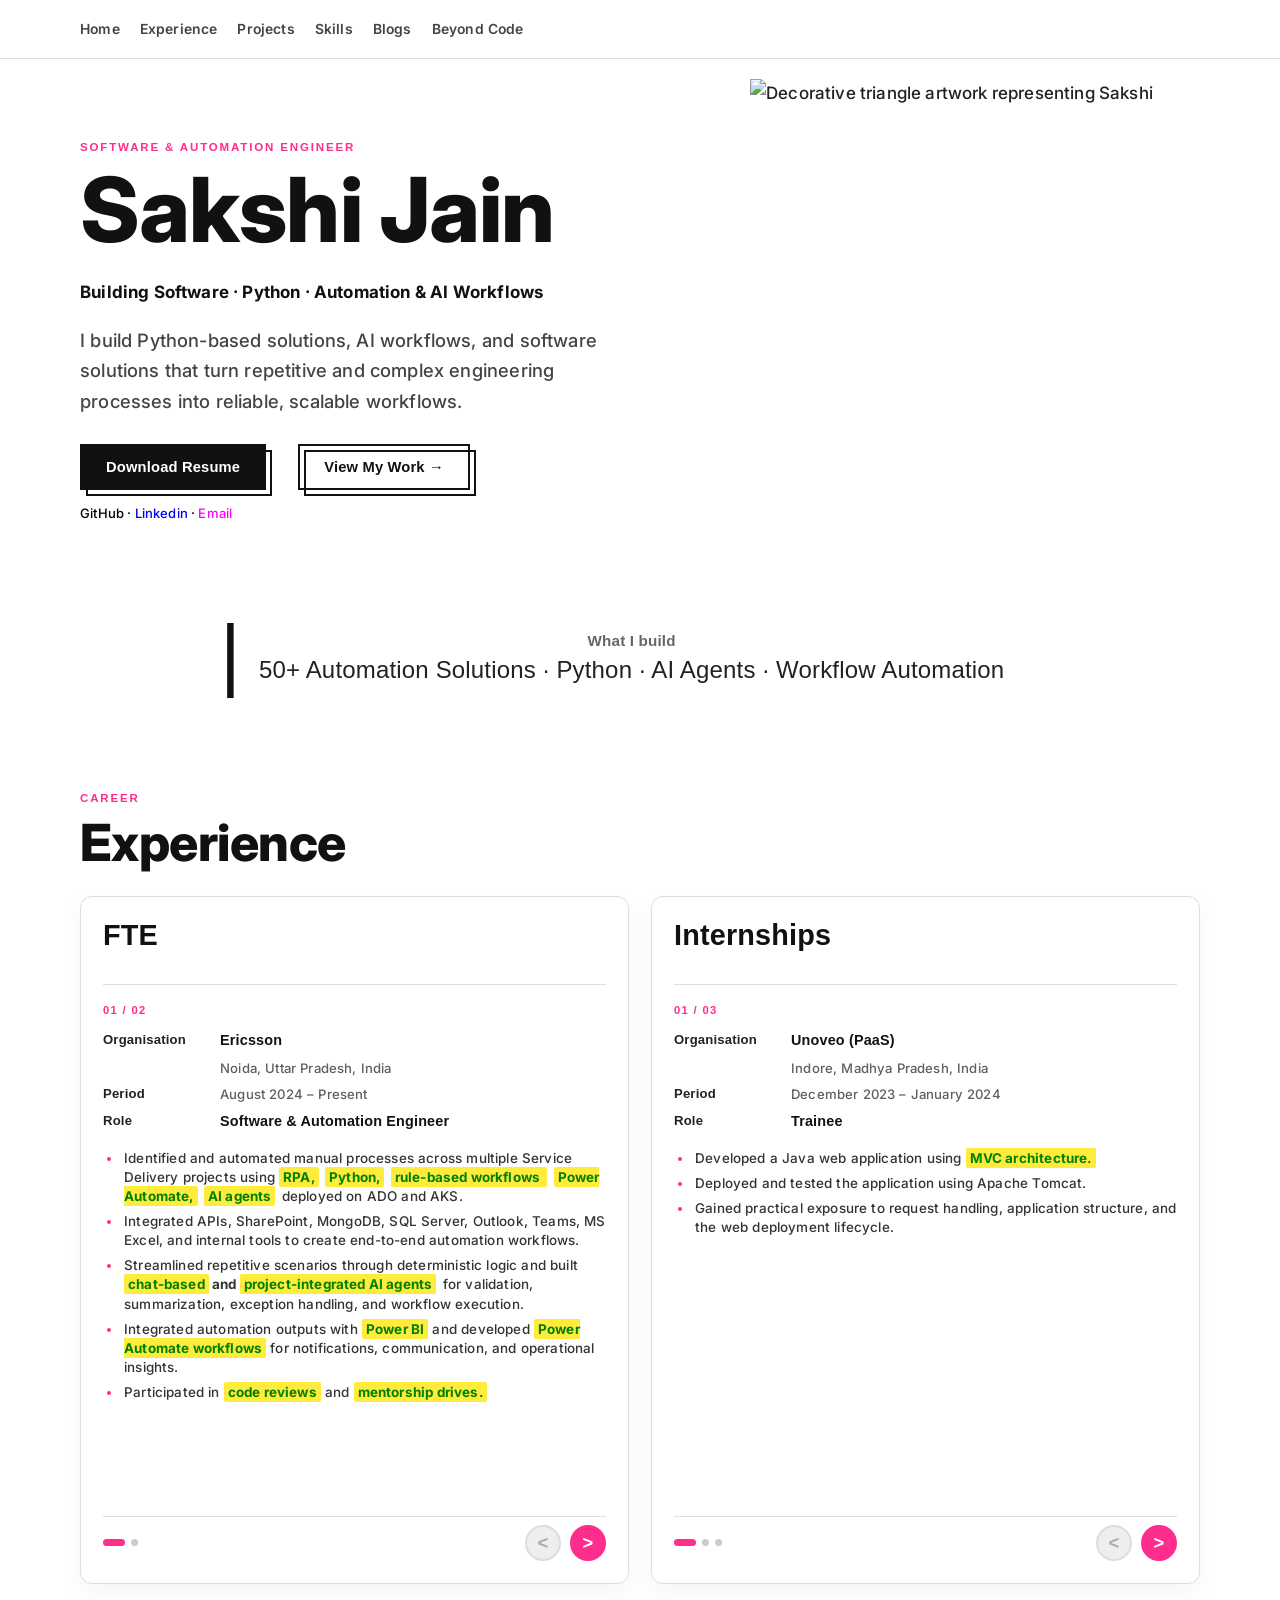
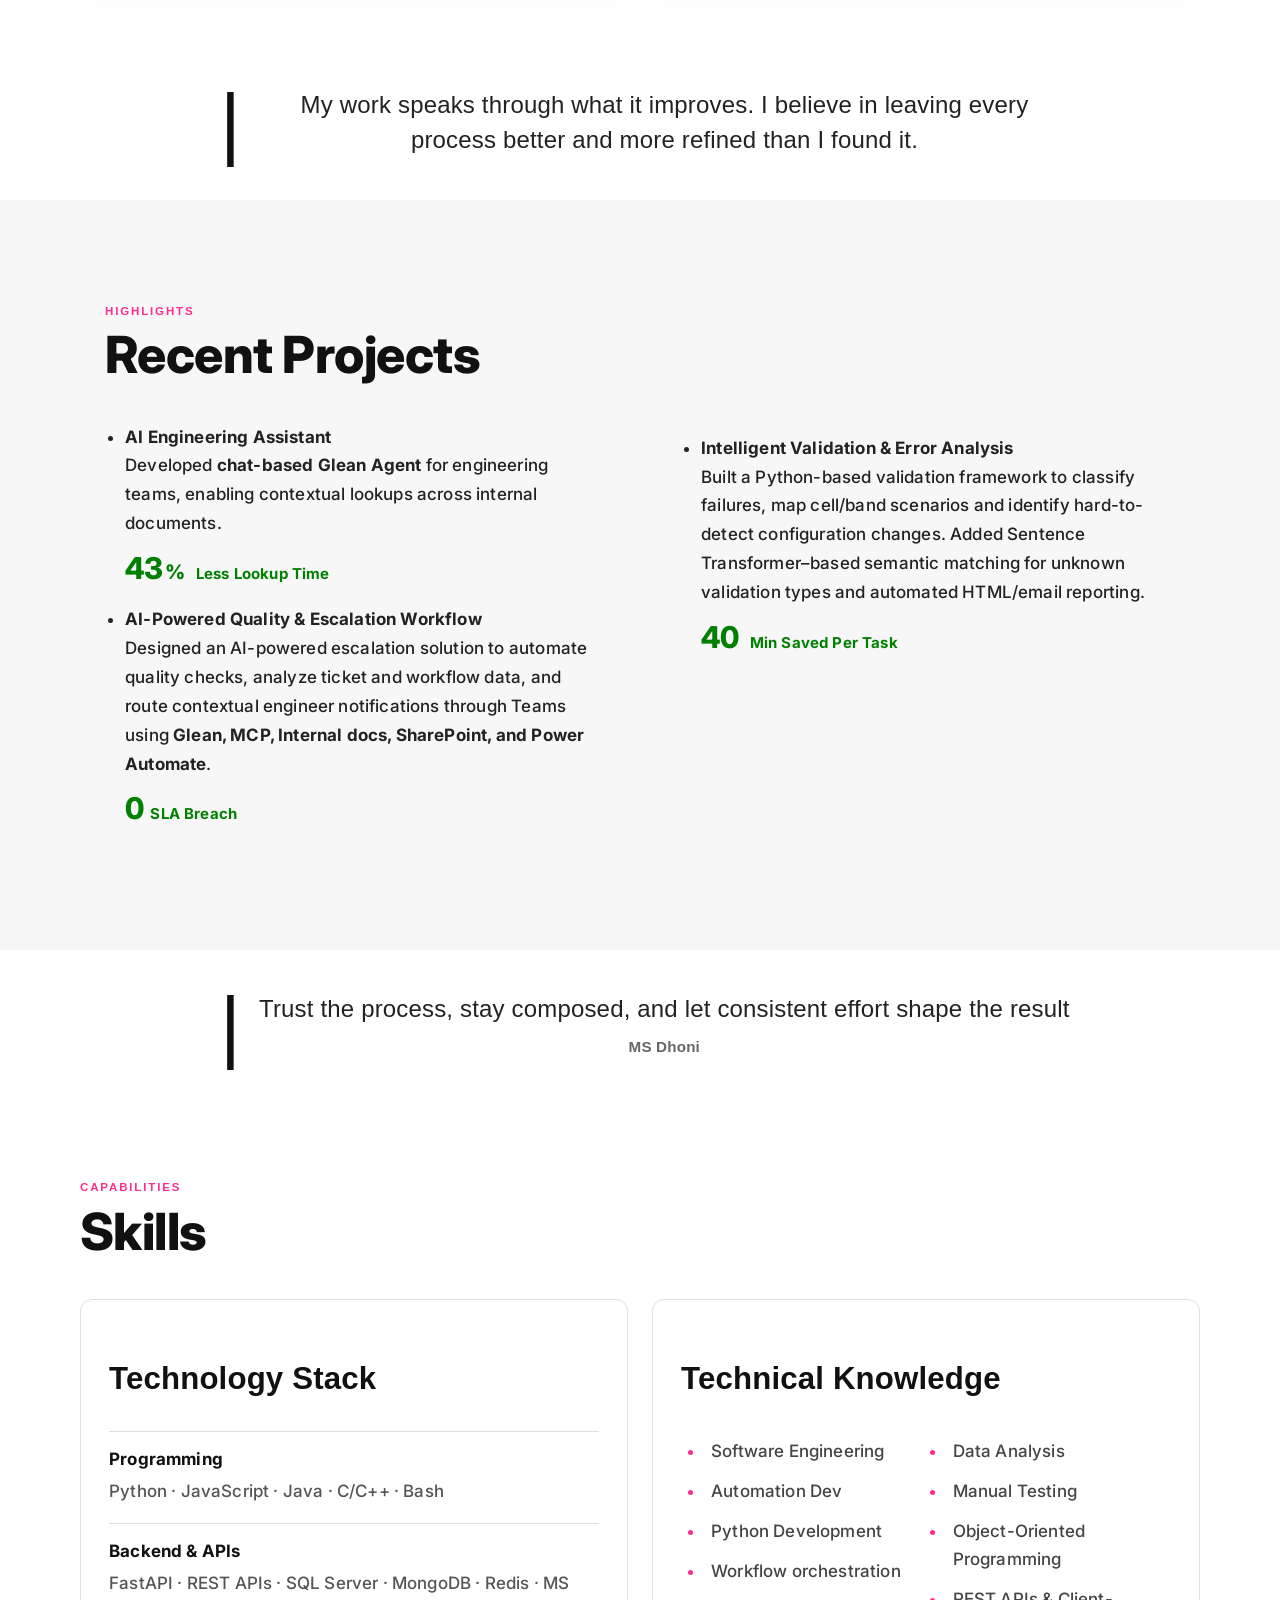
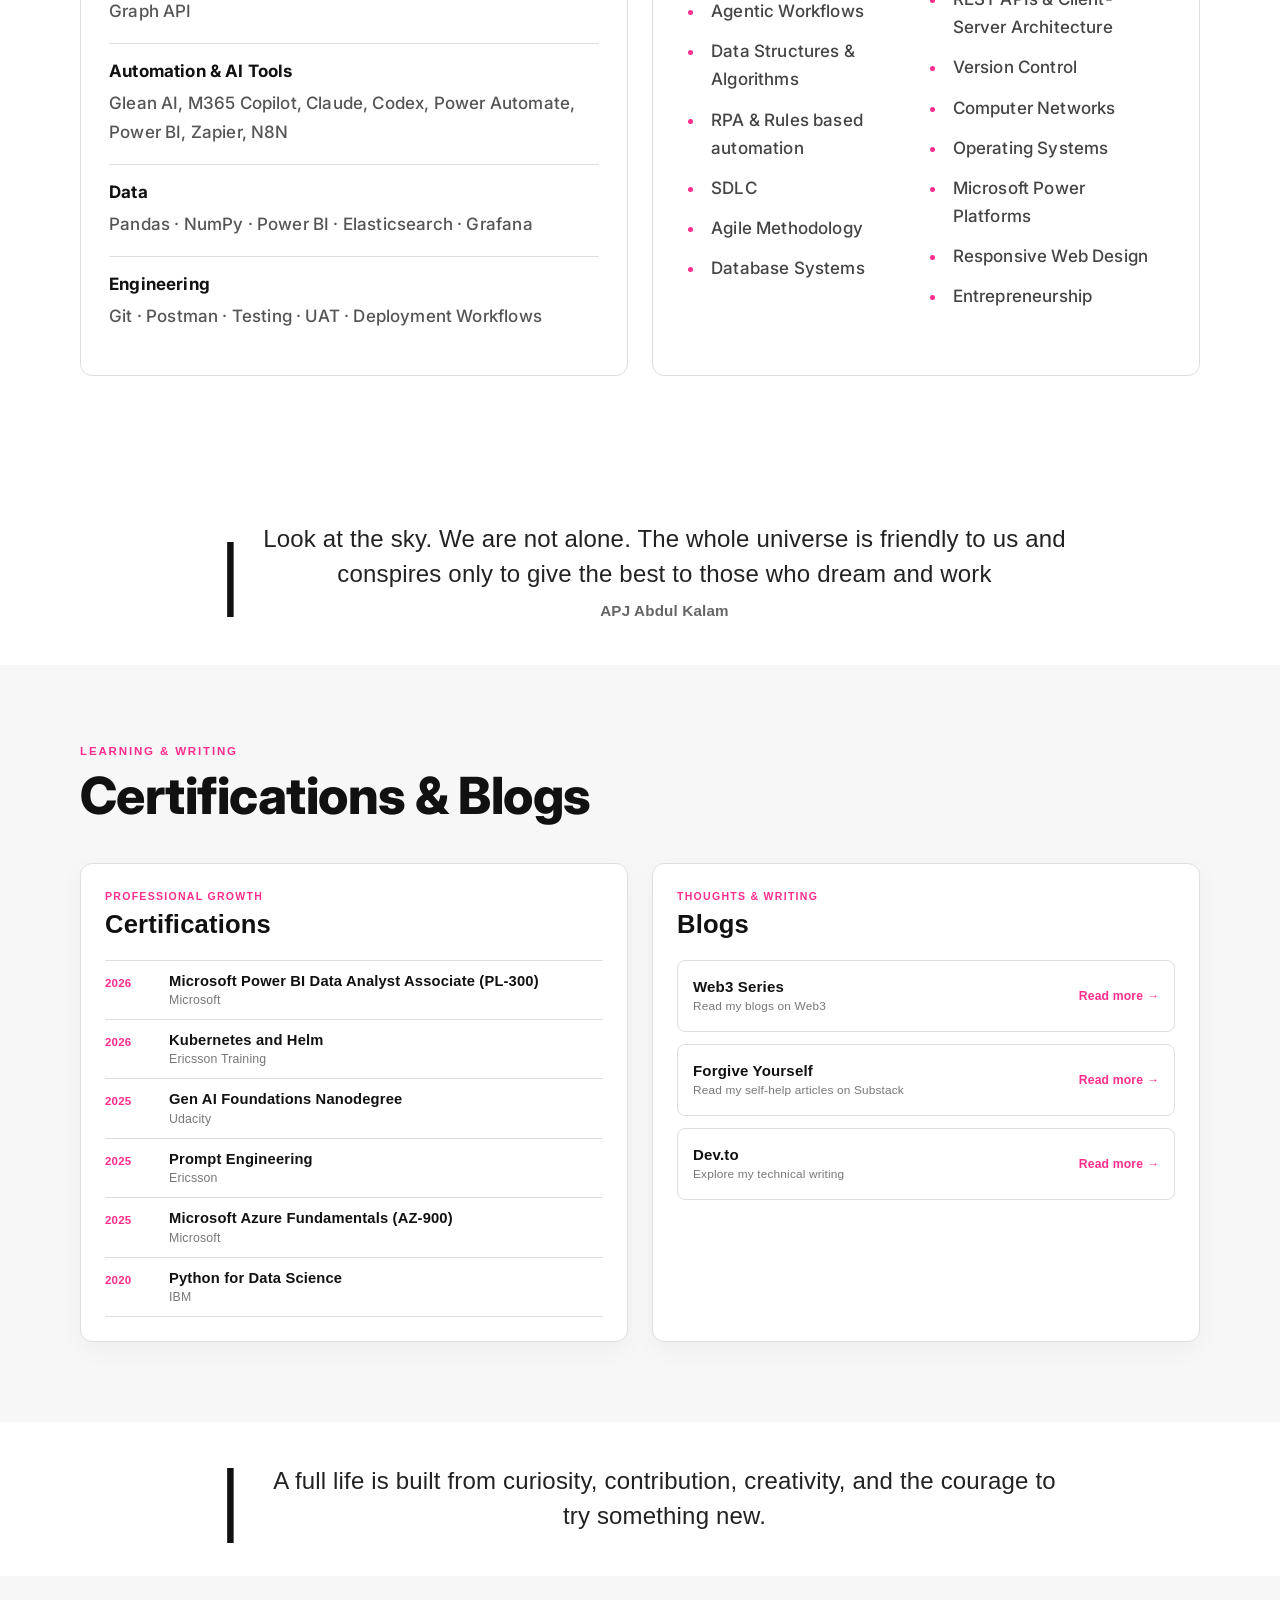
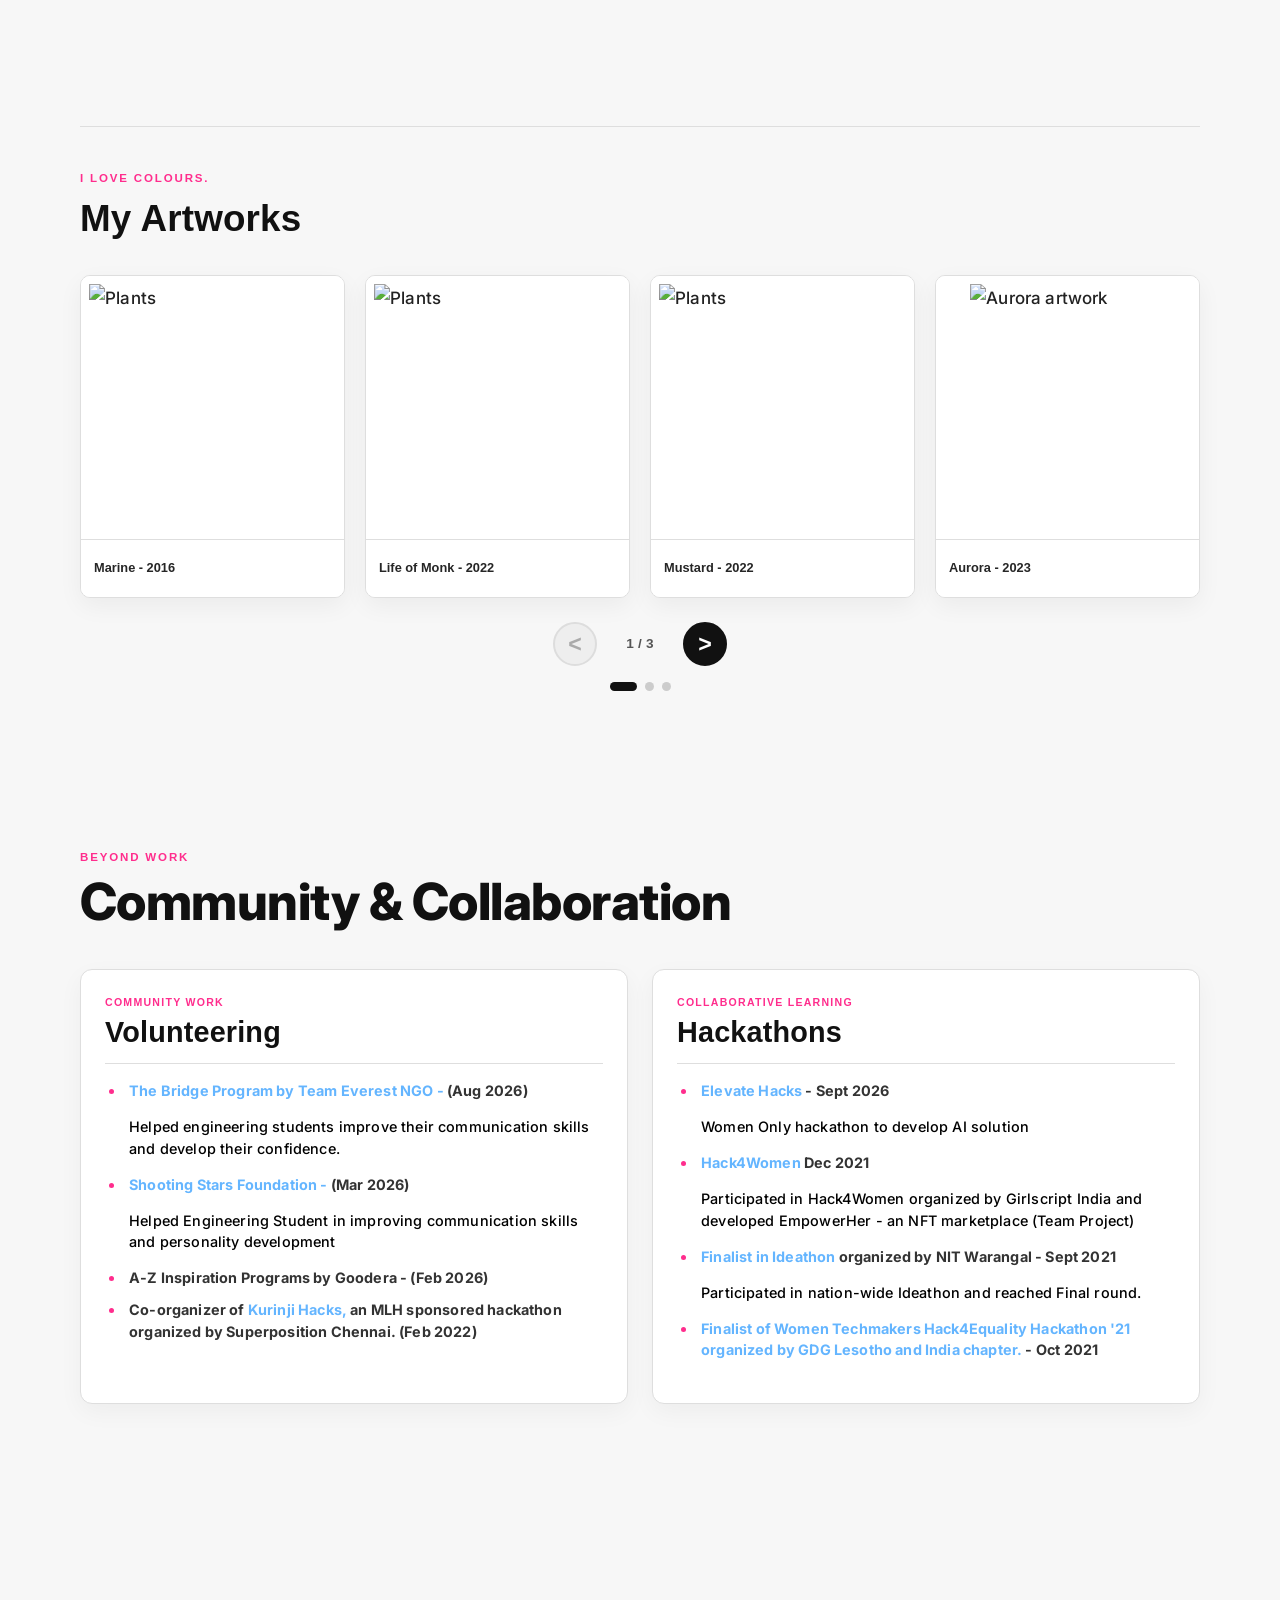
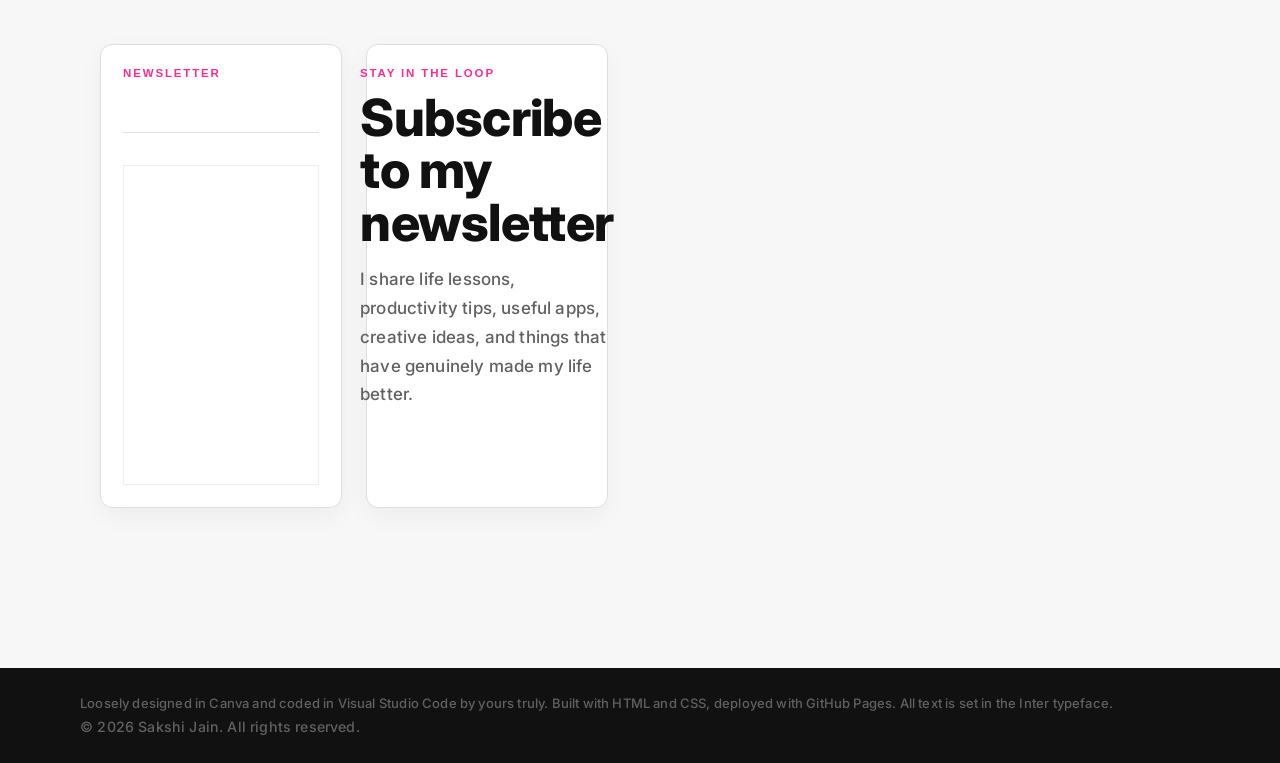
==== index.html @ c563a42c "Updated Section Heading" ====
<!doctype html>
<html lang="en">
  <head>
    <meta charset="UTF-8" />
    <meta name="viewport" content="width=device-width, initial-scale=1.0" />
    <meta
      name="description"
      content="Portfolio of Sakshi Jain, Software Developer."
    />
    <link rel="icon" type="image/png" href="favicon.png">
    <title>Sakshi Jain | Developer</title>
    <link
href="https://fonts.googleapis.com/css2?family=Press+Start+2P&display=swap"
rel="stylesheet" />
     <link rel="https://fonts.googleapis.com"> 
    <link rel="stylesheet" href="styles.css" />

    
   
  </head>
 
  <body>
    <header class="header">
      <nav class="container nav" aria-label="Main navigation">
        <!-- <a class="logo" href="#home">SJ</a> -->
        <div class="nav-links">
          <a href="#home">Home</a><a href="#experience">Experience</a
          >
         <a href="#highlights">Projects</a
          >
          <a href="#skill">Skills</a>
          <a href="#certifications-blogs">Blogs</a>
          
           <a href="#about">Beyond Code</a>
        </div>
      </nav>
    </header>

    <main>
      <section id="home" class="section-hero">
        <div class="container two-column">
          <div>
            <p style="margin-top:40px" class="eyebrow">Software & Automation Engineer</p>
            <h2 class="mobile-on">
             <span>hello!<br />
              I am Sakshi </span> 
            </h2>
            <div>
               <p class="mobile-on">
            <b>Software & Automation Engineer.</b>
            </p>
            </div>
           
            <h1 class="mobile-off">Sakshi Jain</h1>

            <h4 class="headline">Building Software · Python · Automation & AI Workflows</h4>
            <p class="lead">
              I build Python-based solutions, AI workflows, and software solutions that turn repetitive and complex engineering processes into reliable, scalable workflows.
            </p>
            <div class="actions">
              <a
                class="button"
                href="https://drive.google.com/file/d/1vvUhcULYaHsVXOpVQArA9et4Au9R8H-9/view?usp=sharing"
                >Download Resume</a
              >
              <a class="button secondary" href="#experience">View My Work →</a>
            </div>
            <p style="font-size: small; color:black !important;">
              <a style="font-size: small; color:black !important;" href="https://github.com/Mi-kio">GitHub</a> · 
               <a style="font-size: small; color:blue !important;"href="https://www.linkedin.com/in/sakshi9ain/">Linkedin</a> · 
                <a style="font-size: small; color:fuchsia !important;"href="mailto:jain.sakshi0901@gmail.com">Email</a> 
              
              </p>
           
          </div>
          <div class="sakshi-triangles">
            <img
              src="https://drive.google.com/file/d/1ieRYA5umSM2UWWr-sQ1U4z_cCLXH5X6D/view?usp=drive_link"
              alt="Decorative triangle artwork representing Sakshi"
            />
          </div>
          
        </div>
      </section>


      <div class="mobile-skill-buttons" aria-label="Key skills">
        <span class="cartoon-skill skill-python"> Python </span>

        <span class="cartoon-skill skill-rpa"> RPA </span>

        <span class="cartoon-skill skill-power"> Power Automate </span>

        <span class="cartoon-skill skill-ai"> AI Agents </span>

        <span class="cartoon-skill skill-powerbi"> Power BI </span>
      </div>

      <div class="quote quote-with-pipe">
        <span class="quote-pipe" aria-hidden="true">|</span>
        <div>
          <cite>What I build</cite>
          <blockquote>
           50+ Automation Solutions · Python · AI Agents · Workflow Automation
          </blockquote>
          

        </div>
      </div>

      <section id="experience" class="section experience-section">
        <div class="container">
          <p class="eyebrow">Career</p>
          <h2>Experience</h2>

          <div class="experience-split">
            <!-- =================================================
           FTE EXPERIENCE
           ================================================= -->
            <div class="experience-pane">
              <div class="experience-pane-heading">
                <div>
                  <h3>FTE</h3>
                </div>
              </div>

              <div class="mini-carousel">
                <!-- FTE carousel controls -->
                <input
                  class="mini-carousel-control"
                  type="radio"
                  name="fte-carousel"
                  id="fte-1"
                  checked
                />

                <input
                  class="mini-carousel-control"
                  type="radio"
                  name="fte-carousel"
                  id="fte-2"
                />

                <div class="mini-carousel-slides">
                  <!-- FTE Experience 1 -->
                  <article class="mini-slide fte-slide-1">
                    <div class="experience-number">01 / 02</div>

                    <div class="">
                      <div class="experience-details">
                        <div class="experience-field">
                          <span class="experience-label">Organisation</span>

                          <div class="experience-value">
                            <h4>Ericsson</h4>
                          </div>
                        </div>

                        <div class="experience-field">
                          <span class="experience-label"></span>

                          <div class="experience-value">
                            <p>Noida, Uttar Pradesh, India</p>
                          </div>
                        </div>

                        <div class="experience-field">
                          <span class="experience-label">Period</span>

                          <div class="experience-value">
                            <p>August 2024 – Present</p>
                          </div>
                        </div>

                        <div class="experience-field">
                          <span class="experience-label">Role</span>

                          <div class="experience-value">
                            <h4>Software & Automation Engineer</h4>
                          </div>
                        </div>
                      </div>

                      <ul class="experience-points">
                        <li>
                          Identified and automated manual processes across
                          multiple Service Delivery projects using
                         
                          <b>
                          <span class="project-list">RPA,</span>&nbsp;
                          <span class="project-list">Python,</span>&nbsp;
                          <span class="project-list">rule-based workflows </span>&nbsp;
                          <span class="project-list">Power Automate,</span>&nbsp;
                          <span class="project-list">AI agents</span>&nbsp;
                         </b>
                          deployed on ADO and AKS.
                        </li>

                        <li>
                          Integrated APIs, SharePoint, MongoDB, SQL Server,
                          Outlook, Teams, MS Excel, and internal tools to create
                          end-to-end automation workflows.
                        </li>

                        <li>
                          Streamlined repetitive scenarios through deterministic
                          logic and built
                             <b>
                          <span class="project-list">chat-based</span> and 
                          <span class="project-list">project-integrated AI agents</span>&nbsp;
                            
                            </b>
                          for validation, summarization, exception handling, and
                          workflow execution.
                        </li>

                        <li>
                          Integrated automation outputs with
                          <b class="project-list">Power BI</b>
                          and developed
                          <b class="project-list">Power Automate workflows</b>
                          for notifications, communication, and operational
                          insights.
                        </li>

                         <li>
                          Participated in 
                          <b class="project-list">code reviews</b>
                          and 
                          <b class="project-list">mentorship drives.</b>
                        
                        </li>
                       
                      </ul>
                    </div>

                    <div class="mini-carousel-footer">
                      <div class="mini-indicators">
                        <label
                          class="active-indicator"
                          for="fte-1"
                          aria-label="Show FTE experience 1"
                        ></label>

                        <label
                          for="fte-2"
                          aria-label="Show FTE experience 2"
                        ></label>
                      </div>

                      <div class="mini-navigation">
                        <span class="arrow-button disabled" aria-hidden="true">
                          &lt;
                        </span>

                        <label
                          class="arrow-button"
                          for="fte-2"
                          aria-label="Show Graduate Engineer Trainee experience"
                        >
                          &gt;
                        </label>
                      </div>
                    </div>
                  </article>

                  <!-- FTE Experience 2 -->
                  <article class="mini-slide fte-slide-2">
                    <div class="experience-number">02 / 02</div>

                    <div class="">
                      <div class="experience-details">
                        <div class="experience-field">
                          <span class="experience-label">Organisation</span>

                          <div class="experience-value">
                            <h4>Ericsson</h4>
                          </div>
                        </div>

                        <div class="experience-field">
                          <span class="experience-label"></span>

                          <div class="experience-value">
                            <p>Noida, Uttar Pradesh, India</p>
                          </div>
                        </div>

                        <div class="experience-field">
                          <span class="experience-label">Period</span>

                          <div class="experience-value">
                            <p>February 2024 – August 2024</p>
                          </div>
                        </div>

                        <div class="experience-field">
                          <span class="experience-label">Role</span>

                          <div class="experience-value">
                            <h4>Graduate Engineer Trainee</h4>
                          </div>
                        </div>
                      </div>

                      <ul class="experience-points">
                        <li>
                          Designed an automated email workflow to identify and
                          reject project-specific tickets after defined SLA
                          thresholds were crossed.
                        </li>

                        <li>
                          Developed a
                          <b class="project-list">CustomTkinter</b> application
                          for collecting ticket feedback, user challenges, and
                          issue-specific information.
                        </li>

                        <li>
                          Used
                          <b class="project-list">Elasticsearch and Grafana</b>
                          to monitor automation logs, analyze failures, identify
                          root causes, and troubleshoot production issues.
                        </li>

                        <li>
                          Performed functional testing, UAT, defect validation,
                          and post-deployment checks to ensure reliable
                          automation performance.
                        </li>

                        <li>
                          Worked with
                          <b>cross-functional stakeholders and clients</b>
                          to understand process gaps, gather requirements, and
                          identify automation opportunities.
                        </li>
                      </ul>
                    </div>

                    <div class="mini-carousel-footer">
                      <div class="mini-indicators">
                        <label
                          for="fte-1"
                          aria-label="Show FTE experience 1"
                        ></label>

                        <label
                          class="active-indicator"
                          for="fte-2"
                          aria-label="Show FTE experience 2"
                        ></label>
                      </div>

                      <div class="mini-navigation">
                        <label
                          class="arrow-button"
                          for="fte-1"
                          aria-label="Show Automation Developer experience"
                        >
                          &lt;
                        </label>

                        <span class="arrow-button disabled" aria-hidden="true">
                          &gt;
                        </span>
                      </div>
                    </div>
                  </article>
                </div>
              </div>
            </div>

            <!-- =================================================
           INTERNSHIP EXPERIENCE
           ================================================= -->
            <div class="experience-pane">
              <div class="experience-pane-heading">
                <div>
                  <h3>Internships</h3>
                </div>
              </div>

              <div class="mini-carousel">
                <!-- Internship carousel controls -->
                <input
                  class="mini-carousel-control"
                  type="radio"
                  name="internship-carousel"
                  id="internship-1"
                  checked
                />

                <input
                  class="mini-carousel-control"
                  type="radio"
                  name="internship-carousel"
                  id="internship-2"
                />

                <input
                  class="mini-carousel-control"
                  type="radio"
                  name="internship-carousel"
                  id="internship-3"
                />

                <div class="mini-carousel-slides">
                  <!-- Internship 1 -->
                  <article class="mini-slide internship-slide-1">
                    <div class="experience-number">01 / 03</div>

                    <div class="">
                      <div class="experience-details">
                        <div class="experience-field">
                          <span class="experience-label">Organisation</span>

                          <div class="experience-value">
                            <h4>Unoveo (PaaS)</h4>
                           
                          </div>
                        </div>

                        <div class="experience-field">
                          <span class="experience-label"></span>

                          <div class="experience-value">
                            <p>Indore, Madhya Pradesh, India</p>
                          </div>
                        </div>

                        <div class="experience-field">
                          <span class="experience-label">Period</span>

                          <div class="experience-value">
                            <p>December 2023 – January 2024</p>
                          </div>
                        </div>

                        <div class="experience-field">
                          <span class="experience-label">Role</span>

                          <div class="experience-value">
                            <h4>Trainee</h4>
                          </div>
                        </div>
                      </div>

                      <ul class="experience-points">
                        <li>
                          Developed a Java web application using <span class="project-list"><b>MVC architecture.</b></span> 
                          
                        </li>

                        <li>
                          Deployed and tested the application using Apache
                          Tomcat.
                        </li>

                        <li>
                          Gained practical exposure to request handling,
                          application structure, and the web deployment
                          lifecycle.
                        </li>
                      </ul>
                    
                    </div>

                    <div class="mini-carousel-footer">
                      <div class="mini-indicators">
                        <label
                          class="active-indicator"
                          for="internship-1"
                          aria-label="Show internship 1"
                        ></label>

                        <label
                          for="internship-2"
                          aria-label="Show internship 2"
                        ></label>

                        <label
                          for="internship-3"
                          aria-label="Show internship 3"
                        ></label>
                      </div>

                      <div class="mini-navigation">
                        <span class="arrow-button disabled" aria-hidden="true">
                          &lt;
                        </span>

                        <label
                          class="arrow-button"
                          for="internship-2"
                          aria-label="Show Walkover Web Solutions experience"
                        >
                          &gt;
                        </label>
                      </div>
                    </div>
                  </article>

                  <!-- Internship 2 -->
                  <article class="mini-slide internship-slide-2">
                    <div class="experience-number">02 / 03</div>

                    <div class="">
                      <div class="experience-details">
                        <div class="experience-field">
                          <span class="experience-label">Organisation</span>

                          <div class="experience-value">
                            <h4>Walkover Web Solutions (SaaS)</h4>
                            
                          </div>
                        </div>

                        <div class="experience-field">
                          <span class="experience-label"></span>

                          <div class="experience-value">
                            <p>Indore, Madhya Pradesh, India</p>
                          </div>
                        </div>

                        <div class="experience-field">
                          <span class="experience-label">Period</span>

                          <div class="experience-value">
                            <p>January 2023 – May 2023</p>
                          </div>
                        </div>

                        <div class="experience-field">
                          <span class="experience-label">Role</span>

                          <div class="experience-value">
                            <h4>Technical Intern</h4>
                          </div>
                        </div>
                      </div>

                      <ul class="experience-points">
                        <li>
                          Designed wireframes, product requirement documents,
                          and system architecture for the
                          <b>MSG91 Knowledge Base platform</b>.
                        </li>

                        <li>
                          Implemented the user interface using
                          <b>
                          <span class="project-list">AngularJS,</span>&nbsp;
                          <span class="project-list">Angular Material,</span>&nbsp;
                          <span class="project-list">LiquidJS, </span>&nbsp;
                          <span class="project-list">CSS</span>
                         </b>.
                        </li>

                        <li>
                          Developed backend analytics features using
                          <b>
                            <span class="project-list">NodeJS,</span>&nbsp;
                          <span class="project-list">MongoDB,</span>&nbsp;
                             </b> including engagement
                          metrics.
                        </li>

                        <li>
                          Built an article editor with automatic saving and
                          offline handling capabilities.
                        </li>
                      </ul>
                    </div>

                    <div class="mini-carousel-footer">
                      <div class="mini-indicators">
                        <label
                          for="internship-1"
                          aria-label="Show internship 1"
                        ></label>

                        <label
                          class="active-indicator"
                          for="internship-2"
                          aria-label="Show internship 2"
                        ></label>

                        <label
                          for="internship-3"
                          aria-label="Show internship 3"
                        ></label>
                      </div>

                      <div class="mini-navigation">
                        <label
                          class="arrow-button"
                          for="internship-1"
                          aria-label="Show Unoveo experience"
                        >
                          &lt;
                        </label>

                        <label
                          class="arrow-button"
                          for="internship-3"
                          aria-label="Show Wrytin experience"
                        >
                          &gt;
                        </label>
                      </div>
                    </div>
                  </article>

                  <!-- Internship 3 -->
                  <article class="mini-slide internship-slide-3">
                    <div class="experience-number">03 / 03</div>

                    <div class="">
                      <div class="experience-details">
                        <div class="experience-field">
                          <span class="experience-label">Organisation</span>

                          <div class="experience-value">
                            <h4>Wrytin</h4>
                      
                          </div>
                        </div>

                        <div class="experience-field">
                          <span class="experience-label"></span>

                          <div class="experience-value">
                            <p>Remote</p>
                          </div>
                        </div>

                        <div class="experience-field">
                          <span class="experience-label">Period</span>

                          <div class="experience-value">
                            <p>May 2019 – June 2019</p>
                          </div>
                        </div>

                        <div class="experience-field">
                          <span class="experience-label">Role</span>

                          <div class="experience-value">
                            <h4>Content Writing Intern</h4>
                          </div>
                        </div>
                      </div>

                      <ul class="experience-points">
                        <li>
                          Published 50+ articles across personal development,
                          lifestyle, travel, history, health awareness, and
                          social topics.
                        </li>

                        <li>
                         Strengthened research, communication, and storytelling skills while learning to explain ideas clearly to different audiences.
                        </li>

                        <li>
                          Learned and applied <span class="project-list"><b>Search Engine Optimization
                          </b></span>
                        </li>


                        <li>
                          <b>
                          <a
                  href="https://wrytin.com/sakshiijain"
                  target="_blank"
                  rel="noopener noreferrer"
                  aria-label="Read Sakshi Jain's creative writing on Wrytin"
                >Check out my profile!</a></b>
                          
                        </li>
                          
                      </ul>
                    </div>

                    <div class="mini-carousel-footer">
                      <div class="mini-indicators">
                        <label
                          for="internship-1"
                          aria-label="Show internship 1"
                        ></label>

                        <label
                          for="internship-2"
                          aria-label="Show internship 2"
                        ></label>

                        <label
                          class="active-indicator"
                          for="internship-3"
                          aria-label="Show internship 3"
                        ></label>
                      </div>

                      <div class="mini-navigation">
                        <label
                          class="arrow-button"
                          for="internship-2"
                          aria-label="Show Walkover Web Solutions experience"
                        >
                          &lt;
                        </label>

                        <span class="arrow-button disabled" aria-hidden="true">
                          &gt;
                        </span>
                      </div>
                    </div>
                  </article>
                </div>
              </div>
            </div>
          </div>
        </div>
      </section>

      <div class="quote quote-with-pipe">
        <span class="quote-pipe" aria-hidden="true">|</span>
        <div>
          <blockquote>
            My work speaks through what it improves. I believe in leaving every
            process better and more refined than I found it.
          </blockquote>
        </div>
      </div>

        <section id="highlights" class="section soft">
          <div class="container">
            <div class="highlights-panes">
              <!-- Achievements -->
              <div class="highlights-pane">
                <p class="eyebrow">Highlights</p>
                <h2>Recent Projects</h2>

                <ul class="highlights-list">
                  <li>
                    <strong>AI Engineering Assistant</strong><br />
                    Developed <b>chat-based Glean Agent</b> for engineering teams,
                    enabling contextual lookups across internal documents. <br />
                   <span class="impact-number-wrap">
  <span
    class="impact-counter"
    data-target="43"
    data-start="0"
  >0</span>
  <span class="impact-suffix">%</span>
  <span class="impact-label"> &nbsp; Less Lookup Time</span>
</span>
                  </li>

                  <!-- <li>
              <strong>Design Sanity Checks</strong><br>
            Developed Intelligent Sanity Check for data validation with Ericsson Library docs and guidelines which flags potential design issues before release.<br>
              <b class="project-list"><span>Impact</span> - Reduced design specific escalations by 70% </b>
            </li> -->

                  <li>
                    <strong>AI-Powered Quality & Escalation Workflow</strong><br />
                    Designed an AI-powered escalation solution to automate quality
                    checks, analyze ticket and workflow data, and route contextual
                    engineer notifications through Teams using <b>Glean, MCP,
                    Internal docs, SharePoint, and Power Automate</b>.<br />
                  
                      <span class="impact-number-wrap">
  <span
    class="impact-counter"
    data-target="0"
    data-start="50"
  >0</span>
  <span class="impact-label"> &nbsp;SLA Breach</span>
</span>
                  </li>
                </ul>
              </div>

              <!-- Certifications -->
              <div class="highlights-pane">
                <!-- <p class="eyebrow">&nbsp</p>
                <h2>&nbsp</h2> -->
                <ul class="highlights-list">
                  <div class="mobile-off">
                    <br><Br><br><br>
                  </div>
                  <li class="decorate-project">
                    <strong>Intelligent Validation & Error Analysis</strong
                    ><br />
                    <!-- Developed a <b>Python-based</b> analysis framework that scans
                    validation failures, classifies error types, maps cells to
                    bands and frequency, and leverages hierarchical binary trees
                    and scenario logic to surface hard-to-find rename, new
                    addition and removal scenarios for actionable customer
                    communication. <br /><br />
                    Implemented <b>Sentence Transformer</b>–based semantic matching to
                    identify unknown validation check types and used
                    Pandas-to-HTML table generation to create structured,
                    email-ready summaries. -->
                    Built a Python-based validation framework to classify failures, map cell/band scenarios and identify hard-to-detect configuration changes. Added Sentence Transformer–based semantic matching for unknown validation types and automated HTML/email reporting.
                    <br />
                    <span class="impact-number-wrap">
  <span
    class="impact-counter"
    data-target="40"
    data-start="12"
  >40</span>
  <span class="impact-label"> &nbsp; Min Saved Per Task</span>
</span>
                  
                  </li>
                </ul>
              </div>
            </div>
          </div>
        </section>
        <div class="quote quote-with-pipe">
          <span class="quote-pipe" aria-hidden="true">|</span>
          <div>
            <blockquote>
              Trust the process, stay composed, and let consistent effort shape
              the result
            </blockquote>
            <cite>MS Dhoni</cite>
          </div>
        </div>

      <section id="skill" class="section">
        <div class="container">
          <p class="eyebrow">Capabilities</p>
          <h2>Skills</h2>
          <div class="skill-row">
            <article class="panel">
              <h3>Technology Stack</h3>
              <div class="stack">
                <h4>Programming</h4>
                <p>
                 Python · JavaScript · Java · C/C++ · Bash
                </p>
                <h4>Backend &amp; APIs</h4>
                <p>FastAPI · REST APIs · SQL Server · MongoDB · Redis · MS Graph API</p>
            
                <h4>Automation &amp; AI Tools</h4>
                <p>
                  Glean AI, M365 Copilot, Claude, Codex, Power Automate, Power
                  BI, Zapier, N8N
                </p>
                <h4>Data</h4>
                <p>Pandas · NumPy · Power BI · Elasticsearch · Grafana</p>
                  <h4>Engineering</h4>
                <p>Git · Postman · Testing · UAT · Deployment Workflows</p>
              </div>
            </article>
            <article class="panel">
              <h3>Technical Knowledge</h3>
              <ol class="knowledge">
                <li>Software Engineering</li>
                <li>Automation Dev</li>
                <li>Python Development</li>
                <li>Workflow orchestration</li>
                <li>Agentic Workflows</li>
                
                <li>Data Structures &amp; <br />Algorithms</li>
                <li>RPA &amp; Rules based <br>automation</li>
                <li>SDLC</li>
                <li>Agile Methodology</li>
                <li>Database Systems</li>
                <li>Data Analysis</li>
                <li>Manual Testing</li>
                <li>Object-Oriented Programming</li>
                <li>REST APIs & Client-Server Architecture</li>
                <li>Version Control</li>
                <li>Computer Networks</li>
                <li>Operating Systems</li>
                <li>Microsoft Power Platforms</li>
                <li>Responsive Web Design</li>
                <li>Entrepreneurship</li>
              </ol>
            </article>
          </div>
          <div class="skill-row second">
            <!-- <article class="panel">
              <h3>Additional Skills</h3>
              <ul class="pills">
                <li>Problem-Solving &amp; Analytical Skills</li>
                <li>Flexibility</li>
                <li>Team Spirit</li>
                <li>Resource Management</li>
                <li>Leadership</li>
              </ul>
            </article>
            <article class="panel">
              <h3>Languages Known</h3>
              <div class="languages">
                <p><b>English</b><span>Professional proficiency</span></p>
                <p><b>Hindi</b><span>Native</span></p>
              </div>
            </article>
          </div>
        </div> -->
      </section>

       <div class="quote quote-with-pipe">
        <span class="quote-pipe" aria-hidden="true">|</span>
        <div>
          <blockquote>
            Look at the sky. We are not alone. The whole universe is friendly to
            us and conspires only to give the best to those who dream and work
          </blockquote>
          <cite>APJ Abdul Kalam</cite>
        </div>
      </div>


      <section
        id="certifications-blogs"
        class="section certificates-blogs-section"
      >
        <div class="container">
          <p class="eyebrow">Learning &amp; Writing</p>
          <h2>Certifications &amp; Blogs</h2>

          <div class="certificates-blogs-grid">
            <!-- Certifications pane -->
            <div class="combined-pane certifications-pane">
              <div class="pane-heading">
                <div>
                  <p class="pane-label">Professional Growth</p>
                  <h3>Certifications</h3>
                </div>
              </div>

              <div class="certification-list">
                <article class="certification-item">

                  <div class="certification-year">2026</div>

                  <div class="certification-content">
                    <h4>Microsoft Power BI Data Analyst Associate (PL-300)</h4>
                    <p>Microsoft</p>
                  </div>
                   </article>

                   <article class="certification-item">

                   <div class="certification-year">2026</div>

                  <div class="certification-content">
                    <h4>Kubernetes and Helm</h4>
                    <p>Ericsson Training</p>
                  </div>


               
                </article>

                <article class="certification-item">
                  <div class="certification-year">2025</div>

                  <div class="certification-content">
                    <h4>Gen AI Foundations Nanodegree</h4>
                    <p>Udacity</p>
                  </div>
                </article>

                <article class="certification-item">
                  <div class="certification-year">2025</div>

                  <div class="certification-content">
                    <h4>Prompt Engineering</h4>
                    <p>Ericsson</p>
                  </div>
                </article>

                <article class="certification-item">
                  <div class="certification-year">2025</div>

                  <div class="certification-content">
                    <h4>Microsoft Azure Fundamentals (AZ-900)</h4>
                    <p>Microsoft</p>
                  </div>
                </article>

                <article class="certification-item">
                  <div class="certification-year">2020</div>

                  <div class="certification-content">
                    <h4>Python for Data Science</h4>
                    <p>IBM</p>
                  </div>
                </article>
              </div>
            </div>

            <!-- Blogs pane -->
            <div class="combined-pane blogs-pane">
              <div class="pane-heading">
                <div>
                  <p class="pane-label">Thoughts &amp; Writing</p>
                  <h3>Blogs</h3>
                </div>
              </div>

              <div class="combined-blog-list">
              

                <!-- Wrytin -->
                <a
                  class="combined-blog-card"
                  href="https://dev.to/jainsakshi/series/16596"
                  target="_blank"
                  rel="noopener noreferrer"
                  aria-label="Read my blogs about Web3"
                >
                  <div class="blog-card-text">
                    <h4>Web3 Series</h4>
                    <p>Read my blogs on Web3</p>
                  </div>

                  <span class="blog-read-link">Read more →</span>
                </a>


                <!-- Substack -->
                <a
                  class="combined-blog-card"
                  href="https://substack.com/@sakshitxt/p-209411605"
                  target="_blank"
                  rel="noopener noreferrer"
                  aria-label="Read my newsletters and notes on Substack"
                >
                  <div class="blog-card-text">
                    <h4>Forgive Yourself</h4>
                    <p>Read my self-help articles on Substack</p>
                  </div>

                  <span class="blog-read-link">Read more →</span>
                </a>

                  <!-- Dev.to -->
                <a
                  class="combined-blog-card"
                  href="https://dev.to/jainsakshi"
                  target="_blank"
                  rel="noopener noreferrer"
                  aria-label="Read my articles on Dev.to"
                >
                  <div class="blog-card-text">
                    <h4>Dev.to</h4>
                    <p>Explore my technical writing</p>
                  </div>

                  <span class="blog-read-link">Read more →</span>
                </a>
              </div>
            </div>
          </div>
        </div>
      </section>

     



      <div class="quote quote-with-pipe">
        <span class="quote-pipe" aria-hidden="true">|</span>
        <div>
          <!-- <cite>My thoughts</cite> -->
          <blockquote>
            A full life is built from curiosity, contribution, creativity, and
            the courage to try something new.
          </blockquote>
        </div>
      </div>

      <section id="about" class="section soft">
        <div class="container">
          
          <div class="subsection artwork-section">
            <p class="eyebrow">I love colours.</p>
            <h3>My Artworks</h3>

            <div class="artwork-carousel">
              <!-- Carousel controls -->
              <input
                class="artwork-control"
                type="radio"
                name="artwork-carousel"
                id="artwork-page-1"
                checked
              />

              <input
                class="artwork-control"
                type="radio"
                name="artwork-carousel"
                id="artwork-page-2"
              />

              <input
                class="artwork-control"
                type="radio"
                name="artwork-carousel"
                id="artwork-page-3"
              />

              <!-- Carousel slides -->
              <div class="artwork-slides">
                <!-- Paintings 1 to 4 -->
                <div class="artwork-slide artwork-slide-1">
                  <figure class="artwork-card">
                    <div class="artwork-image">
                      <img src="assets/Marine1.png" alt="Plants" />
                    </div>

                    <figcaption><b></b>Marine - 2016</figcaption>
                  </figure>

                  <figure class="artwork-card">
                    <div class="artwork-image">
                      <img src="assets/Life of Monk1.png" alt="Plants" />
                    </div>

                    <figcaption>Life of Monk - 2022</figcaption>
                  </figure>

                  <figure class="artwork-card">
                    <div class="artwork-image">
                      <img src="assets/Yellow Garden.png" alt="Plants" />
                    </div>

                    <figcaption>Mustard - 2022</figcaption>
                  </figure>

                  <figure class="artwork-card">
                    <div class="artwork-image">
                      <img
                        src="assets/Aurora1.png"
                        alt="Aurora artwork"
                        style="
                          display: block;
                          width: 80%;
                          height: 100%;
                          margin: 0;
                          padding: 3%;
                          box-sizing: border-box;
                          object-fit: contain;
                          object-position: center;
                          background-color: white;
                          border: none;
                          box-shadow: none;
                        "
                      />
                    </div>

                    <figcaption>Aurora - 2023</figcaption>
                  </figure>
                </div>

                <!-- Paintings 5 to 8 -->
                <div class="artwork-slide artwork-slide-2">
                  <figure class="artwork-card">
                    <div class="artwork-image">
                      <img src="assets/GulmargPahalgam.png" alt="Plants" />
                    </div>

                    <figcaption>Stones I picked from Kashmir - 2025</figcaption>
                  </figure>

                  <figure class="artwork-card">
                    <div class="artwork-image">
                      <img src="assets/Dal Lake Canvas.png" alt="Plants" />
                    </div>

                    <figcaption>Dal Lake - 2025</figcaption>
                  </figure>

                  <figure class="artwork-card">
                    <div class="artwork-image">
                      <img src="assets/Sunset.png" alt="Plants" />
                    </div>

                    <figcaption>Embers on the water - 2021</figcaption>
                  </figure>

                  <figure class="artwork-card">
                    <div class="artwork-image">
                      <img src="assets/Carnation.png" alt="Plants" />
                    </div>

                    <figcaption>Stages of Blooming - 2020</figcaption>
                  </figure>
                </div>

                <!-- Paintings 9 to 12 -->
                <div class="artwork-slide artwork-slide-3">
                  <!-- Painting 9 -->
                  <figure class="artwork-card">
                    <div class="artwork-image">
                      <img
                        src="assets/FragmentsOfBecoming.png"
                        alt="Kaleidoscope artwork"
                      />
                    </div>

                    <figcaption>Kaleidoscope - 2020</figcaption>
                  </figure>

                  <!-- Empty Painting 10 -->
                  <figure class="artwork-card artwork-card-empty">
                    <div class="artwork-placeholder">
                      <span>In Progress</span>
                    </div>

                    <figcaption class="placeholder-caption">
                     In Progress
                    </figcaption>
                  </figure>

                  <!-- Empty Painting 11 -->
                  <figure class="artwork-card artwork-card-empty">
                    <div class="artwork-placeholder">
                      <span>In Progress</span>
                    </div>

                    <figcaption class="placeholder-caption">
                      In Progress
                    </figcaption>
                  </figure>

                  <!-- Empty Painting 12 -->
                  <figure class="artwork-card artwork-card-empty">
                    <div class="artwork-placeholder">
                      <span>In Progress</span>
                    </div>

                    <figcaption class="placeholder-caption">
                     In Progress
                    </figcaption>
                  </figure>
                </div>
              </div>

              <!-- Back and Next buttons -->
              <div class="artwork-navigation">
                <!-- Navigation shown on page 1 -->
                <div class="artwork-buttons artwork-buttons-1">
                  <span class="artwork-arrow disabled" aria-hidden="true">
                    &lt;
                  </span>

                  <span class="artwork-page-number">1 / 3</span>

                  <label
                    class="artwork-arrow"
                    for="artwork-page-2"
                    aria-label="Show paintings 5 to 8"
                  >
                    &gt;
                  </label>
                </div>

                <!-- Navigation shown on page 2 -->
                <div class="artwork-buttons artwork-buttons-2">
                  <label
                    class="artwork-arrow"
                    for="artwork-page-1"
                    aria-label="Show paintings 1 to 4"
                  >
                    &lt;
                  </label>

                  <span class="artwork-page-number">2 / 3</span>

                  <label
                    class="artwork-arrow"
                    for="artwork-page-3"
                    aria-label="Show painting 9"
                  >
                    &gt;
                  </label>
                </div>

                <!-- Navigation shown on page 3 -->
                <div class="artwork-buttons artwork-buttons-3">
                  <label
                    class="artwork-arrow"
                    for="artwork-page-2"
                    aria-label="Show paintings 5 to 8"
                  >
                    &lt;
                  </label>

                  <span class="artwork-page-number">3 / 3</span>

                  <span class="artwork-arrow disabled" aria-hidden="true">
                    &gt;
                  </span>
                </div>
              </div>

              <!-- Position indicators -->
              <div
                class="artwork-indicators"
                aria-label="Artwork carousel pages"
              >
                <label
                  for="artwork-page-1"
                  aria-label="Go to artwork page 1"
                ></label>

                <label
                  for="artwork-page-2"
                  aria-label="Go to artwork page 2"
                ></label>

                <label
                  for="artwork-page-3"
                  aria-label="Go to artwork page 3"
                ></label>
              </div>
            </div>
          </div>
        </div>
      </section>


      <section id="extracurriculars" class="section soft">
        <div class="container">
          <p class="eyebrow">Beyond Work</p>
          <h2>Community & Collaboration</h2>

          <div class="extracurricular-grid">
            <!-- Volunteering -->
            <article class="extracurricular-pane">
              <div class="extracurricular-heading">
                <div>
                  <p class="pane-label">Community Work</p>
                  <h3>Volunteering</h3>
                </div>
              </div>

              <div class="">
                <ul class="extracurricular-list">
                  <li>
                   <b><a href="https://www.teameverest.ngo/virtual-volunteering">The Bridge Program by Team Everest NGO - </a> (Aug 2026)</b>
                   <p class="volunteer-section">Helped engineering students improve their communication skills and develop their confidence.</p>
                  </li>

                  <li>
                    <b><a href="https://shooting-stars-foundation.org/">Shooting Stars Foundation - </a>  (Mar 2026)</b>
                    <p class="volunteer-section">Helped Engineering Student in improving communication skills and personality development</p>
                  </li>

                  <li>
                  <b>A-Z Inspiration Programs by Goodera - (Feb 2026)</b>
                  </li>

                  <li>
                    <b>Co-organizer of <a href="https://superposition-chennai.github.io/Kurinji-Hacks-Website/#/">Kurinji Hacks, </a> an MLH sponsored hackathon organized by Superposition Chennai. (Feb 2022)</b>
                  </li>
<!-- 
                  <li>
                   <b><a href="https://road-safety.framer.website/"> Indian Road Safety Campaign - </a> (Jan 2021)</b>
                   <p class="volunteer-section">Created memes and posters for their social media handles.</p>
                  </li>

                  <li>
                    <b><a href="https://www.teameverest.ngo/virtual-volunteering">Kindness Challenge by Team Everest NGO. </a> </b>
                    <p class="volunteer-section">Participated in fundraising, educating elders about google maps, UPI payments etc.</p>
                  </li> -->

                 

                  <!-- Add more volunteering points here -->
                </ul>
              </div>
            </article>

            <!-- Hackathons -->
            <article class="extracurricular-pane">
              <div class="extracurricular-heading">
                <div>
                  <p class="pane-label">Collaborative Learning</p>
                  <h3>Hackathons</h3>
                </div>
              </div>

              <div class="">
                <ul class="extracurricular-list">
                  <li>
                    <b><a href="https://luma.com/m2u16sze">Elevate Hacks</a> - Sept 2026</b>
                    <p class="volunteer-section">Women Only hackathon to develop AI solution</p>
                  </li>

                  <!-- <li>
                    <b><a href="https://www.udacity.com/certificate/e/22158262-b7bd-11ef-9c45-779bb354d214">Gen AI Nano Degree</a> Feb 2025 </b>
                    <p class="volunteer-section">Earned and Completed Bertelsmann Technology Scholarship for Gen AI Foundations</p>
                  </li> -->

                 <li>
                    <b><a href="https://devpost.com/software/empowerher-8a9bso">Hack4Women</a> Dec 2021 </b>
                    <p class="volunteer-section">Participated in Hack4Women organized by Girlscript India and developed EmpowerHer - an NFT marketplace (Team Project)</p>
                  </li>

                 
                   <li>
                    <b><a href="https://docs.google.com/presentation/d/1VWOzn_CcxlZQYSqwT18-Z0MwCWmr-VJ4/edit?usp=sharing&ouid=100058672416770198854&rtpof=true&sd=true">Finalist in <a href="https://unstop.com/competitions/ideathon-national-institute-of-technology-nit-warangal-195498">Ideathon</a> organized by NIT Warangal</a> - Sept 2021 </b>
                    <p class="volunteer-section">Participated in nation-wide Ideathon and reached Final round.</p>
                  </li>

                    <li>
                    <b><a href="https://drive.google.com/file/d/14N7lTUuKU5jwlyxjPBzLrC46l-a1wlco/view?usp=sharing">Finalist of Women Techmakers Hack4Equality Hackathon '21 organized by GDG Lesotho and India chapter.</a> - Oct 2021</b>
                    <p class="volunteer-section"></p>
                  </li>
<!-- 
                   <li>
                    <b><a href="https://drive.google.com/file/d/1m-MdPCG7aQWbFC_0006DiPNLDLlMbFGa/view?usp=sharing">Winner of Nation-wide Blog Writing Competition - Dec 2021</a>  </b>
                    <p class="volunteer-section">Participated in Black Coffer's Insigts 21</p>
                  </li> -->



                  <!-- Add more hackathon points here -->
                </ul>
              </div>
            </article>
          </div>
        </div>
      </section>
<section id="newsletter" class="section soft">
  <div class="container">
    <div class="newsletter-grid">

     <section id="newsletter" class="section soft">
  <div class="container">
    <div class="newsletter-grid">

      <!-- Substack -->
      <div class="experience-pane newsletter-pane">
        <div class="experience-pane-heading">
          <div>
            <p class="eyebrow">Newsletter</p>
            
          </div>
        </div>

        <div class="newsletter-embed">
          <iframe
            src="https://sakshitxt.substack.com/embed"
            title="Subscribe to sakshi.txt"
            frameborder="0"
            scrolling="no">
          </iframe>
        </div>
      </div>

      <!-- Newsletter CTA -->
      <div class="experience-pane newsletter-pane newsletter-cta">
        <div>
          <p class="eyebrow">Stay in the loop</p>
          <h2>Subscribe to my newsletter</h2>
          <p>
            I share life lessons, productivity tips, useful apps, creative ideas,
            and things that have genuinely made my life better.
          </p>
        </div>
      </div>

    </div>
  </div>
</section>
 
    </main>
    <footer>
  
        <p style="font-size: small!important;"class="container">Loosely designed in Canva and coded in Visual Studio Code by yours truly. Built with HTML and CSS, deployed with GitHub Pages. All text is set in the Inter typeface.</p>
     
      <p style="font-size: smaller!important;"class="container">© 2026 Sakshi Jain. All rights reserved.</p>
      
      
    </footer>
  </body>
<script>
document.addEventListener("DOMContentLoaded", function () {

  const section = document.querySelector("#highlights");
  const counters = document.querySelectorAll("#highlights .impact-counter");

  if (!section || !counters.length) return;

  let isAnimating = false;

  function animateCounters() {

    // Prevent multiple animations from firing
    // while the section is already visible.
    if (isAnimating) return;

    isAnimating = true;

    counters.forEach(function (counter) {

      const start = Number(counter.dataset.start || 0);
      const target = Number(counter.dataset.target || 0);
      const duration = 1800;

      const startTime = performance.now();

      function update(currentTime) {

        const progress = Math.min(
          (currentTime - startTime) / duration,
          1
        );

        const eased = 1 - Math.pow(1 - progress, 3);

        const value = Math.round(
          start + (target - start) * eased
        );

        counter.textContent = value;

        if (progress < 1) {
          requestAnimationFrame(update);
        } else {
          counter.textContent = target;
        }
      }

      requestAnimationFrame(update);
    });

    setTimeout(function () {
      isAnimating = false;
    }, 1900);
  }

  const observer = new IntersectionObserver(
    function (entries) {

      entries.forEach(function (entry) {

        if (entry.isIntersecting) {

          // Reset all counters BEFORE every new animation
          counters.forEach(function (counter) {
            counter.textContent =
              counter.dataset.start || "0";
          });

          animateCounters();
        }

      });

    },
    {
      threshold: 0.25
    }
  );

  observer.observe(section);

});
</script>
</html>
---- styles.css ----
@import url("https://fonts.googleapis.com/css2?family=Inter:wght@400;500;600;700;800;900&display=swap");
:root {
  --white: #fff;
  --black: #111;
  --text: #222;
  --muted: #616161;
  --soft: #f7f7f7;
  --line: #dedede;
  --pink: #ff2d8d;
}
* {
  box-sizing: border-box;
}
html {
  scroll-behavior: smooth;
  scroll-padding-top: 60px;
}
/* body {
  margin: 0;
  background: #fff;
  color: var(--text);
  font:
    17px/1.65 Calibri,
    "Segoe UI",
    Arial,
    sans-serif;
} */
body {
  margin: 0;
  background: #fff;
  color: var(--text);
  font-family: "Inter", Calibri, "Segoe UI", Arial, sans-serif;
  font-size: 17px;
  font-weight: 400;
  line-height: 1.65;
}
a {
  color: #64b5ff;
  text-decoration: none;
}
.container {
  width: min(1120px, calc(100% - 40px));
  margin: auto;
  padding-top: 0%;
}
.header {
  position: sticky;
  top: 0;
  z-index: 10;
  background: #ffffffef;
  border-bottom: 1px solid var(--line);
  backdrop-filter: blur(14px);
}
.nav {
  display: flex;
  min-height: 58px;
  align-items: center;
  gap: 30px;
}
.logo {
  font:
    900 1.45rem Arial Black,
    Arial,
    sans-serif;
}
.nav-links {
  display: flex;
  gap: 20px;
  overflow: auto;
  white-space: nowrap;
}
.nav-links a {
  color: #444;
  font-size: 0.87rem;
  font-weight: 600;
}
.nav-links a:hover {
  color: var(--pink);
}
.section {
  padding: 80px 0;
  background: #fff;
}
.section.soft {
  background: var(--soft);
}
h1,
h2 {
  margin-top: 0;
  color: #111;
  font-family: "Inter", Calibri, "Segoe UI", Arial, sans-serif;
  font-weight: 800;
  letter-spacing: -0.01em;
  line-height: 1.02;
}

/* h1,
h2 {
  margin-top: 0;
  color: #111;
  font-family: "Arial Black", Arial, sans-serif;
  font-weight: 900;
  letter-spacing: -0.045em;
  line-height: 1.02;
} */
h1 {
  margin-bottom: 18px;
  font-size: clamp(3rem, 7vw, 5.7rem);
}
h2 {
  margin-bottom: 42px;
  font-size: clamp(2rem, 4vw, 3.3rem);
}
h3 {
  color: #111;
  font-family: Inter, "Times New Roman", serif;
  font-size: clamp(1.15rem, 2vw, 1.55rem);
  line-height: 1.3;
}
h4 {
  margin-bottom: 4px;
  color: #111;
  font-family: Inter, "Times New Roman", serif;
}
p {
  color: var(--muted);
}

html {
  scroll-behavior: smooth;
  scroll-padding-top: 60px;
}

.header {
  position: sticky;
  top: 0;
  z-index: 10;
}

.nav {
  display: flex;
  min-height: 58px;
  align-items: center;
  gap: 25px;
}

.home-layout {
  display: grid;
  grid-template-columns: 30% 70%;
  min-height: calc(100vh - 58px);
  align-items: stretch;
  overflow-x: hidden;
  overflow-y: visible;
}

.home-content {
  display: flex;
  min-width: 0;
  padding: 30px 35px;
  justify-content: center;
  flex-direction: column;
}

.home-content .eyebrow {
  margin: 0 0 8px;
}

.home-content h1 {
  margin: 8px 0 16px;
  font-size: clamp(3rem, 6vw, 6.5rem);
  line-height: 0.92;
}

.home-content h3 {
  margin: 0 0 10px;
}

.home-content p {
  margin: 0;
  line-height: 1.5;
}

.home-content .actions {
  display: flex;
  margin-top: 18px;
  flex-wrap: wrap;
  gap: 10px;
}

.home-image {
  position: relative;
  min-width: 0;
  min-height: calc(100vh - 58px);
  overflow: hidden;
}

.home-image img {
  position: absolute;
  inset: 0;
  display: block;
  width: 100%;
  height: 100%;
  max-width: none;
  object-fit: cover;
  object-position: center;
  border: 0;
}

.eyebrow {
  margin: 0 0 10px;
  color: var(--pink);
  font:
    800 0.72rem/1.2 Arial,
    sans-serif;
  letter-spacing: 0.16em;
  text-transform: uppercase;
}
.game-hello {
color: #111;
font-family: "Press Start 2P", monospace;
font-size: clamp(1.5rem, 2vw, 1.4rem);
font-weight: 1000;
letter-spacing: 0.04em;
line-height: 1.4;
text-shadow: 3px 3px 0 #ff2d8d;
}
.lead {
  max-width: 650px;
  color: #444;
  font-size: 1.15rem;
}
.two-column {
  display: grid;
  grid-template-columns: 1fr 1fr;
  gap: 60px;
  align-items: center;
}
.home-content {
  display: flex;
  min-width: 0;
  padding: 30px 35px;
  justify-content: center;
  flex-direction: column;
}
.home-content h1 {
  margin: 12px 0 18px;
}

.home-content h3 {
  margin: 0 0 10px;
}

.home-content p {
  margin: 0 0 18px;
  line-height: 1.5;
}
.highlights-panes {
  display: grid;
  grid-template-columns: 1fr 1fr;
  gap: 2rem;
}

.highlights-pane {
  background: rgba(255, 255, 255, 0.04);
  border: 1px solid rgba(255, 255, 255, 0.08);
  border-radius: 16px;
  padding: 1.5rem;
}

.highlights-list {
  padding-left: 1.25rem;
}

.highlights-list li {
  margin-bottom: 1rem;
  line-height: 1.7;
}

@media (max-width: 768px) {
  .highlights-panes {
    grid-template-columns: 1fr;
  }
}
.home-content .actions {
  margin-top: 12px;
}
a {
  text-decoration: none;
  transition: color 0.3s ease;
}

a:hover {
  color: #64b5ff; /* choose any accent color matching your theme */
  font-weight: 700;
  text-underline-offset: 3px;
}
.hero {
  padding: 30px 0 50px;
}
.hero-photo {
  aspect-ratio: 4/5;
  border-radius: 24px;
}
.placeholder {
  display: grid;
  place-items: center;
  background: #eee;
  border: 1px solid #d5d5d5;
  color: #777;
  font-weight: 700;
}
.actions {
  display: flex;
  gap: 32px;
  flex-wrap: wrap;
  margin-top: 28px;
}
.button {
  padding: 11px 21px;
  border: 2px solid #111;
  border-radius: 2px;
  background: #111;
  color: #fff;
  font-weight: 800;
}
.button.secondary {
  background: #fff;
  color: #111;
}
.button:hover {
  border-color: var(--pink);
  /* background: var(--pink); */
  /* color: black; */
}

@media (max-width: 650px) {
  .nav {
    min-height: 54px;
  }

  .home-layout {
    display: flex;
    min-height: auto;
    flex-direction: column;
  }

  .home-image {
    order: 1;
    width: 100%;
    height: 50vh;
    min-height: 300px;
  }

  .home-content {
    order: 2;
    padding: 32px 20px 42px;
  }

  .home-content h1 {
    font-size: clamp(3rem, 16vw, 4.8rem);
  }

  .home-content .actions {
    margin-top: 20px;
  }
}
.quote {
  padding: 34px 20px;
  /* background: #f3f3f3; */
  /* border-block: 1px solid var(--line); */
  color: #111;
  text-align: center;
  font: calibri;
}
.timeline {
  border-top: 1px solid var(--line);
}
.timeline article {
  display: grid;
  grid-template-columns: 180px 1fr;
  gap: 32px;
  padding: 28px 0;
  border-bottom: 1px solid var(--line);
}
.timeline b,
.card > b {
  color: var(--pink);
}
.grid {
  display: grid;
  gap: 22px;
}
.grid.two {
  grid-template-columns: repeat(2, 1fr);
}
.grid.three {
  grid-template-columns: repeat(3, 1fr);
}
.card,
.panel,
.contact-form-wrap {
  padding: 28px;
  background: #fff;
  border: 1px solid var(--line);
  border-radius: 12px;
  box-shadow: 0 9px 28px white;
}
.card p,
.panel p {
  color: #555;
}
.blog-grid {
  display: grid;
  grid-template-columns: repeat(3, 1fr);
  gap: 22px;
}
.blog-card {
  display: grid;
  grid-template-rows: 3fr 1fr;
  overflow: hidden;
  aspect-ratio: 1;
  background: #fff;
  border: 1px solid var(--line);
  border-radius: 12px;
}
.blog-image {
  display: grid;
  place-items: center;
  background: #111;
  color: #fff;
  font:
    900 1.3rem Arial Black,
    Arial,
    sans-serif;
}
.blog-image.substack {
  background: #d91570;
}
.blog-image.automation {
  background: #e45c00;
}
.blog-card h3 {
  display: flex;
  align-items: center;
  margin: 0;
  padding: 16px;
  font-size: 1.08rem;
}
.about {
  align-items: start;
}
.about-photo {
  width: min(280px, 100%);
  aspect-ratio: 4/5;
  border-radius: 18px;
}
.subsection {
  margin-top: 70px;
  padding-top: 45px;
  border-top: 1px solid var(--line);
}
.subsection > h3,
.panel > h3,
.contact-form-wrap > h3 {
  font-family: "Arial Black", Arial, sans-serif;
  font-size: clamp(1.45rem, 2.5vw, 1.95rem);
}
.photo-grid,
.art-grid {
  display: grid;
  grid-template-columns: repeat(4, 1fr);
  gap: 18px;
}
figure {
  margin: 0;
  overflow: hidden;
  background: #fff;
  border: 1px solid var(--line);
  border-radius: 10px;
}
.personal-photo,
.art {
  aspect-ratio: 4/5;
}
figcaption {
  padding: 12px 14px;
  color: #333;
  font-family: Georgia, serif;
  font-weight: 700;
}
.skill-row {
  display: grid;
  grid-template-columns: 1fr 1fr;
  gap: 24px;
}
.skill-row.second {
  margin-top: 24px;
}
.stack h4 {
  margin-top: 18px;
  padding-top: 13px;
  border-top: 1px solid var(--line);
}
.stack p {
  margin-top: 0;
}
.stack small {
  display: inline-block;
  padding: 1px 7px;
  background: #eee;
  border: 1px solid #d2d2d2;
  border-radius: 20px;
  color: #333;
  font:
    800 0.68rem Arial,
    sans-serif;
  text-transform: uppercase;
}
.knowledge {
  columns: 2;
  padding-left: 24px;
  color: #444;
   list-style-type: disc;
}
.knowledge li {
  padding: 6px;
}
.knowledge li::marker {
  color: var(--pink);
  font-weight: 800;
}
.pills {
  padding: 0;
  list-style: none;
}
.pills li {
  margin: 8px 0;
  padding: 11px;
  background: #f7f7f7;
  border: 1px solid var(--line);
  border-left: 3px solid var(--pink);
  border-radius: 7px;
}
.languages p {
  display: flex;
  justify-content: space-between;
  padding: 17px 0;
  border-bottom: 1px solid var(--line);
}
.languages b {
  color: #111;
}
.contact-layout {
  display: grid;
  grid-template-columns: 0.75fr 1.25fr;
  gap: 70px;
  align-items: start;
}
.contact-links {
  display: grid;
}
.contact-links a {
  padding: 13px 0;
  border-bottom: 1px solid var(--line);
}
.contact-links a:hover {
  color: var(#64b5ff);
}
.contact-form {
  display: grid;
}
.contact-form label {
  position: absolute;
  width: 1px;
  height: 1px;
  overflow: hidden;
  clip: rect(0 0 0 0);
}
.contact-form input,
.contact-form textarea {
  width: 100%;
  margin-bottom: 20px;
  padding: 21px 24px;
  border: 1px solid #d7d7d7;
  background: #fff;
  color: #111;
  font:
    1.08rem Calibri,
    "Segoe UI",
    Arial,
    sans-serif;
  outline: none;
}
.contact-form input:focus,
.contact-form textarea:focus {
  border-color: #111;
  box-shadow: 0 0 0 3px #ff2d8d20;
}
.contact-form textarea {
  min-height: 150px;
  resize: vertical;
}
.contact-form button {
  justify-self: end;
  padding: 12px 26px;
  border: 0;
  border-radius: 999px;
  background: #111;
  color: #fff;
  font-weight: 800;
  cursor: pointer;
}
.contact-form button:hover {
  background: var(--pink);
}
.honeypot {
  position: absolute !important;
  left: -9999px !important;
}
.form-note {
  text-align: right;
  font-size: 0.82rem;
}
footer {
  padding: 25px;
  background: #111;
  color: #ccc;
}
/* Keep the About image and text aligned at the top */
.two-column.about {
  display: grid;
  grid-template-columns: 1fr 1fr;
  gap: 70px;
  align-items: start;
}

/* About image must not inherit Home image rules */
.about-image {
  width: 100%;
  margin: 0;
  padding: 0;
  align-self: start;
  overflow: hidden;
}

.about-image img {
  display: block;
  width: 100%;
  height: 500px;
  margin: 0;
  padding: 0;
  object-fit: cover;
  object-position: center;
  border: 0;
  border-radius: 0;
  box-shadow: none;
}

/* Remove the default top margin from the first heading */
.about-content {
  margin: 0;
  padding: 0;
  align-self: start;
}

.about-content h3 {
  margin: 0 0 24px;
}

.about-content p {
  margin: 0 0 24px;
}
@media (max-width: 900px) {
  .two-column,
  .skill-row,
  .contact-layout {
    grid-template-columns: 1fr;
  }
  .grid.three,
  .blog-grid,
  .photo-grid,
  .art-grid {
    grid-template-columns: repeat(2, 1fr);
  }
}
#about .two-column.about {
  align-items: start !important;
}

#about .about-image,
#about .about-content {
  align-self: start !important;
  margin-top: 0 !important;
}

#about .about-content > :first-child {
  margin-top: 0 !important;
}

@media (max-width: 768px) {
  .two-column.about {
    grid-template-columns: 1fr;
    gap: 28px;
  }

  .about-image img {
    width: 100%;
    height: auto;
    max-height: 500px;
    object-fit: cover;
  }

  .about-content h3 {
    margin-top: 0;
  }
}
@media (max-width: 620px) {
  .container {
    width: calc(100% - 28px);
  }
  .section {
    padding: 62px 0;
  }
  .nav-links {
    max-width: 82vw;
  }
  .timeline article,
  .grid.two,
  .grid.three,
  .blog-grid,
  .photo-grid,
  .art-grid {
    grid-template-columns: 1fr;
  }
  .knowledge {
    columns: 1;
    font-size: smaller;
    line-height: 0.9rem;
  }
  .languages p {
    flex-direction: column;
  }
  .contact-form button {
    width: 100%;
  }
  .contact-form-wrap {
    padding: 21px;
  }
}

.sakshi-triangles {
  margin-left: 80px;
  margin-top:20px !important
}

.sakshi-triangles img {
  display: block;
  width: auto;
  height: 500px;
  max-width: 100%;
  object-fit: contain;
}

@media (max-width: 768px) {
  .sakshi-triangles {
    margin-left: 0;
    text-align: center;
  }

  .sakshi-triangles img {
    width: 100%;
    height: auto;
    max-height: 500px;
    margin-inline: auto;
  }
}
/* =====================================================
   SPLIT EXPERIENCE SECTION
   ===================================================== */

.experience-section {
  padding-top: 62px;
  padding-bottom: 62px;
}

/* Reduce space below the main Experience heading */
.experience-section h2 {
  margin-bottom: 28px;
}

/* FTE and Internship panes */
.experience-split {
  display: grid;
  grid-template-columns: repeat(2, minmax(0, 1fr));
  gap: 22px;
  align-items: stretch;
}

.experience-pane {
  display: flex;
  min-width: 0;
  padding: 22px;
  flex-direction: column;
  border: 1px solid var(--line);
  border-radius: 12px;
  background: var(--white);
  box-shadow: 0 8px 24px rgba(0, 0, 0, 0.045);
}

/* FTE and Internships headings */
.experience-pane-heading {
  display: flex;
  min-height: 66px;
  margin-bottom: 16px;
  padding-bottom: 14px;
  align-items: flex-start;
  justify-content: space-between;
  gap: 16px;
  border-bottom: 1px solid var(--line);
}

.pane-eyebrow {
  margin: 0 0 3px;
  color: var(--pink);
  font-family: Arial, sans-serif;
  font-size: 0.66rem;
  font-weight: 800;
  letter-spacing: 0.11em;
  text-transform: uppercase;
}

.experience-pane-heading h3 {
  margin: 0;
  color: var(--black);
  font-family: "Arial Black", Arial, sans-serif;
  font-size: clamp(1.35rem, 2.3vw, 1.8rem);
  line-height: 1.15;
}

.experience-count {
  flex: 0 0 auto;
  padding: 5px 9px;
  border: 1px solid var(--line);
  border-radius: 999px;
  color: #666;
  font-size: 0.7rem;
  font-weight: 700;
}

/* =====================================================
   INDEPENDENT CAROUSELS
   ===================================================== */

.mini-carousel {
  position: relative;
  display: flex;
  min-height: 0;
  flex: 1;
  flex-direction: column;
}

/*
  display:none prevents the browser from jumping upward
  when an arrow label selects a radio button.
*/
.mini-carousel-control {
  display: none;
}

.mini-carousel-slides {
  display: flex;
  min-height: 0;
  flex: 1;
}

.mini-slide {
  display: none;
  width: 100%;
  min-height: 0;
  flex-direction: column;
}

/* Show selected FTE slide */
#fte-1:checked
  ~ .mini-carousel-slides
  .fte-slide-1,
#fte-2:checked
  ~ .mini-carousel-slides
  .fte-slide-2 {
  display: flex;
}

/* Show selected internship slide */
#internship-1:checked
  ~ .mini-carousel-slides
  .internship-slide-1,
#internship-2:checked
  ~ .mini-carousel-slides
  .internship-slide-2,
#internship-3:checked
  ~ .mini-carousel-slides
  .internship-slide-3 {
  display: flex;
}

.experience-number {
  margin-bottom: 12px;
  color: var(--pink);
  font-family: Arial, sans-serif;
  font-size: 0.7rem;
  font-weight: 800;
  letter-spacing: 0.12em;
}

/* =====================================================
   SCROLLABLE CONTENT AREA
   ===================================================== */



/* =====================================================
   EXPERIENCE DETAILS
   ===================================================== */

.experience-details {
  display: grid;
  gap: 8px;
}

.experience-field {
  display: grid;
  grid-template-columns: 105px minmax(0, 1fr);
  gap: 12px;
  align-items: start;
}

.experience-label {
  color: #222;
  font-family: Calibri, "Segoe UI", Arial, sans-serif;
  font-size: 0.82rem;
  font-weight: 700;
  line-height: 1.35;
}

.experience-value {
  min-width: 0;
}

.experience-value h4 {
  margin: 0;
  color: var(--black);
  font-family: Calibri, "Segoe UI", Arial, sans-serif;
  font-size: 0.9rem;
  font-weight: 700;
  line-height: 1.35;
}

.experience-value p {
  margin: 0;
  color: #5f5f5f;
  font-size: 0.82rem;
  line-height: 1.4;
}

/* Compact content points */
.experience-points {
  margin: 18px 0 0;
  padding-left: 19px;
  color: #333;
  font-size: 0.84rem;
}

.experience-points li {
  margin-bottom: 6px;
  padding-left: 2px;
  line-height: 1.42;
}

.experience-points li:last-child {
  margin-bottom: 0;
}

.experience-points li::marker {
  color: var(--pink);
}

/* =====================================================
   FOOTER, INDICATORS, AND ARROWS
   ===================================================== */

.mini-carousel-footer {
  display: flex;
  margin-top: 6px;
  padding-top: 8px;
  align-items: center;
  justify-content: space-between;
  border-top: 1px solid var(--line);
}

.mini-indicators {
  display: flex;
  align-items: center;
  gap: 6px;
}

.mini-indicators label {
  width: 7px;
  height: 7px;
  border-radius: 50%;
  background: #cccccc;
  cursor: pointer;
}

.mini-indicators label.active-indicator {
  width: 22px;
  border-radius: 999px;
  background: var(--pink);
}

.mini-navigation {
  display: flex;
  align-items: center;
  gap: 9px;
}

/* Circular arrow buttons */
.arrow-button {
  display: inline-flex;
  width: 36px;
  height: 36px;
  padding: 0;
  align-items: center;
  justify-content: center;
  border: 2px solid var(--pink);
  border-radius: 50%;
  background: var(--pink);
  color: var(--white);
  font-family: Arial, sans-serif;
  font-size: 1.15rem;
  font-weight: 700;
  line-height: 1;
  cursor: pointer;
  user-select: none;
  transition:
    background-color 180ms ease,
    color 180ms ease,
    transform 180ms ease;
}

.arrow-button:hover {
  background: var(--white);
  color: var(--pink);
  transform: translateY(-2px);
}

.arrow-button:focus-visible {
  outline: 3px solid rgba(255, 45, 141, 0.22);
  outline-offset: 3px;
}

.arrow-button.disabled {
  border-color: #dddddd;
  background: #eeeeee;
  color: #aaaaaa;
  cursor: not-allowed;
  pointer-events: none;
}

/* =====================================================
   TABLET
   ===================================================== */

@media (max-width: 900px) {
  .experience-split {
    grid-template-columns: 1fr;
  }

  .experience-scroll-area {
    height: 360px;
  }
}

/* =====================================================
   MOBILE
   ===================================================== */

@media (max-width: 560px) {
  .experience-section {
    padding-top: 48px;
    padding-bottom: 48px;
  }

  .experience-section h2 {
    margin-bottom: 22px;
  }

  .experience-pane {
    padding: 18px;
  }

  .experience-pane-heading {
    min-height: 60px;
  }

  .experience-scroll-area {
    height: 420px;
    padding-right: 8px;
  }

  .experience-field {
    grid-template-columns: 1fr;
    gap: 1px;
  }

  .experience-label {
    color: #777;
    font-size: 0.68rem;
    letter-spacing: 0.07em;
    text-transform: uppercase;
  }

  .experience-value h4,
  .experience-value p {
    font-size: 0.82rem;
  }

  .experience-points {
    margin-top: 15px;
    font-size: 0.8rem;
  }

  .arrow-button {
    width: 34px;
    height: 34px;
    font-size: 1.05rem;
  }
}




/* =====================================================
   EDUCATION CARDS
   ===================================================== */

.education-grid {
  display: grid;
  grid-template-columns: repeat(2, minmax(0, 1fr));
  gap: 24px;
  align-items: stretch;
}

.education-card {
  display: flex;
  min-width: 0;
  padding: clamp(24px, 3vw, 34px);
  flex-direction: column;
  border: 1px solid var(--line);
  border-radius: 12px;
  background: var(--white);
  box-shadow: 0 10px 28px rgba(0, 0, 0, 0.05);
}

.education-number {
  margin-bottom: 20px;
  color: var(--pink);
  font-family: Arial, sans-serif;
  font-size: 0.75rem;
  font-weight: 800;
  letter-spacing: 0.14em;
}

.education-details {
  display: grid;
  gap: 15px;
}

.education-field {
  display: grid;
  grid-template-columns: 115px minmax(0, 1fr);
  gap: 18px;
  align-items: start;
}

.education-label {
  color: var(--black);
  font-family: Calibri, "Segoe UI", Arial, sans-serif;
  font-size: 1rem;
  font-weight: 700;
  line-height: 1.35;
}

.education-value {
  min-width: 0;
}

.education-value h3,
.education-value h4 {
  margin: 0;
  color: var(--black);
  overflow-wrap: anywhere;
}

.education-value h3 {
  font-family: Georgia, "Times New Roman", serif;
  font-size: clamp(1.1rem, 1.8vw, 1.35rem);
  line-height: 1.3;
}

.education-value h4 {
  font-family: Calibri, "Segoe UI", Arial, sans-serif;
  font-size: 1.05rem;
  line-height: 1.4;
}

.education-value p {
  margin: 2px 0 0;
  color: #555;
  line-height: 1.4;
}

.education-value .dummy-note {
  margin-top: 5px;
  color: #888;
  font-size: 0.78rem;
  font-style: italic;
}

.education-points {
  margin: 24px 0 0;
  padding: 20px 0 0 20px;
  border-top: 1px solid var(--line);
  color: black;
}

.education-points li {
  padding-left: 3px;
  line-height: 1.45;
}

.education-points li::marker {
  color: var(--black);
}

/* Tablet */
@media (max-width: 900px) {
  .education-grid {
    grid-template-columns: 1fr;
  }

  .education-card {
    min-height: auto;
  }

  .education-field {
    grid-template-columns: 140px minmax(0, 1fr);
  }
}

/* Mobile */
@media (max-width: 560px) {
  .education-grid {
    gap: 18px;
  }

  .education-card {
    padding: 23px 20px;
  }

  .education-details {
    gap: 17px;
  }

  .education-field {
    grid-template-columns: 1fr;
    gap: 3px;
  }

  .education-label {
    color: #777;
    font-size: 0.74rem;
    letter-spacing: 0.08em;
    text-transform: uppercase;
  }

  .education-points {
    margin-top: 22px;
  }
}

.about {
  align-items: start;
  margin-top: 100px;
}

.about-image {
  width: 100%;
  margin-top: -70px;
  overflow: hidden;
}

.about-image img {
  display: block;
  width: 100%;
  height: 430px;
  object-fit: cover;
  object-position: center;
  border: 0;
  border-radius: 0;
  box-shadow: none;
}

.about-content {
  align-self: start;
}

/* =====================================================
   ARTWORK CAROUSEL
   ===================================================== */

.artwork-section {
  margin-top: 70px;
  padding-top: 45px;
  border-top: 1px solid var(--line);
}

.artwork-section > h3 {
  margin: 8px 0 32px;
  color: var(--black);
  font-family: "Arial Black", Arial, sans-serif;
  font-size: clamp(1.6rem, 3vw, 2.3rem);
}

.artwork-carousel {
  position: relative;
  width: 100%;
}

/* Radio buttons remain functional but are not visible */
.artwork-control {
  display: none;
}

/* Hide all slides initially */
.artwork-slide {
  display: none;
  grid-template-columns: repeat(4, minmax(0, 1fr));
  gap: 20px;
}

/* Display the selected slide */
#artwork-page-1:checked ~ .artwork-slides .artwork-slide-1,
#artwork-page-2:checked ~ .artwork-slides .artwork-slide-2,
#artwork-page-3:checked ~ .artwork-slides .artwork-slide-3 {
  display: grid;
}

/* Individual painting card */
.artwork-card {
  display: flex;
  min-width: 0;
  margin: 0;
  overflow: hidden;
  flex-direction: column;
  border: 1px solid var(--line);
  border-radius: 10px;
  background: var(--white);
  box-shadow: 0 8px 24px rgba(0, 0, 0, 0.05);
  
}




figcaption {
  padding: 12px 14px;
  color: #262626;
  font-family: Arial, Helvetica, sans-serif !important;
  font-size: 0.8rem !important;
  font-weight: 600;
  line-height: 1.35;
  text-align: left !important;
  letter-spacing: 0;
}

/*
  This container determines the painting dimensions.
  Every painting receives an equal square area.
*/
.artwork-image {
  position: relative;
  width: 100%;
  overflow: hidden;
  aspect-ratio: 1 / 1;
  background: white;
  border-radius: 2px;
  border-color: black;
}


/*
  object-fit: contain displays the complete painting.
  It does not crop the painting.
  width and height keep every image inside the square.
*/
.artwork-image img {
  display: block;
  width: 100%;
  height: 100%;
  max-width: 100%;
  padding: 8px;
  object-fit: contain;
  object-position: center;
  border: 0;
  border-radius: 0;
  box-shadow: none;
}

/* Consistent caption height and styling */
.artwork-card figcaption {
  display: flex;
  min-height: 58px;
  padding: 12px 14px;
  /* align-items: center;
  justify-content: center; */
  border-top: 1px solid var(--line);
  background: #ffffff;
  color: #333333;
  font-family: Georgia, "Times New Roman", serif;
  font-size: 0.95rem;
  font-weight: 700;
  line-height: 1.3;
  text-align: center;
}

/* =====================================================
   ARTWORK NAVIGATION
   ===================================================== */

.artwork-navigation {
  margin-top: 24px;
}

.artwork-buttons {
  display: none;
  align-items: center;
  justify-content: center;
  gap: 18px;
}

/* Show the buttons belonging to the selected page */
#artwork-page-1:checked ~ .artwork-navigation .artwork-buttons-1,
#artwork-page-2:checked ~ .artwork-navigation .artwork-buttons-2,
#artwork-page-3:checked ~ .artwork-navigation .artwork-buttons-3 {
  display: flex;
}

/* Circular Back and Next controls */
.artwork-arrow {
  display: inline-flex;
  width: 44px;
  height: 44px;
  align-items: center;
  justify-content: center;
  border: 2px solid var(--black);
  border-radius: 50%;
  background: var(--black);
  color: #ffffff;
  font-family: Arial, sans-serif;
  font-size: 1.45rem;
  font-weight: 700;
  line-height: 1;
  cursor: pointer;
  user-select: none;
  transition:
    background-color 180ms ease,
    color 180ms ease,
    transform 180ms ease;
}

.artwork-arrow:hover {
  background: #ffffff;
  color: var(--black);
  transform: translateY(-2px);
}

.artwork-arrow:focus-visible {
  outline: 3px solid rgba(255, 45, 141, 0.22);
  outline-offset: 3px;
}

/* Disabled Back or Next button */
.artwork-arrow.disabled {
  border-color: #dddddd;
  background: #eeeeee;
  color: #aaaaaa;
  cursor: not-allowed;
  pointer-events: none;
}

.artwork-page-number {
  min-width: 50px;
  color: #555555;
  font-family: Calibri, "Segoe UI", Arial, sans-serif;
  font-size: 0.85rem;
  font-weight: 700;
  text-align: center;
}

/* =====================================================
   CAROUSEL DOTS
   ===================================================== */

.artwork-indicators {
  display: flex;
  margin-top: 16px;
  align-items: center;
  justify-content: center;
  gap: 8px;
}

.artwork-indicators label {
  width: 9px;
  height: 9px;
  border-radius: 50%;
  background: #cccccc;
  cursor: pointer;
  transition:
    width 180ms ease,
    border-radius 180ms ease,
    background-color 180ms ease;
}

/* Selected page indicator */
#artwork-page-1:checked ~ .artwork-indicators label[for="artwork-page-1"],
#artwork-page-2:checked ~ .artwork-indicators label[for="artwork-page-2"],
#artwork-page-3:checked ~ .artwork-indicators label[for="artwork-page-3"] {
  width: 27px;
  border-radius: 999px;
  background: var(--black);
}

/* =====================================================
   TABLET
   ===================================================== */

@media (max-width: 900px) {
  .artwork-slide {
    grid-template-columns: repeat(2, minmax(0, 1fr));
  }
}

/* =====================================================
   MOBILE
   ===================================================== */

@media (max-width: 560px) {
  .artwork-section {
    margin-top: 55px;
    padding-top: 35px;
  }

  /*
    Two smaller paintings per row are retained on mobile.
    Change this to 1fr if one painting per row is preferred.
  */
  .artwork-slide {
    grid-template-columns: repeat(2, minmax(0, 1fr));
    gap: 12px;
  }

  .artwork-image img {
    padding: 5px;
  }

  .artwork-card figcaption {
    min-height: 52px;
    padding: 9px 7px;
    font-size: 0.82rem;
  }

  .artwork-arrow {
    width: 40px;
    height: 40px;
    font-size: 1.25rem;
  }
}

.project-list {
  background-color: #ffeb3b !important;
  padding: 2px 4px;
  border-radius: 2px;
  color: green;
}

.blue-highlights {
  background-color: #85d2f1  !important;
  padding: 2px 4px;
  border-radius: 4px;
  color: white;
}

.decorate-project {
  border-radius: 10px !important;
  border-color: black;
}

/* =====================================================
   CERTIFICATIONS AND BLOGS COMBINED SECTION
   ===================================================== */

.certificates-blogs-section {
  background: #f7f7f7;
}

.certificates-blogs-grid {
  display: grid;
  grid-template-columns: repeat(2, minmax(0, 1fr));
  gap: 24px;
  align-items: stretch;
}

.combined-pane {
  min-width: 0;
  padding: clamp(24px, 3vw, 34px);
  border: 1px solid var(--line);
  border-radius: 12px;
  background: var(--white);
  box-shadow: 0 10px 28px rgba(0, 0, 0, 0.05);
}

/* Pane headings */

.pane-heading {
  display: flex;
  margin-bottom: 28px;
  align-items: flex-start;
  gap: 16px;
}

.pane-number {
  display: grid;
  width: 40px;
  height: 40px;
  flex: 0 0 auto;
  place-items: center;
  border-radius: 50%;
  background: #111111;
  color: #ffffff;
  font-family: Arial, sans-serif;
  font-size: 0.75rem;
  font-weight: 800;
}

.pane-label {
  margin: 0 0 4px;
  color: var(--pink);
  font-family: Arial, sans-serif;
  font-size: 0.7rem;
  font-weight: 800;
  letter-spacing: 0.13em;
  text-transform: uppercase;
}

.pane-heading h3 {
  margin: 0;
  color: var(--black);
  font-family: "Arial Black", Arial, sans-serif;
  font-size: clamp(1.55rem, 2.5vw, 2.1rem);
}

/* =====================================================
   CERTIFICATION LIST
   ===================================================== */

.certification-list {
  border-top: 1px solid var(--line);
}

.certification-item {
  display: grid;
  grid-template-columns: 65px minmax(0, 1fr);
  gap: 18px;
  padding: 20px 0;
  align-items: start;
  border-bottom: 1px solid var(--line);
}

.certification-year {
  color: var(--pink);
  font-family: Arial, sans-serif;
  font-size: 0.82rem;
  font-weight: 800;
}

.certification-content h4 {
  margin: 0 0 4px;
  color: var(--black);
  font-family: Georgia, "Times New Roman", serif;
  font-size: 1.08rem;
  line-height: 1.3;
}

.certification-content p {
  margin: 0;
  color: #666666;
  font-size: 0.9rem;
}

/* =====================================================
   COMPACT CERTIFICATIONS
   ===================================================== */

.certification-list {
  border-top: 1px solid var(--line);
}

.certification-item {
  display: grid;
  grid-template-columns: 55px minmax(0, 1fr);
  gap: 12px;
  padding: 11px 0;
  align-items: start;
  border-bottom: 1px solid var(--line);
}

.certification-year {
  color: var(--pink);
  font-family: Arial, sans-serif;
  font-size: 0.72rem;
  font-weight: 800;
}

.certification-content h4 {
  margin: 0 0 2px;
  color: var(--black);
  font-family: Calibri, "Segoe UI", Arial, sans-serif;
  font-size: 0.92rem;
  font-weight: 700;
  line-height: 1.25;
}

.certification-content p {
  margin: 0;
  color: #777;
  font-size: 0.78rem;
  line-height: 1.3;
}

/* Reduce padding around the complete certification pane */
.certifications-pane {
  padding: 24px;
}

/* =====================================================
   SMALL RECTANGULAR BLOG BOXES
   ===================================================== */

.combined-blog-list {
  display: grid;
  gap: 12px;
}

.combined-blog-card {
  display: flex;
  min-height: 76px;
  padding: 14px 16px;
  align-items: center;
  justify-content: space-between;
  gap: 14px;
  border: 1px solid var(--line);
  border-radius: 8px;
  background: #fff;
  transition:
    border-color 180ms ease,
    box-shadow 180ms ease,
    transform 180ms ease;
}

.combined-blog-card:hover {
  border-color: var(--black);
  box-shadow: 0 6px 16px rgba(0, 0, 0, 0.06);
  transform: translateY(-2px);
}

.combined-blog-card h4 {
  margin: 0 0 3px;
  color: var(--black);
  font-family: Calibri, "Segoe UI", Arial, sans-serif;
  font-size: 0.95rem;
  font-weight: 700;
  line-height: 1.2;
}

.combined-blog-card p {
  margin: 0;
  color: #777;
  font-family: Calibri, "Segoe UI", Arial, sans-serif;
  font-size: 0.76rem;
  line-height: 1.25;
}

.combined-blog-card > span {
  flex: 0 0 auto;
  color: var(--pink);
  font-family: Calibri, "Segoe UI", Arial, sans-serif;
  font-size: 0.76rem;
  font-weight: 700;
  white-space: nowrap;
}

/* Reduce padding around the complete Blogs pane */
.blogs-pane {
  padding: 24px;
}

/* =====================================================
   CERTIFICATIONS AND BLOGS
   ===================================================== */

.certificates-blogs-section {
  background: var(--soft);
}

.certificates-blogs-grid {
  display: grid;
  grid-template-columns: repeat(2, minmax(0, 1fr));
  gap: 24px;
  align-items: stretch;
}

/* Main panes */

.combined-pane {
  min-width: 0;
  padding: 24px;
  border: 1px solid var(--line);
  border-radius: 12px;
  background: var(--white);
  box-shadow: 0 8px 24px rgba(0, 0, 0, 0.04);
}

/* Pane heading */

.pane-heading {
  display: flex;
  margin-bottom: 20px;
  align-items: flex-start;
  gap: 14px;
}

.pane-number {
  display: grid;
  width: 36px;
  height: 36px;
  flex: 0 0 auto;
  place-items: center;
  border-radius: 50%;
  background: var(--black);
  color: var(--white);
  font-family: Arial, sans-serif;
  font-size: 0.7rem;
  font-weight: 800;
}

.pane-label {
  margin: 0 0 3px;
  color: var(--pink);
  font-family: Arial, sans-serif;
  font-size: 0.66rem;
  font-weight: 800;
  letter-spacing: 0.12em;
  text-transform: uppercase;
}

.pane-heading h3 {
  margin: 0;
  color: var(--black);
  font-family: "Arial Black", Arial, sans-serif;
  font-size: clamp(1.35rem, 2vw, 1.75rem);
  line-height: 1.2;
}

/* =====================================================
   CERTIFICATIONS
   ===================================================== */

.certification-list {
  border-top: 1px solid var(--line);
}

.certification-item {
  display: grid;
 grid-template-columns: 52px minmax(0, 1fr);
  gap: 12px;
  padding: 11px 0;
  align-items: start;
  border-bottom: 1px solid var(--line);
}

.certification-year {
  padding-top: 2px;
  color: var(--pink);
  font-family: Arial, sans-serif;
  font-size: 0.72rem;
  font-weight: 800;
}

.certification-content {
  min-width: 0;
}

.certification-content h4 {
  margin: 0 0 2px;
  color: var(--black);
  font-family: Calibri, "Segoe UI", Arial, sans-serif;
  font-size: 0.92rem;
  font-weight: 700;
  line-height: 1.25;
}

.certification-content p {
  margin: 0;
  color: #777;
  font-family: Calibri, "Segoe UI", Arial, sans-serif;
  font-size: 0.77rem;
  line-height: 1.3;
}

/* =====================================================
   BLOGS
   ===================================================== */

.combined-blog-list {
  display: grid;
  gap: 12px;
}

.combined-blog-card {
  display: flex;
  min-height: 72px;
  padding: 13px 15px;
  align-items: center;
  justify-content: space-between;
  gap: 14px;
  border: 1px solid var(--line);
  border-radius: 8px;
  background: var(--white);
  transition:
    border-color 180ms ease,
    box-shadow 180ms ease,
    transform 180ms ease;
}

.combined-blog-card:hover {
  border-color: var(--white);
  box-shadow: 0 7px 18px rgba(0, 0, 0, 0.06);
  transform: translateY(-2px);
}

.blog-card-text {
  min-width: 0;
}

.combined-blog-card h4 {
  margin: 0 0 3px;
  color: var(--black);
  font-family: Calibri, "Segoe UI", Arial, sans-serif;
  font-size: 0.94rem;
  font-weight: 700;
  line-height: 1.2;
}

.combined-blog-card p {
  margin: 0;
  color: #777;
  font-family: Calibri, "Segoe UI", Arial, sans-serif;
  font-size: 0.74rem;
  line-height: 1.25;
} 

.blog-read-link {
  flex: 0 0 auto;
  color: var(--black);
  font-family: Calibri, "Segoe UI", Arial, sans-serif;
  font-size: 0.74rem;
  font-weight: 700;
  white-space: nowrap;
}

.combined-blog-card:hover .blog-read-link {
  text-decoration: underline;
}

/* =====================================================
   RESPONSIVE
   ===================================================== */

@media (max-width: 900px) {
  .certificates-blogs-grid {
    grid-template-columns: 1fr;
  }
}

@media (max-width: 560px) {
  .combined-pane {
    padding: 20px 18px;
  }

  .pane-heading {
    margin-bottom: 18px;
  }

  .certification-item {
    grid-template-columns: 48px minmax(0, 1fr);
    padding: 10px 0;
  }

  .combined-blog-card {
    min-height: 68px;
    padding: 12px 13px;
  }

  .combined-blog-card h4 {
    font-size: 0.88rem;
  }

  .combined-blog-card p,
  .blog-read-link {
    font-size: 0.7rem;
  }
}

@media (max-width: 380px) {
  .combined-blog-card {
    align-items: flex-start;
    flex-direction: column;
    gap: 7px;
  }
}

/* =====================================================
   OFFSET RECTANGLE BUTTON STYLE
   ===================================================== */

.button,
.carousel-button,
.contact-form button,
.showcase-button,
.blog-read-button {
  position: relative;
  z-index: 1;

  display: inline-flex;
  min-height: 46px;
  padding: 10px 24px;

  align-items: center;
  justify-content: center;

  border: 2px solid #111111;
  border-radius: 0;

  background: #111111;
  color: #ffffff;

  font-family: Calibri, "Segoe UI", Arial, sans-serif;
  font-size: 0.92rem;
  font-weight: 700;
  line-height: 1;

  cursor: pointer;
  user-select: none;

  transition:
    background-color 180ms ease,
    color 180ms ease,
    transform 180ms ease;
}

/* Offset rectangle behind the button */
.button::after,
.carousel-button::after,
.contact-form button::after,
.showcase-button::after,
.blog-read-button::after {
  position: absolute;
  z-index: -1;

  top: 4px;
  left: 4px;

  width: 100%;
  height: 100%;

  border: 2px solid #111111;
  background: transparent;

  content: "";

  transition:
    top 180ms ease,
    left 180ms ease,
    border-color 180ms ease;
}

/* Hover effect */
.button:hover,
.carousel-button:hover,
.contact-form button:hover,
.showcase-button:hover,
.blog-read-button:hover {
  border-color: var(--pink);
  background: var(--pink);
  color: #ffffff;
  transform: translate(-2px, -2px);
}

/* Move the second rectangle slightly further on hover */
.button:hover::after,
.carousel-button:hover::after,
.contact-form button:hover::after,
.showcase-button:hover::after,
.blog-read-button:hover::after {
  top: 5px;
  left: 5px;
  border-color: #111111;
}

/* Pressed effect */
.button:active,
.carousel-button:active,
.contact-form button:active,
.showcase-button:active,
.blog-read-button:active {
  transform: translate(5px, 5px);
}

.button:active::after,
.carousel-button:active::after,
.contact-form button:active::after,
.showcase-button:active::after,
.blog-read-button:active::after {
  top: 2px;
  left: 2px;
}

/* Keyboard accessibility */
.button:focus-visible,
.carousel-button:focus-visible,
.contact-form button:focus-visible,
.showcase-button:focus-visible,
.blog-read-button:focus-visible {
  outline: 3px solid rgba(255, 45, 141, 0.25);
  outline-offset: 8px;
}

.experience-scroll-area {
  height: 320px;
  padding-right: 12px;
  overflow-x: hidden;
  overflow-y: scroll;

  /* Firefox */
  scrollbar-width: thin;
  scrollbar-color: var(--black) #eeeeee;
}

/* Chrome, Edge, and Safari */
.experience-scroll-area::-webkit-scrollbar {
  width: 8px;
}

.experience-scroll-area::-webkit-scrollbar-track {
  background: #eeeeee;
  border-radius: 999px;
}

.experience-scroll-area::-webkit-scrollbar-thumb {
  background-color: var(--pink);
  border: 2px solid #eeeeee;
  border-radius: 999px;
}

.experience-scroll-area::-webkit-scrollbar-thumb:hover {
  background-color: #d91570;
}

/* =====================================================
   EXTRACURRICULAR SCROLLABLE PANES
   ===================================================== */

.extracurricular-grid {
  display: grid;
  grid-template-columns: repeat(2, minmax(0, 1fr));
  gap: 24px;
  align-items: stretch;
}

.extracurricular-pane {
  display: flex;
  min-width: 0;
  padding: 24px;
  flex-direction: column;
  border: 1px solid var(--line);
  border-radius: 12px;
  background: var(--white);
  box-shadow: 0 8px 24px rgba(0, 0, 0, 0.045);
}

/* Keep the heading fixed above the scrolling content */
.extracurricular-heading {
  display: flex;
  min-height: 70px;
  margin-bottom: 14px;
  padding-bottom: 14px;
  align-items: flex-start;
  gap: 14px;
  border-bottom: 1px solid var(--line);
}

.extracurricular-number {
  display: grid;
  width: 38px;
  height: 38px;
  flex: 0 0 auto;
  place-items: center;
  border-radius: 50%;
  background: var(--black);
  color: var(--white);
  font-family: Arial, sans-serif;
  font-size: 0.7rem;
  font-weight: 800;
}

.extracurricular-heading h3 {
  margin: 0;
  color: var(--black);
  font-family: "Arial Black", Arial, sans-serif;
  font-size: clamp(1.35rem, 2.3vw, 1.8rem);
  line-height: 1.2;
}

/* Scrollable content area */
.extracurricular-scroll-area {
  height: 240px;
  padding-right: 12px;
  overflow-x: hidden;
  overflow-y: auto;

  /* Firefox */
  scrollbar-width: thin;
  scrollbar-color: var(--black) #eeeeee;
}

/* Chrome, Edge and Safari */
.extracurricular-scroll-area::-webkit-scrollbar {
  width: 7px;
}

.extracurricular-scroll-area::-webkit-scrollbar-track {
  border-radius: 999px;
  background: #eeeeee;
}

.extracurricular-scroll-area::-webkit-scrollbar-thumb {
  border: 1px solid #eeeeee;
  border-radius: 999px;
  background: var(--pink);
}

.extracurricular-scroll-area::-webkit-scrollbar-thumb:hover {
  background: black;
}

/* Content list */
.extracurricular-list {
  margin: 0;
  padding: 2px 8px 4px 20px;
  color: #333333;
}

.extracurricular-list li {
  margin-bottom: 10px;
  padding-left: 4px;
  font-size: 0.9rem;
  line-height: 1.5;
}

.extracurricular-list li:last-child {
  margin-bottom: 0;
}

.extracurricular-list li::marker {
  color: var(--pink);
}

@media (max-width: 900px) {
  .extracurricular-grid {
    grid-template-columns: 1fr;
  }

  .extracurricular-scroll-area {
    height: 280px;
  }
}

@media (max-width: 560px) {
  .extracurricular-grid {
    gap: 18px;
  }

  .extracurricular-pane {
    padding: 18px;
  }

  .extracurricular-heading {
    min-height: 62px;
    margin-bottom: 10px;
    padding-bottom: 10px;
  }

  .extracurricular-scroll-area {
    height: 260px;
    padding-right: 8px;
  }

  .extracurricular-list {
    padding-left: 18px;
  }

  .extracurricular-list li {
    margin-bottom: 8px;
    font-size: 0.84rem;
    line-height: 1.45;
  }
}


/* =====================================================
   EMPTY ARTWORK PLACEHOLDERS
   ===================================================== */

/* Real and empty artwork cards use identical dimensions */
.artwork-card,
.artwork-card-empty {
  display: flex;
  min-width: 0;
  height: 100%;
  margin: 0;
  overflow: hidden;
  flex-direction: column;
  border: 1px solid var(--line);
  border-radius: 10px;
  background: var(--white);
}

/* Keep every artwork area perfectly square */
.artwork-image,
.artwork-placeholder {
  position: relative;
  width: 100%;
  flex: 0 0 auto;
  overflow: hidden;
  aspect-ratio: 1 / 1;
}

/* Real painting images remain inside the square */
.artwork-image img {
  display: block;
  width: 100%;
  height: 100%;
  max-width: 100%;
  padding: 8px;
  object-fit: contain;
  object-position: center;
  border: 0;
  border-radius: 0;
  box-shadow: none;
}

/* Empty artwork design */
.artwork-placeholder {
  display: grid;
  padding: 20px;
  place-items: center;
  background:
    linear-gradient(
      135deg,
      transparent 0 49%,
      #e3e3e3 49% 51%,
      transparent 51% 100%
    ),
    linear-gradient(
      45deg,
      transparent 0 49%,
      #e3e3e3 49% 51%,
      transparent 51% 100%
    ),
    #f5f5f5;
  color: #999;
  text-align: center;
}

/* Small placeholder message */
.artwork-placeholder span {
  padding: 7px 10px;
  border: 1px solid #d8d8d8;
  background: rgba(255, 255, 255, 0.92);
  color: #888;
  font-family: Arial, Helvetica, sans-serif;
  font-size: 0.72rem;
  font-weight: 600;
  letter-spacing: 0.04em;
  text-transform: uppercase;
}

/* Keep all captions at the same height */
.artwork-card figcaption {
  display: flex;
  min-height: 58px;
  padding: 11px 13px;
  align-items: center;
  justify-content: flex-start;
  border-top: 1px solid var(--line);
  background: #fff;
  color: #262626;
  font-family: Arial, Helvetica, sans-serif;
  font-size: 0.8rem;
  font-weight: 600;
  line-height: 1.3;
  text-align: left;
}

/* Lighter caption for an empty card */
.artwork-card-empty figcaption {
  background: #fafafa;
  color: #aaa;
}

.placeholder-caption {
  font-style: italic;
  font-weight: 400;
}

/* Slightly mute the complete empty card */
.artwork-card-empty {
  border-style: dashed;
  box-shadow: none;
}

/* Keep every artwork carousel page in four equal columns */
.artwork-slide {
  display: none;
  width: 100%;
  grid-template-columns: repeat(4, minmax(0, 1fr));
  gap: 20px;
  align-items: stretch;
}

/* Selected artwork page */
#artwork-page-1:checked ~ .artwork-slides .artwork-slide-1,
#artwork-page-2:checked ~ .artwork-slides .artwork-slide-2,
#artwork-page-3:checked ~ .artwork-slides .artwork-slide-3 {
  display: grid;
}

/* Real and empty cards must use exactly the same width */
.artwork-slide > .artwork-card,
.artwork-slide > .artwork-card-empty {
  display: flex;
  width: 100%;
  min-width: 0;
  max-width: none;
  height: 100%;
  margin: 0;
  padding: 0;
  overflow: hidden;
  flex-direction: column;
  border: 1px solid var(--line);
  border-radius: 10px;
  background: var(--white);
  box-shadow: 0 8px 24px rgba(0, 0, 0, 0.05);
}

/* Empty card should not use a smaller width */
.artwork-slide > .artwork-card-empty {
  width: 100%;
  min-width: 0;
  max-width: none;
  border: 1px dashed #cccccc;
  box-shadow: none;
}

/* The picture area is identical for real and empty cards */
.artwork-card .artwork-image,
.artwork-card-empty .artwork-placeholder {
  display: grid;
  width: 100%;
  min-width: 0;
  flex: 0 0 auto;
  overflow: hidden;
  aspect-ratio: 1 / 1;
  place-items: center;
}

/* Real painting */
.artwork-image img {
  display: block;
  width: 100%;
  height: 100%;
  max-width: none;
  margin: 0;
  padding: 8px;
  object-fit: contain;
  object-position: center;
  border: 0;
  border-radius: 0;
  box-shadow: none;
}

/* Empty painting area */
.artwork-placeholder {
  padding: 16px;
  background:
    linear-gradient(
      135deg,
      transparent 49.5%,
      #dddddd 49.5%,
      #dddddd 50.5%,
      transparent 50.5%
    ),
    linear-gradient(
      45deg,
      transparent 49.5%,
      #dddddd 49.5%,
      #dddddd 50.5%,
      transparent 50.5%
    ),
    #f6f6f6;
  color: #888888;
  text-align: center;
}

.artwork-placeholder span {
  display: inline-block;
  max-width: 100%;
  padding: 6px 9px;
  border: 1px solid #dddddd;
  background: rgba(255, 255, 255, 0.94);
  color: #888888;
  font-family: Arial, Helvetica, sans-serif;
  font-size: 0.68rem;
  font-weight: 600;
  line-height: 1.3;
  text-transform: uppercase;
}

/* Keep caption dimensions identical */
.artwork-card figcaption,
.artwork-card-empty figcaption {
  display: flex;
  width: 100%;
  min-height: 58px;
  margin: 0;
  padding: 11px 13px;
  align-items: center;
  justify-content: flex-start;
  border-top: 1px solid var(--line);
  background: #ffffff;
  color: #262626;
  font-family: Arial, Helvetica, sans-serif;
  font-size: 0.8rem;
  font-weight: 600;
  line-height: 1.3;
  text-align: left;
}

.artwork-card-empty figcaption {
  background: #fafafa;
  color: #999999;
}
@media (max-width: 900px) {
  .artwork-slide {
    grid-template-columns: repeat(2, minmax(0, 1fr));
  }
}

@media (max-width: 560px) {
  .artwork-slide {
    width: 100%;
    grid-template-columns: repeat(2, minmax(0, 1fr));
    gap: 12px;
  }

  .artwork-slide > .artwork-card,
  .artwork-slide > .artwork-card-empty {
    width: 100%;
    min-width: 0;
    max-width: none;
  }

  .artwork-card .artwork-image,
  .artwork-card-empty .artwork-placeholder {
    width: 100%;
    aspect-ratio: 1 / 1;
  }

  .artwork-card figcaption,
  .artwork-card-empty figcaption {
    min-height: 52px;
    padding: 8px 9px;
    font-size: 0.72rem;
  }

  .artwork-placeholder span {
    padding: 5px 6px;
    font-size: 0.58rem;
  }
}

/* Every artwork slide uses four equal columns */
.artwork-slide {
  display: none;
  width: 100%;
  min-width: 0;
  grid-template-columns: repeat(4, minmax(0, 1fr));
  gap: 20px;
  align-items: start;
}

/* Display the selected slide */
#artwork-page-1:checked
  ~ .art*ork-slides
  .artwork-slide-1,
#artwork-page-2:checked
  ~ .artwork-slides
  .artwork-slide-2,
#artwork-page-3:checked
  ~ .artwork-slides
  .artwork-slide-3 {
  display: grid;
}

/* Real and empty cards receive the same width */
.artwork-card,
.artwork-card-empty {
  display: flex;
  width: 100%;
  min-width: 0;
  max-width: none;
  height: 100%;
  margin: 0;
  padding: 0;
  overflow: hidden;
  flex-direction: column;
  border: 1px solid var(--line);
  border-radius: 10px;
  background: var(--white);
}

/* Square image and placeholder area */
.artwork-image,
.artwork-placeholder {
  width: 100%;
  min-width: 0;
  flex: 0 0 auto;
  aspect-ratio: 1 / 1;
  overflow: hidden;
}

/* Prevent real images from changing the card size */
.artwork-image img {
  display: block;
  width: 100%;
  height: 100%;
  max-width: none;
  margin: 0;
  padding: 8px;
  object-fit: contain;
  object-position: center;
  border: 0;
  border-radius: 0;
  box-shadow: none;
}

/* Empty artwork appearance */
.artwork-placeholder {
  display: grid;
  padding: 16px;
  place-items: center;
  background:
    linear-gradient(
      135deg,
      transparent 49.5%,
      #dddddd 49.5%,
      #dddddd 50.5%,
      transparent 50.5%
    ),
    linear-gradient(
      45deg,
      transparent 49.5%,
      #dddddd 49.5%,
      #dddddd 50.5%,
      transparent 50.5%
    ),
    #f6f6f6;
}

.artwork-placeholder span {
  padding: 6px 9px;
  border: 1px solid #dddddd;
  background: rgba(255, 255, 255, 0.94);
  color: #888888;
  font-family: Arial, Helvetica, sans-serif;
  font-size: 0.68rem;
  font-weight: 600;
  text-align: center;
  text-transform: uppercase;
}

/* Identical caption dimensions */
.artwork-card figcaption,
.artwork-card-empty figcaption {
  display: flex;
  width: 100%;
  min-height: 58px;
  margin: 0;
  padding: 11px 13px;
  align-items: center;
  justify-content: flex-start;
  border-top: 1px solid var(--line);
  background: #ffffff;
  color: #262626;
  font-family: Arial, Helvetica, sans-serif;
  font-size: 0.8rem;
  font-weight: 600;
  line-height: 1.3;
  text-align: left;
}

.artwork-card-empty {
  border-style: dashed;
  box-shadow: none;
}

.artwork-card-empty figcaption {
  background: #fafafa;
  color: #999999;
}

.placeholder-caption {
  font-style: italic;
  font-weight: 400 !important;
}

@media (max-width: 900px) {
  .artwork-slide {
    grid-template-columns: repeat(2, minmax(0, 1fr));
  }
}

@media (max-width: 560px) {
  .artwork-slide {
    grid-template-columns: repeat(2, minmax(0, 1fr));
    gap: 12px;
  }

  .artwork-image img {
    padding: 5px;
  }

  .artwork-card figcaption,
  .artwork-card-empty figcaption {
    min-height: 52px;
    padding: 8px 9px;
    font-size: 0.72rem;
  }

  .artwork-placeholder span {
    padding: 5px 6px;
    font-size: 0.58rem;
  }
}

.quote {
position: relative;
padding: 16px 24px 16px 32px;
border-left: none;
}

.quote-with-pipe {
  display: flex;
  width: min(900px, calc(100% - 40px));
  margin: 40px auto;
  padding: 20px 22px;
  align-items: stretch;
  gap: 18px;
  background: white;
}

.quote-pipe {
  display: flex;
  align-items: center;
  color: var(--black);
  font-family: Arial, sans-serif;
  font-size: 5rem;
  font-weight: 300;
  line-height: 0.5;
}

.quote-with-pipe blockquote {
  margin: 0;
  color: #222;
  font-family: Georgia, "Times New Roman", serif;
  font-size: clamp(1.0rem, 3vw, 1.30rem);
  font-style: italic;
  line-height: 1.5;
}

.quote-with-pipe cite {
  display: block;
  margin-top: 8px;
  color: #666;
  font-family: Calibri, "Segoe UI", Arial, sans-serif;
  font-size: 0.8rem;
  font-style: normal;
  font-weight: 700;
}

.quote {
padding: 12px 20px 12px 30px;
margin: 30px auto;
}

.quote blockquote {
  margin: 0;
  color: #222;
  font-family: Calibri, "Segoe UI", Arial, sans-serif;
  font-size: 1.5rem;
  font-style: normal;
  font-weight: 400;
  line-height: 1.45;
}

.quote cite {
  display: block;
  margin-top: 7px;
  color: #666;
  font-family: Calibri, "Segoe UI", Arial, sans-serif;
  font-size: 0.95rem;
  font-style: normal;
  font-weight: 600;
}

.mobile-on{
  display: none;
}

@media (max-width: 768px) {
  .quote,
  .quote-with-pipe {
    display: none;
  }
body {
  font-family: Inter, "Helvetica Neue", Helvetica, Arial, sans-serif;
}
h1,
h2,
h3 {
  font-family: Inter, "Helvetica Neue", Helvetica, Arial, sans-serif;
  font-weight: 700;
  letter-spacing: -0.04em;
}
p,
li,
a {
  font-family: Inter, "Helvetica Neue", Helvetica, Arial, sans-serif;
  font-weight: 400;
  letter-spacing: -0.01em;
}
  .sakshi-triangles{
    display: none;
  }
  .lead{
    padding-bottom: 20px;
  }
  .lead,.education-points{
    font-size: small;
  }
  .education-value{
    font-size: medium;
  }
  .mobile-off,.eyebrow,.headline,.button.secondary{
    font-family: Inter, "Helvetica Neue", Helvetica, Arial, sans-serif !important;
    display: none;
  }
  .mobile-on{
    display: contents;
    font-family: Inter, "Helvetica Neue", Helvetica, Arial, sans-serif !important;
  }
  .section-hero{
    margin-top: 10%;
  }

 
}

@media (max-width: 560px) {
  .button,
  .carousel-button,
  .contact-form button,
  .showcase-button,
  .blog-read-button {
    min-height: 36px;
    margin: 0;
    padding: 7px 14px;
    font-size: 0.78rem;
    line-height: 1;
  }

  /* Smaller offset rectangle */
  .button::after,
  .carousel-button::after,
  .contact-form button::after,
  .showcase-button::after,
  .blog-read-button::after {
    top: 3px;
    left: 3px;
  }

  /* Reduce space between buttons */
  .actions,
  .home-content .actions {
    margin-top: 14px;
    gap: 14px;
  }

  .header{
    color: var(--pink);
    border-bottom: 2px solid var(--line);
  }
}

/* =====================================================
   MOBILE BOTTOM NAVIGATION
   ===================================================== */

@media (max-width: 768px) {
  .header {
    position: fixed;
    z-index: 1000;
    top: auto;
    right: 0;
    bottom: 0;
    left: 0;

    width: 100%;

    border-top: 1px solid var(--line);
    border-bottom: 0;

    background: rgba(255, 255, 255, 0.98);
    box-shadow: 0 -5px 18px rgba(0, 0, 0, 0.08);
    backdrop-filter: blur(14px);
  }

  .header .nav {
    display: block;
    width: 100%;
    min-height: auto;
    padding: 0;
  }

  /* Hide empty logo area on mobile */
  .header .logo {
    display: none;
  }

  .header .nav-links {
    position: static;

    display: flex;
    width: 100%;
    max-width: none;
    max-height: none;

    padding: 10px 12px;

    align-items: center;
    justify-content: flex-start;
    gap: 22px;

    overflow-x: auto;
    overflow-y: hidden;

    visibility: visible;
    background: #ffffff;
    box-shadow: none;
    opacity: 1;

    white-space: nowrap;
    scrollbar-width: none;
    -webkit-overflow-scrolling: touch;
  }

  .header .nav-links::-webkit-scrollbar {
    display: none;
  }

  .header .nav-links a {
    display: inline-flex;
    flex: 0 0 auto;

    padding: 5px 2px;

    color: #333333;
    font-family: Calibri, "Segoe UI", Arial, sans-serif;
    font-size: 0.78rem;
    font-weight: 600;
    line-height: 1;

    visibility: visible;
    opacity: 1;
  }

  .header .nav-links a:hover,
  .header .nav-links a:focus {
    color: var(--pink);
  }

  /* Prevent bottom menu from covering page content */
  body {
    padding-bottom: 60px;
  }
}

@media (max-width: 768px) {
  .section {
    padding-top: 35px;
    padding-bottom: 35px;
  }

  .section h2 {
    margin-bottom: 24px;
  }

  .section .eyebrow {
    margin-bottom: 6px;
  }
}

/* =====================================================
   MOBILE-ONLY CARTOON SKILL BUTTONS
   ===================================================== */

/* Hidden on desktop and tablet */
.mobile-skill-buttons {
  display: none;
  padding-top: 20px;
  padding-bottom: 50px;
}

@media (max-width: 768px) {
  .mobile-skill-buttons {
    display: flex;
    padding-left: 7px;
    width: 100%;
    margin-top: 22px;
    align-items: center;
    justify-content: flex-start;
    flex-wrap: wrap;
    gap: 13px;
  }

  .cartoon-skill {
    display: inline-flex;
    min-height: 30px;
    padding: 2px 10px;
    align-items: center;
    justify-content: center;

    border: 2px solid #111111;
    border-radius: 4px;

    color: #111111;
    font-family: Calibri, "Segoe UI", Arial, sans-serif;
    font-size: 0.78rem;
    font-weight: 800;
    line-height: 1;
    white-space: nowrap;

    box-shadow: 4px 4px 0 #111111;
    transform: rotate(-1deg);

    transition:
      box-shadow 150ms ease,
      transform 150ms ease;
  }

  /* Different color for every skill */

  .skill-python {
  background: #ffd84d;
}

.skill-rpa {
  background: #ff8f70;
}

.skill-power {
  background: #c7a8ff;
}

.skill-ai {
  background: #ff82bd;
}

.skill-powerbi {
  background: #76dfc4;
}

  /* Tap effect */
  .cartoon-skill:active {
    box-shadow: 1px 1px 0 #111111;
    transform: translate(3px, 3px) rotate(0);
  }
}
/* 
@media (max-width: 768px) {
  .highlights-pane:nth-child(2) > .eyebrow,
  .highlights-pane:nth-child(2) > h2 {
    display: none;
  }

  .highlights-panes {
    gap: 0;
  }

  .highlights-pane:nth-child(2) {
    margin-top: 0;
    padding-top: 0;
  }

  .highlights-pane:nth-child(2) ul {
    margin-top: 0;
  }
} */

@media (max-width: 768px) {
  .highlights-panes {
    gap: 0;
  }

  .highlights-pane:nth-child(2) {
    padding-top: 0;
  }
}

body {
  font-family: "Inter", Calibri, "Segoe UI", Arial, sans-serif;
  font-weight: 500;
  letter-spacing: 0.01em;
}

/* Keep carousel arrows aligned at the same bottom level */
.experience-pane,
.mini-carousel,
.mini-carousel-slides,
.mini-slide {
  height: 100%;
}

.mini-slide {
  min-height: 560px;
}

.mini-carousel-footer {
  margin-top: auto;
}

/* Text selection colour */
::selection {
  background: #ffeb3b;
  color: black;
}

::-moz-selection {
  background: #ffeb3b;
  color: #111111;
}

.volunteer-section{
  color: black !important;
}
.tech-knowledge-list {
  list-style-type: disc;
  padding-left: 1.5rem;
}

.tech-knowledge-list li::marker {
  color: pink;
}

/* =========================================
   IMPACT COUNTERS
   ========================================= */

.impact-number-wrap {
  display: inline-flex;
  align-items: baseline;
  gap: 2px;
  margin-top: 15px;

}

.impact-counter {
  font-size: 30px;
  font-weight: 800;
  line-height: 1;
  color: green;
  font-variant-numeric: tabular-nums;
}

.impact-suffix {
  font-size: 20px;
  font-weight: 800;
  color: green;
}

.impact-label {
  font-size: 15px;
  font-weight: 700;
  color: green;
}


/* Mobile */
@media (max-width: 600px) {

  .impact-counter {
    font-size: 28px;
  }

  .impact-suffix {
    font-size: 18px;
  }

  .impact-label {
    font-size: 14px;
  }

}


.footer-iframe {
  display: flex;
  justify-content: center;
  width: 100%;
  background: #000;
}

.footer-iframe iframe {
  width: 280px;
  height: 150px;
  border: none;
  background: #000;
}

/* Newsletter section */
.newsletter-grid {
  display: grid;
  grid-template-columns: 1fr 1fr;
  gap: 1.5rem;
  align-items: stretch;
}

.newsletter-pane {
  min-width: 0;
}

.newsletter-embed {
  display: flex;
  justify-content: center;
  align-items: center;
  padding-top: 1rem;
}

.newsletter-embed iframe {
  display: block;
  width: 480px;
  max-width: 100%;
  height: 320px;
  border: 1px solid #eee;
  background: white;
}

.newsletter-cta {
  display: flex;
  align-items: center;
}

.newsletter-cta h2 {
  margin: 0 0 1rem;
}

.newsletter-cta > div {
  max-width: 600px;
}

.newsletter-cta p:not(.eyebrow) {
  line-height: 1.7;
}


/* Mobile */
@media (max-width: 768px) {
  .newsletter-grid {
    grid-template-columns: 1fr;
  }

  .newsletter-embed iframe {
    width: 100%;
    max-width: 480px;
  }
}
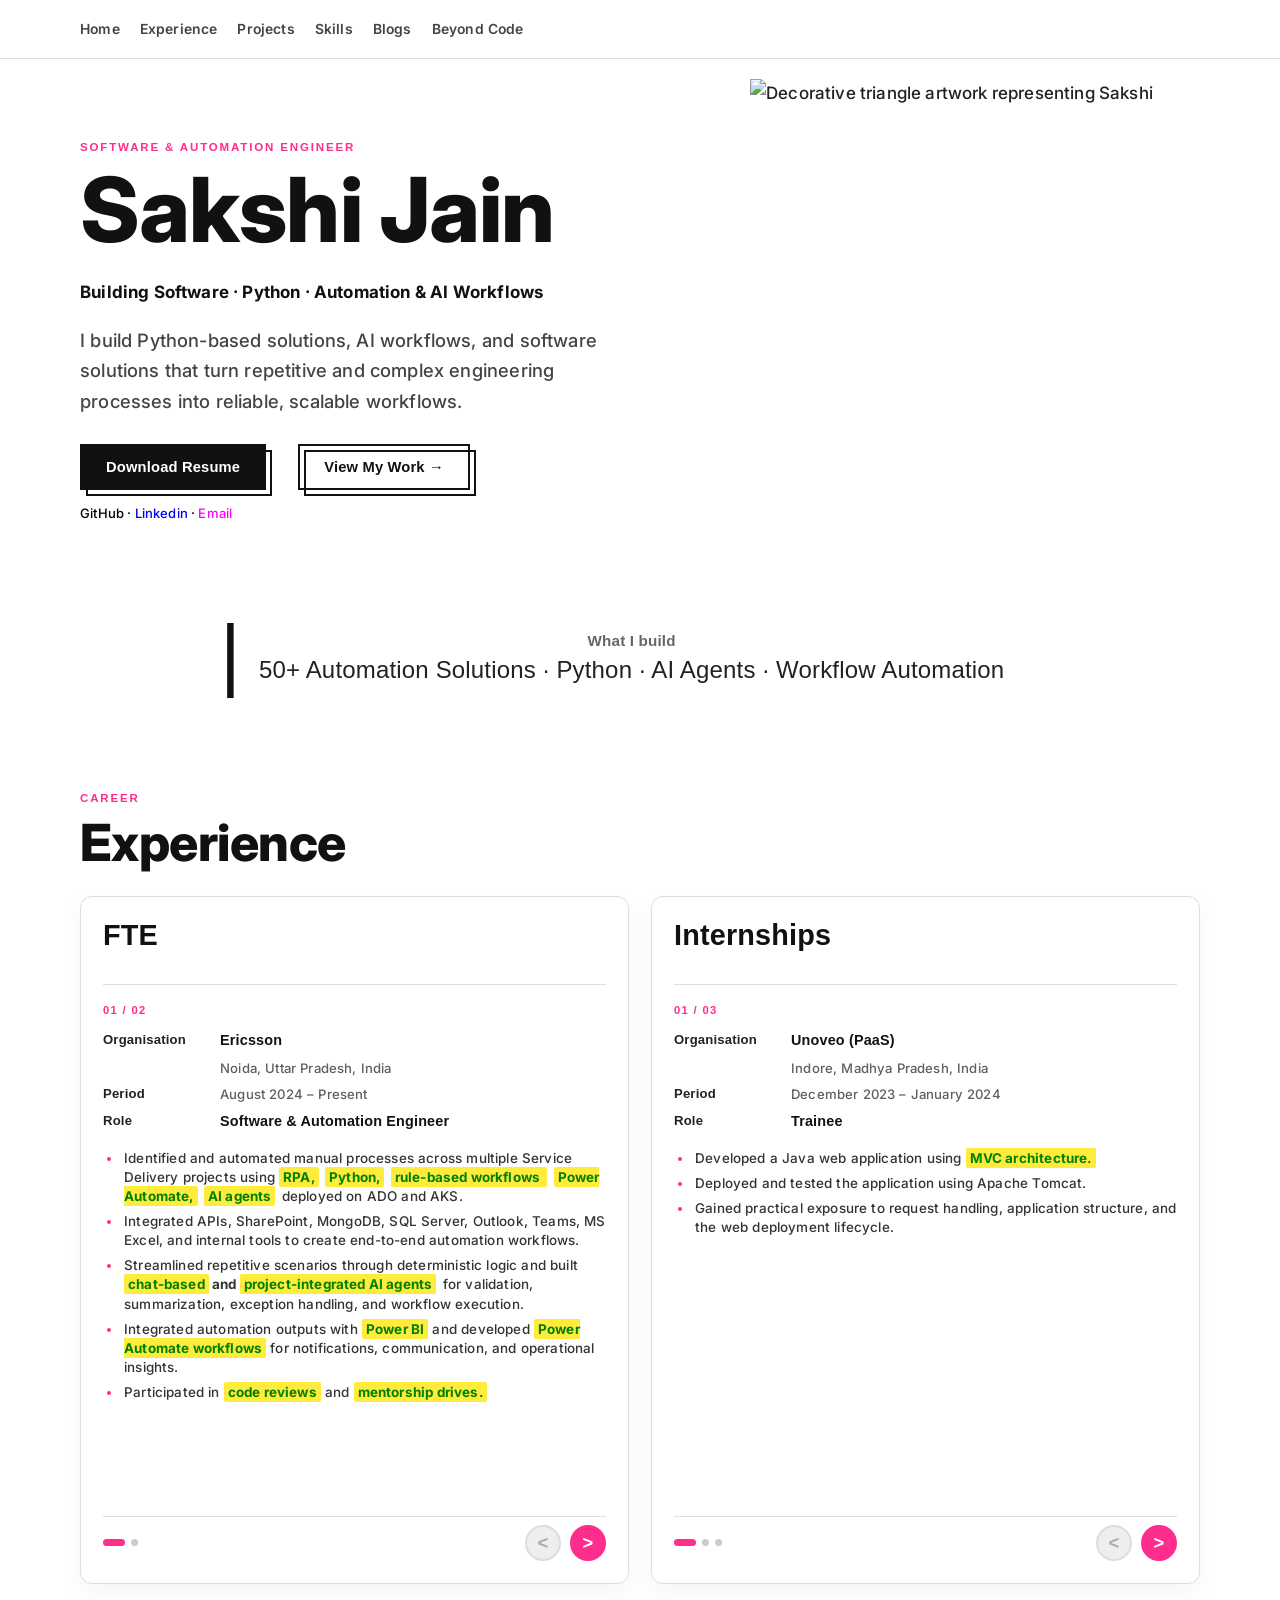
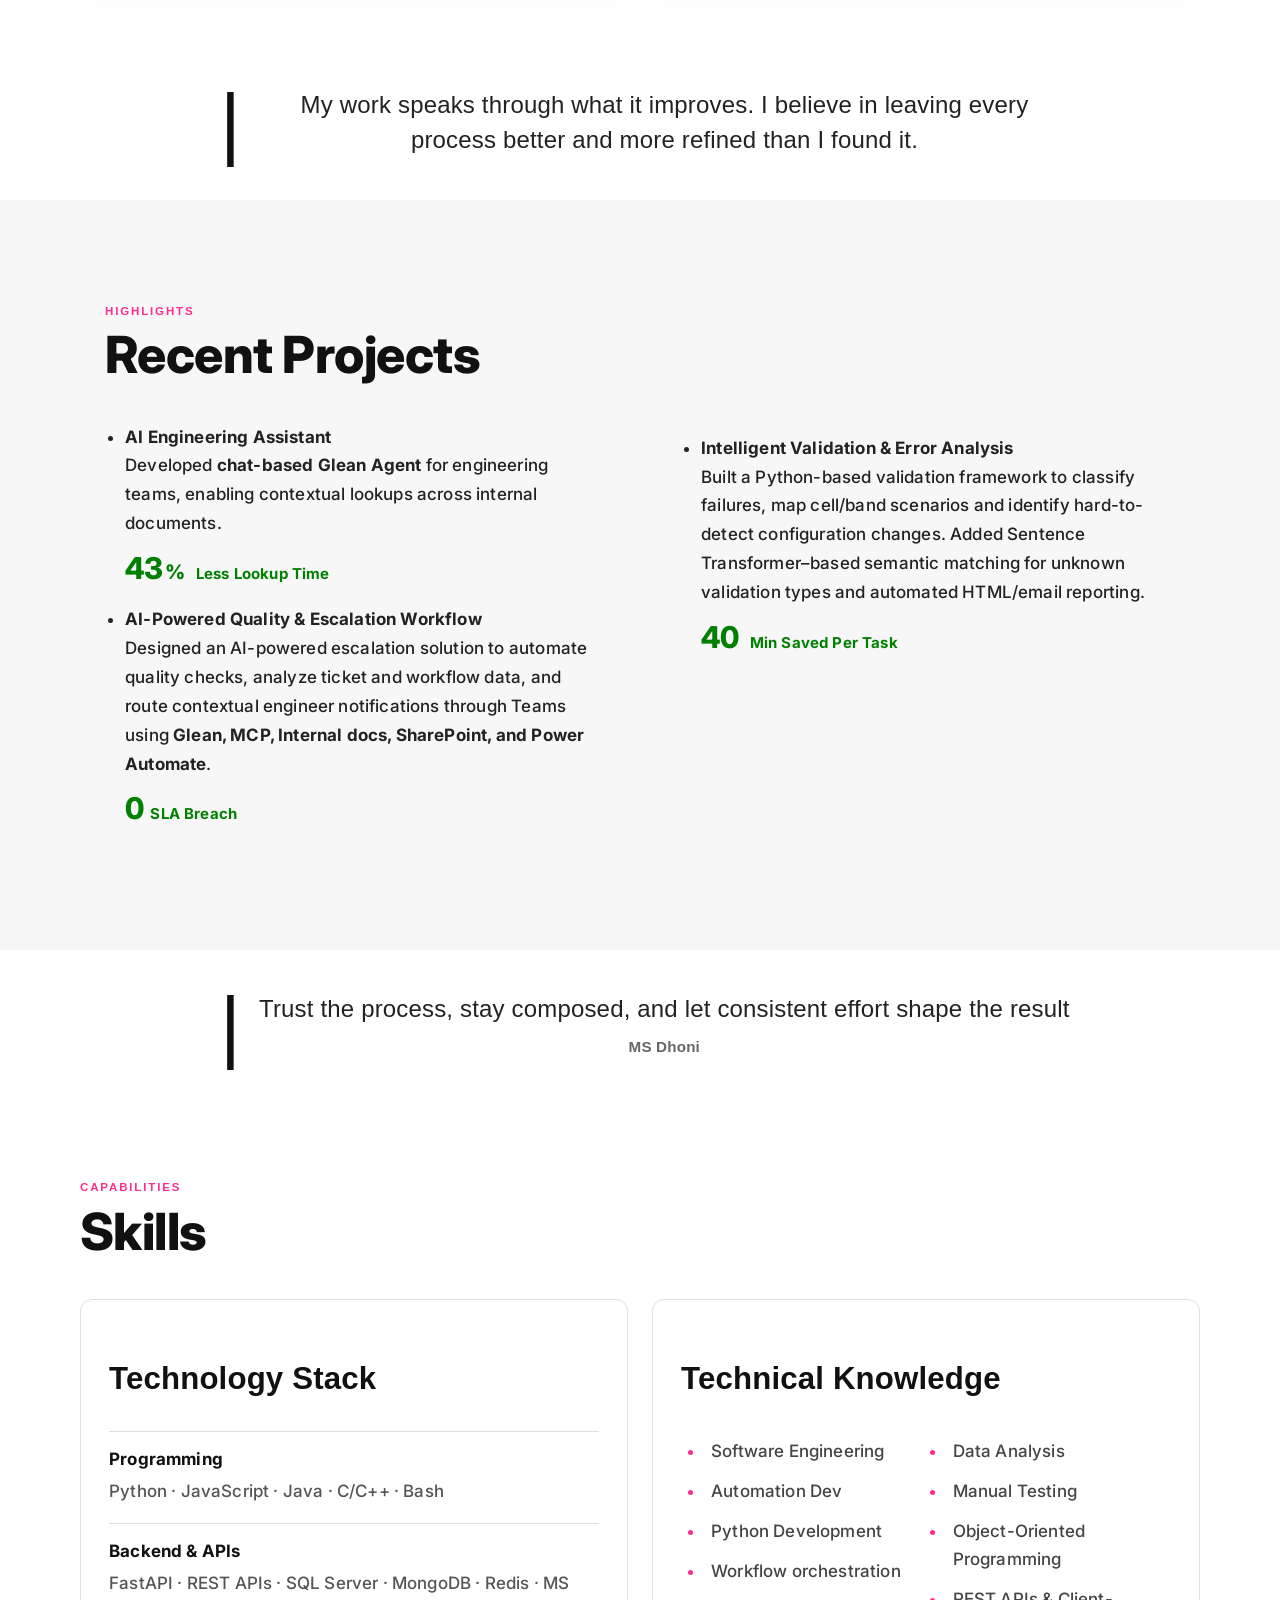
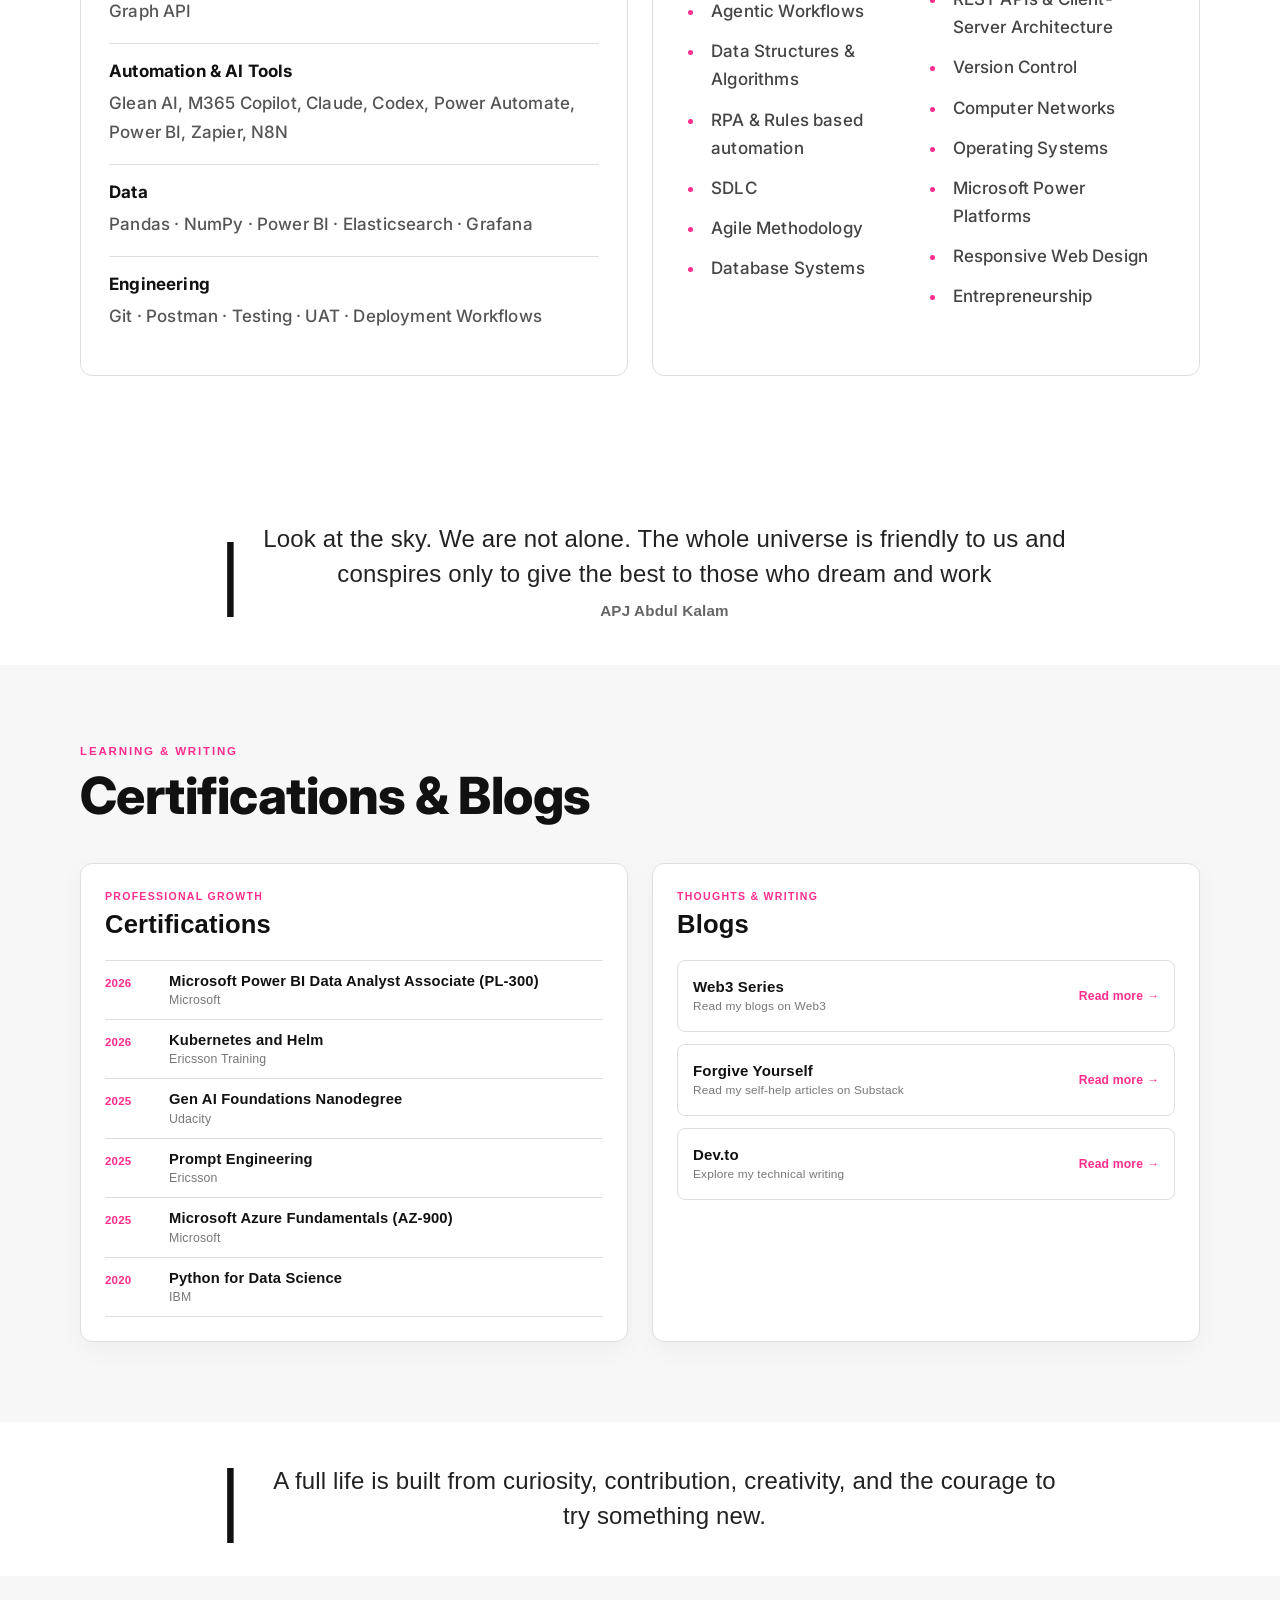
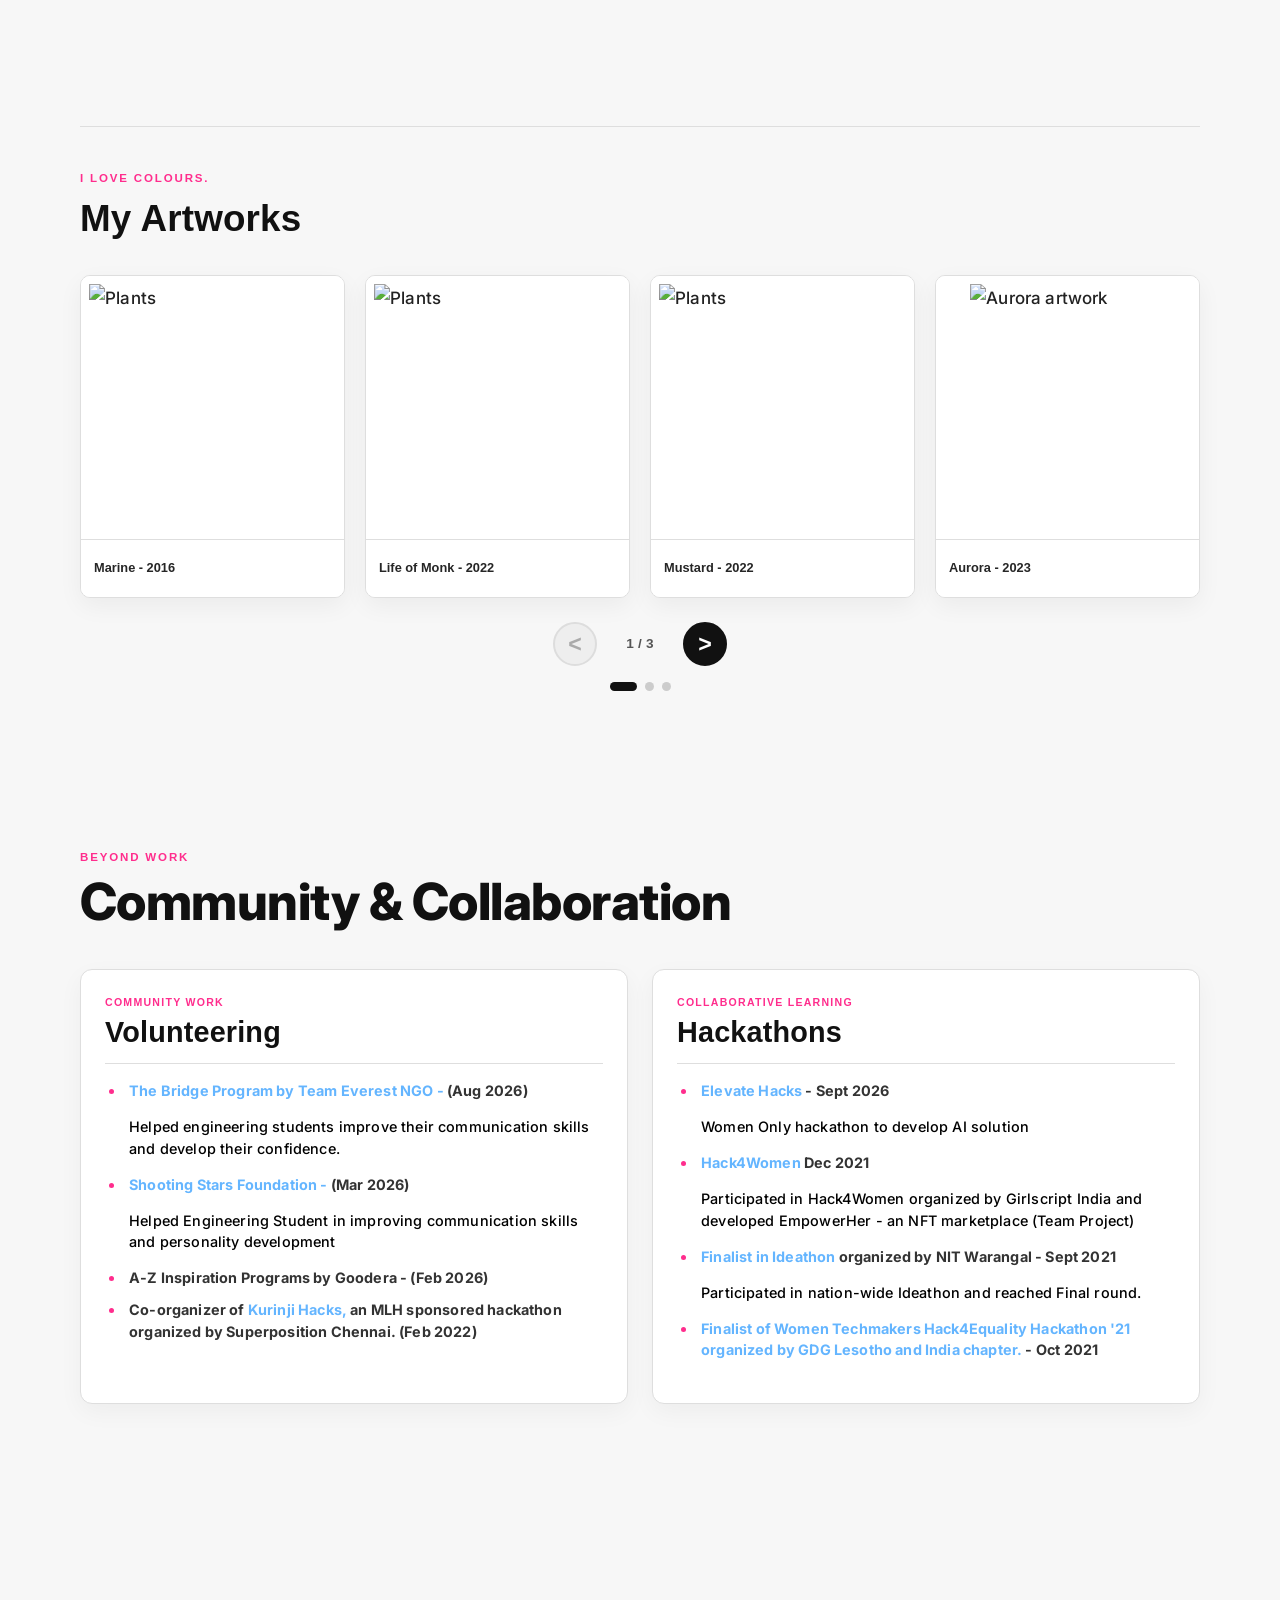
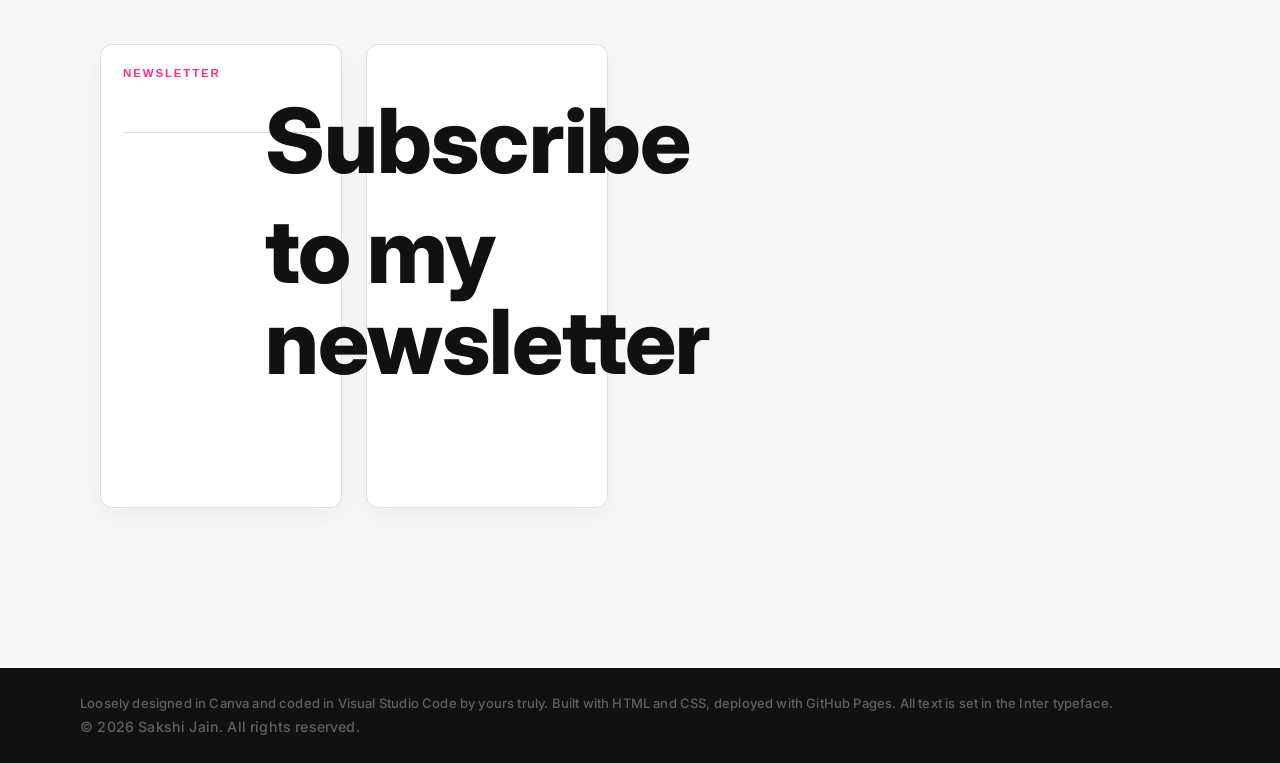
==== commit 02cf13e8: "break line is life saviour" ====
--- a/index.html
+++ b/index.html
@@ -1467,12 +1467,10 @@
       <!-- Newsletter CTA -->
       <div class="experience-pane newsletter-pane newsletter-cta">
         <div>
-          <p class="eyebrow">Stay in the loop</p>
-          <h2>Subscribe to my newsletter</h2>
-          <p>
-            I share life lessons, productivity tips, useful apps, creative ideas,
-            and things that have genuinely made my life better.
-          </p>
+         <br>
+          <h1>Subscribe </h1>
+             <h1>to my newsletter</h1>
+         
         </div>
       </div>
 
--- a/styles.css
+++ b/styles.css
@@ -3291,8 +3291,8 @@
   width: 480px;
   max-width: 100%;
   height: 320px;
-  border: 1px solid #eee;
-  background: white;
+  /* border: 1px solid #eee; */
+  /* background: white; */
 }
 
 .newsletter-cta {
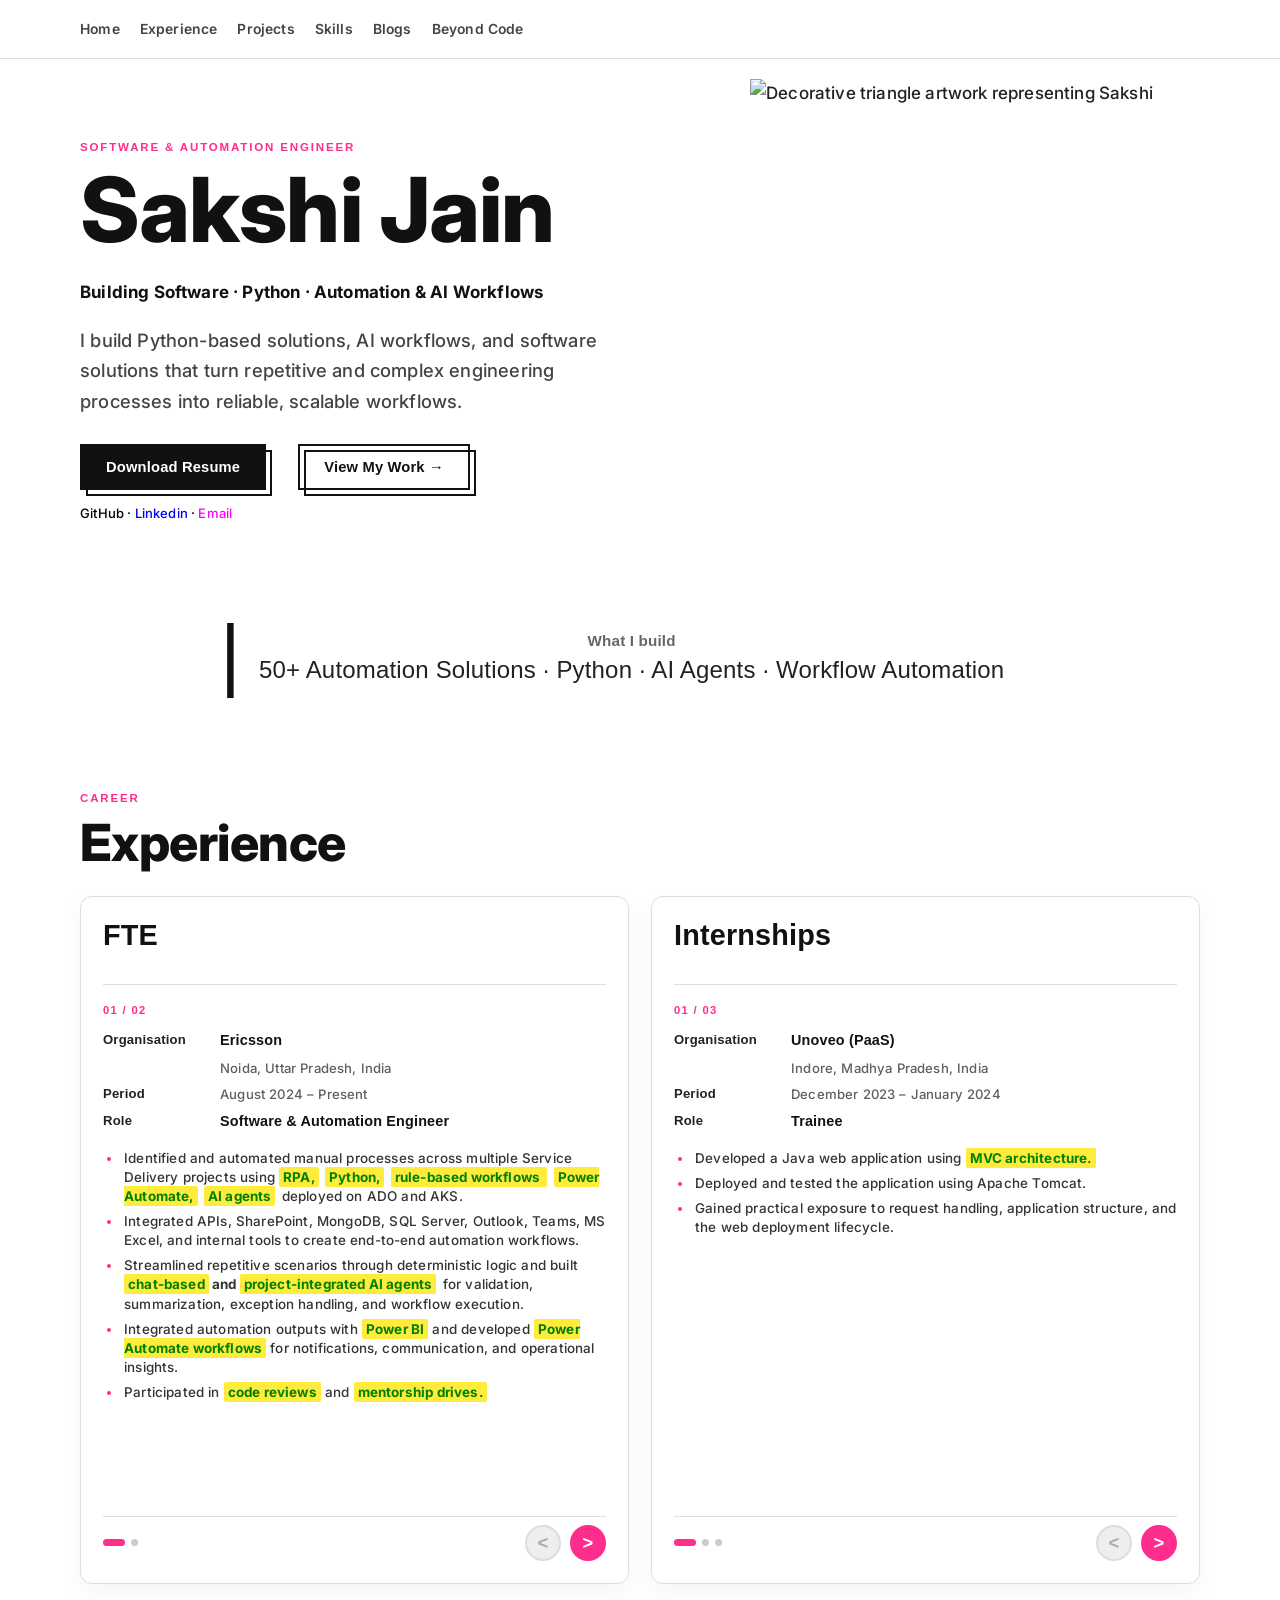
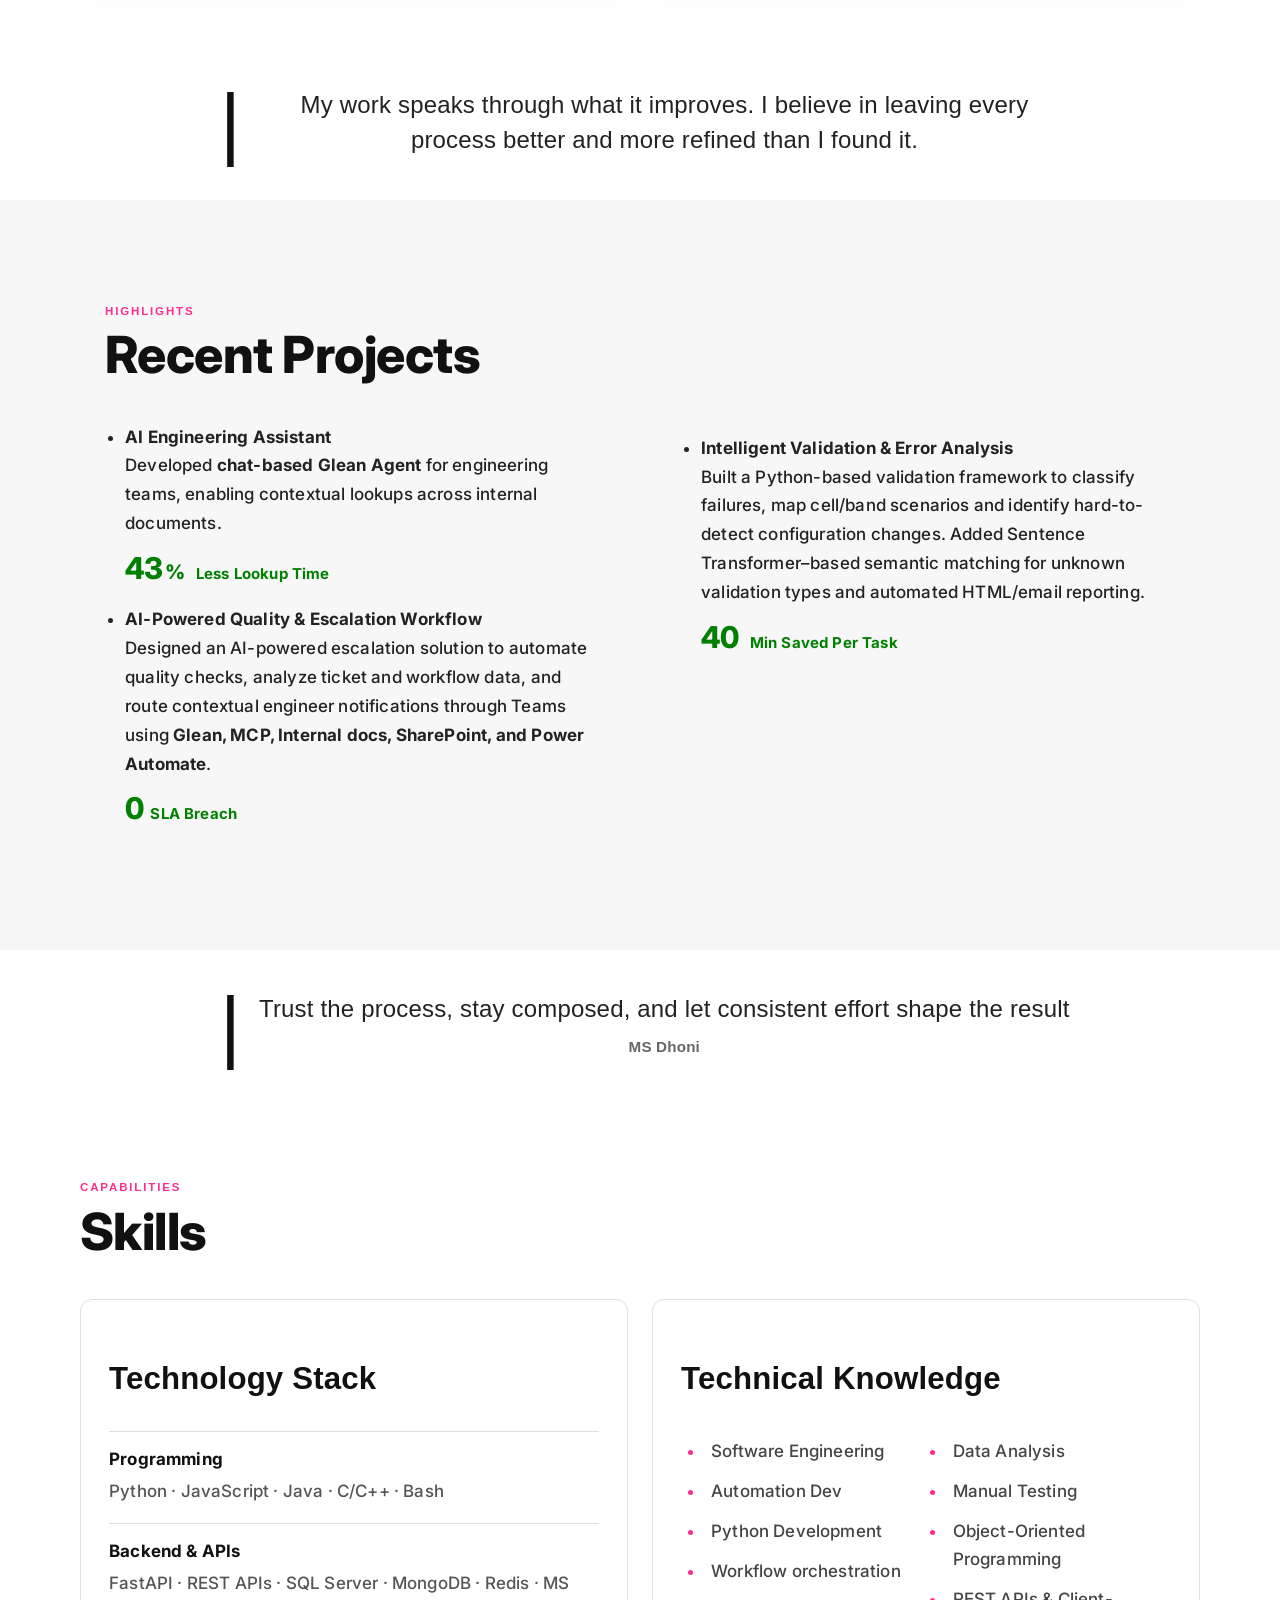
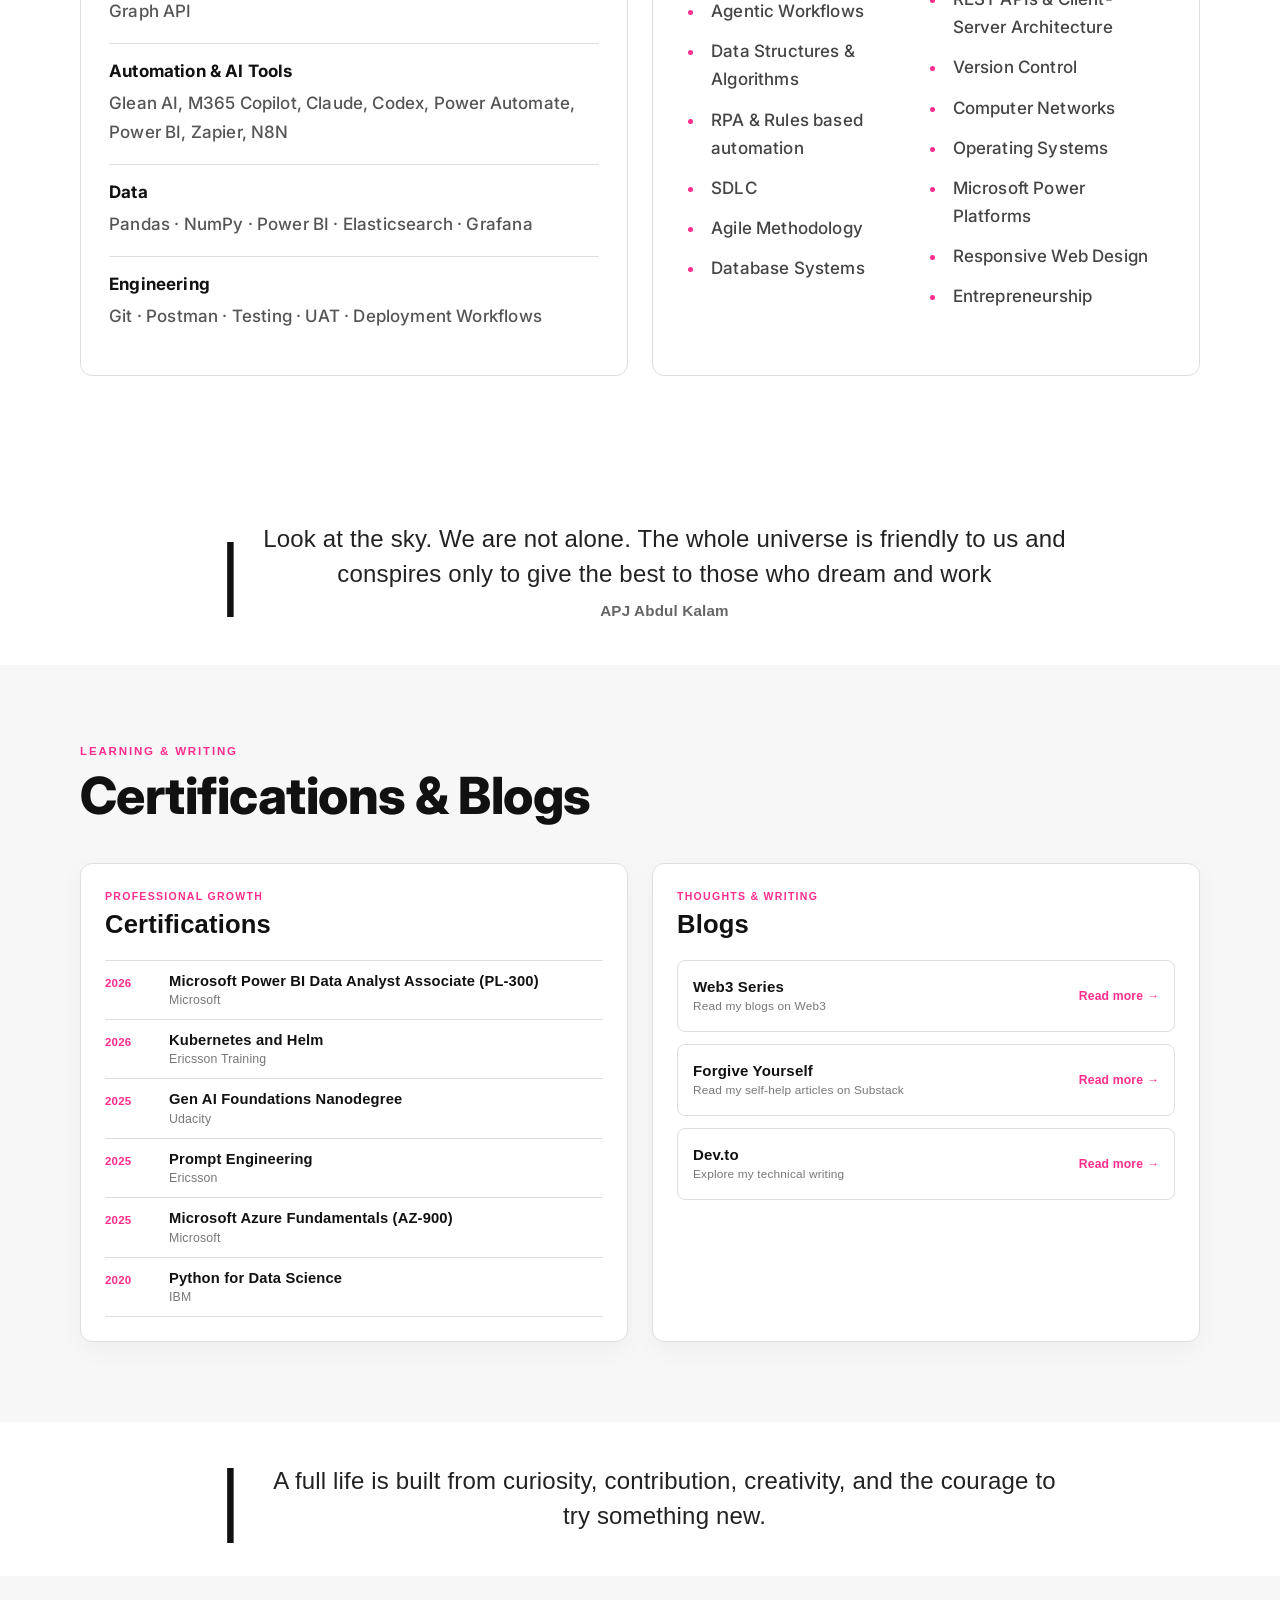
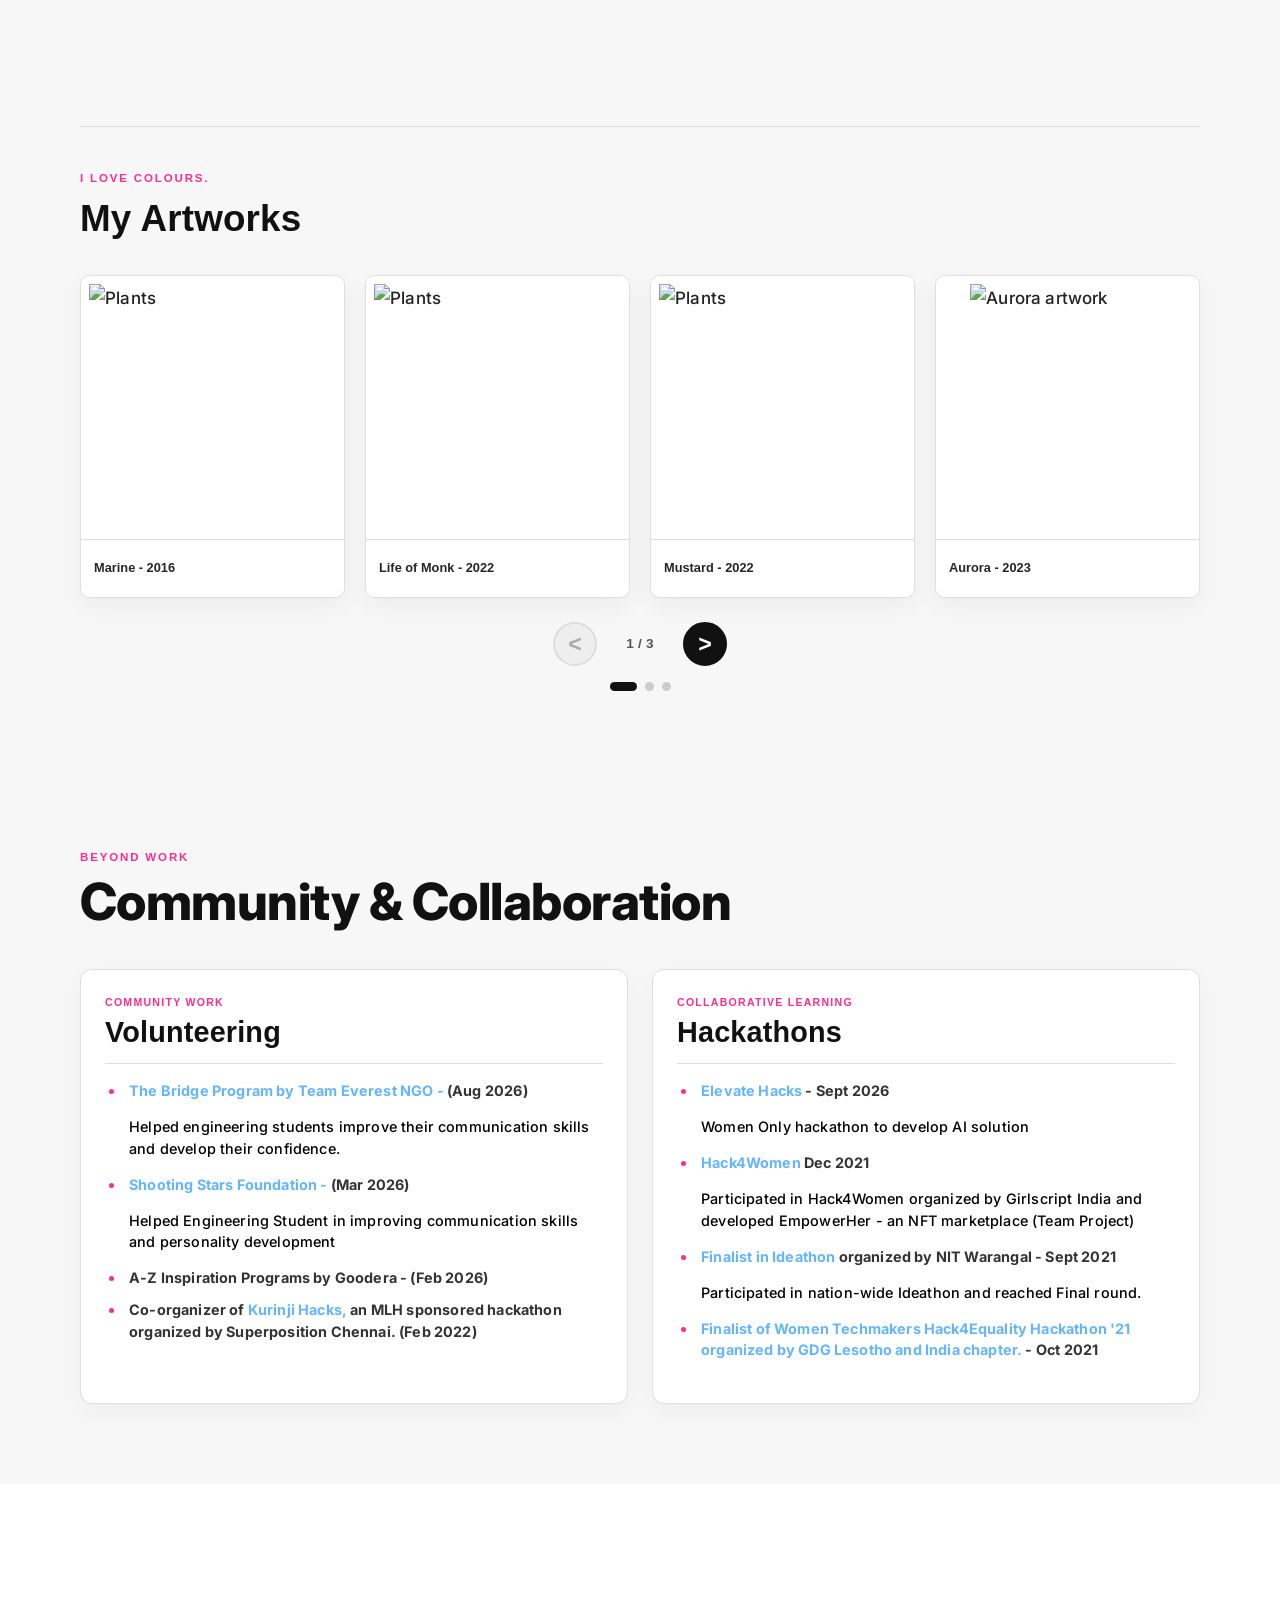
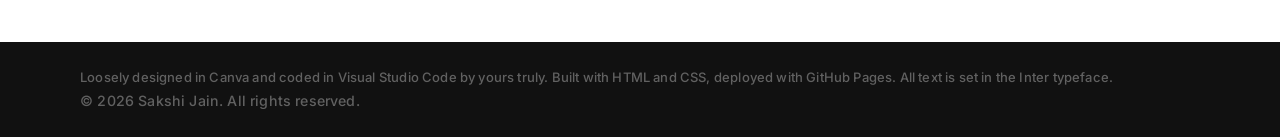
==== commit 577437ad: "Removed Props" ====
--- a/index.html
+++ b/index.html
@@ -1437,46 +1437,15 @@
           </div>
         </div>
       </section>
-<section id="newsletter" class="section soft">
-  <div class="container">
-    <div class="newsletter-grid">
-
-     <section id="newsletter" class="section soft">
-  <div class="container">
-    <div class="newsletter-grid">
-
-      <!-- Substack -->
-      <div class="experience-pane newsletter-pane">
-        <div class="experience-pane-heading">
-          <div>
-            <p class="eyebrow">Newsletter</p>
-            
-          </div>
-        </div>
-
-        <div class="newsletter-embed">
+
+        
           <iframe
             src="https://sakshitxt.substack.com/embed"
             title="Subscribe to sakshi.txt"
             frameborder="0"
             scrolling="no">
           </iframe>
-        </div>
-      </div>
-
-      <!-- Newsletter CTA -->
-      <div class="experience-pane newsletter-pane newsletter-cta">
-        <div>
-         <br>
-          <h1>Subscribe </h1>
-             <h1>to my newsletter</h1>
-         
-        </div>
-      </div>
-
-    </div>
-  </div>
-</section>
+      
  
     </main>
     <footer>
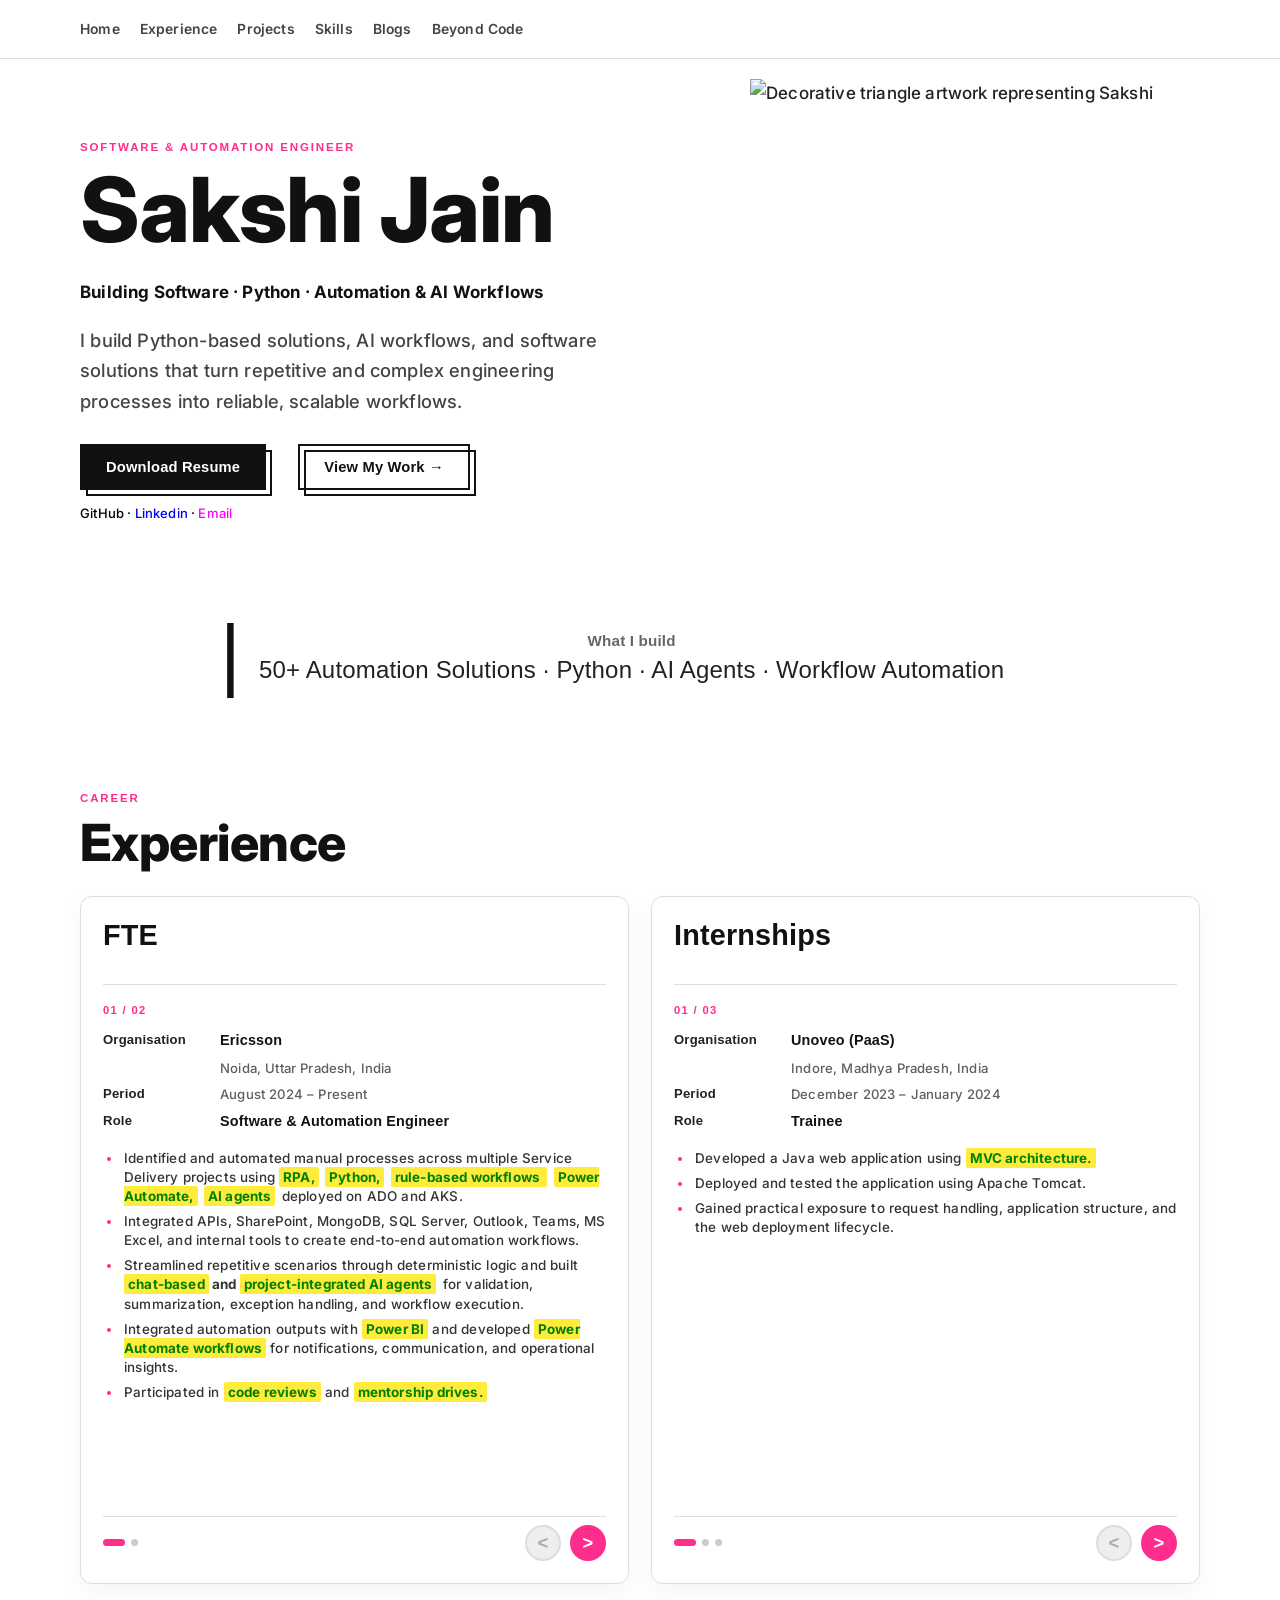
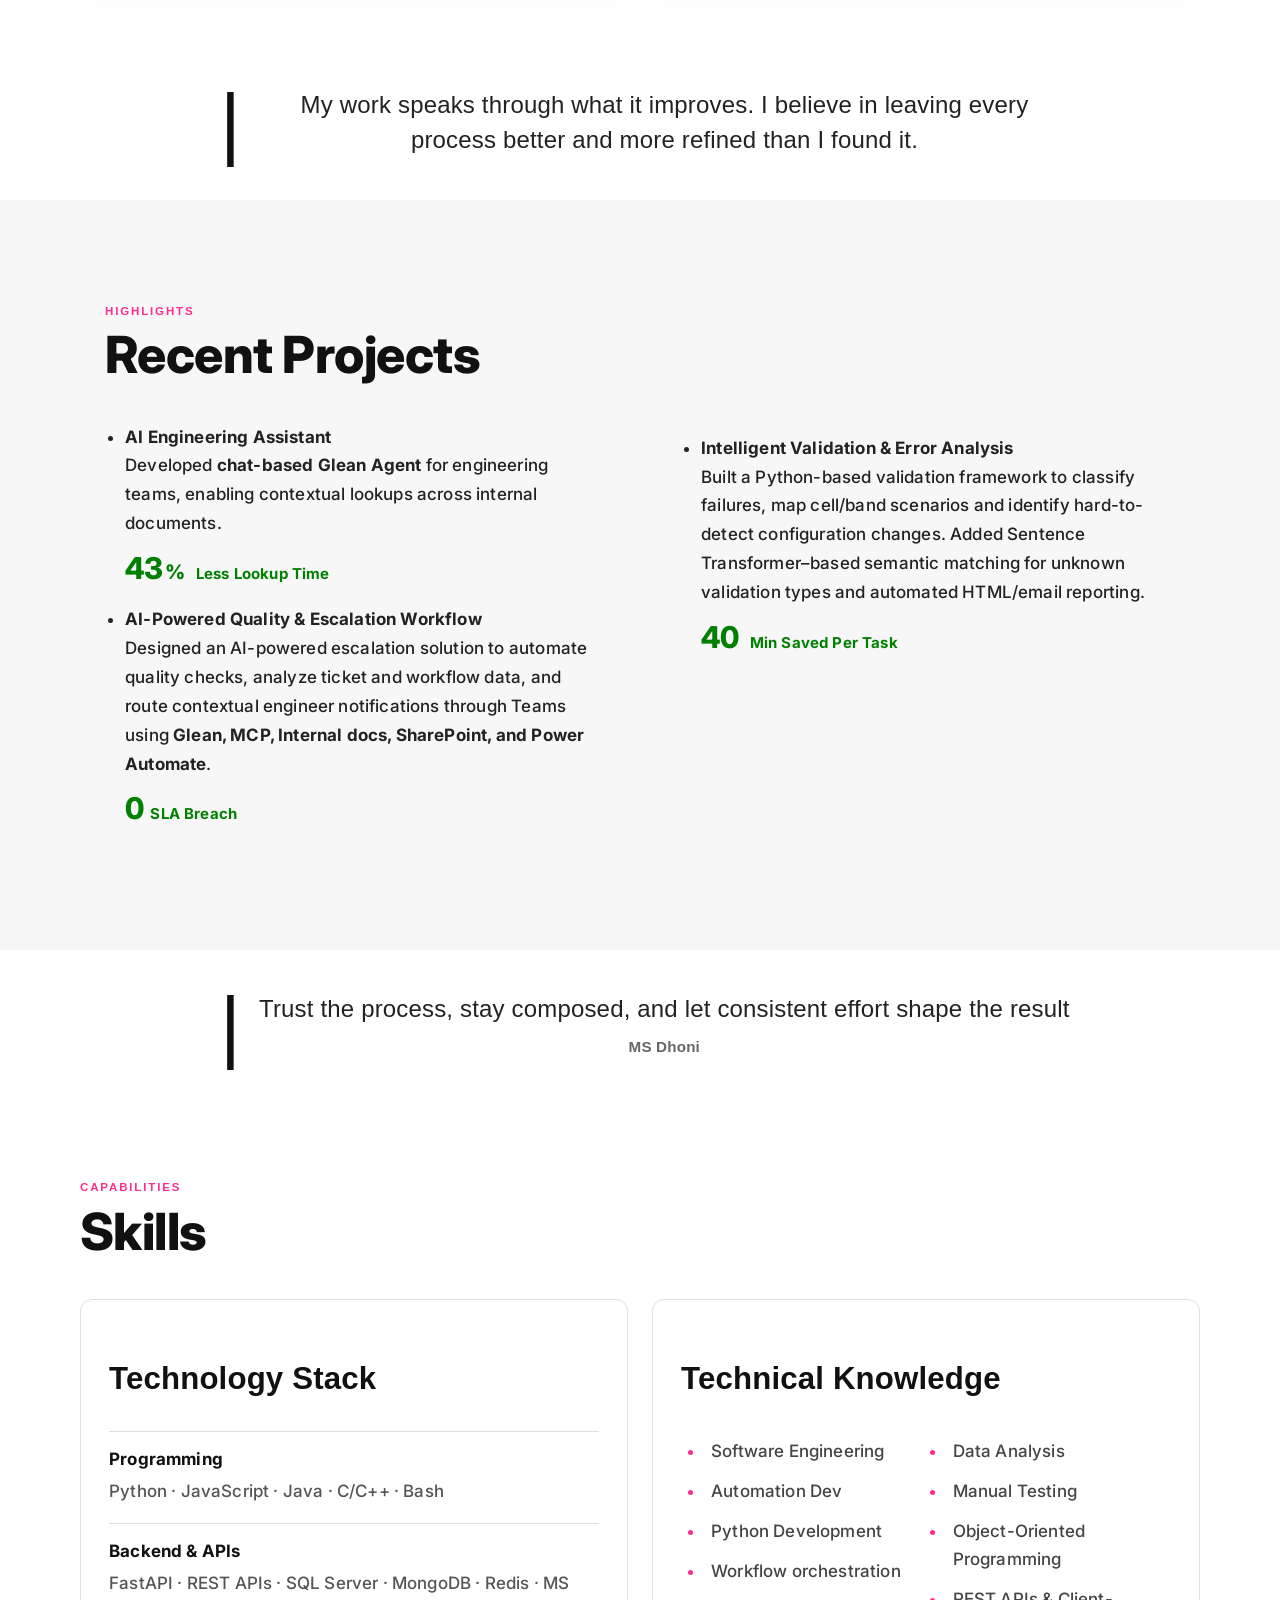
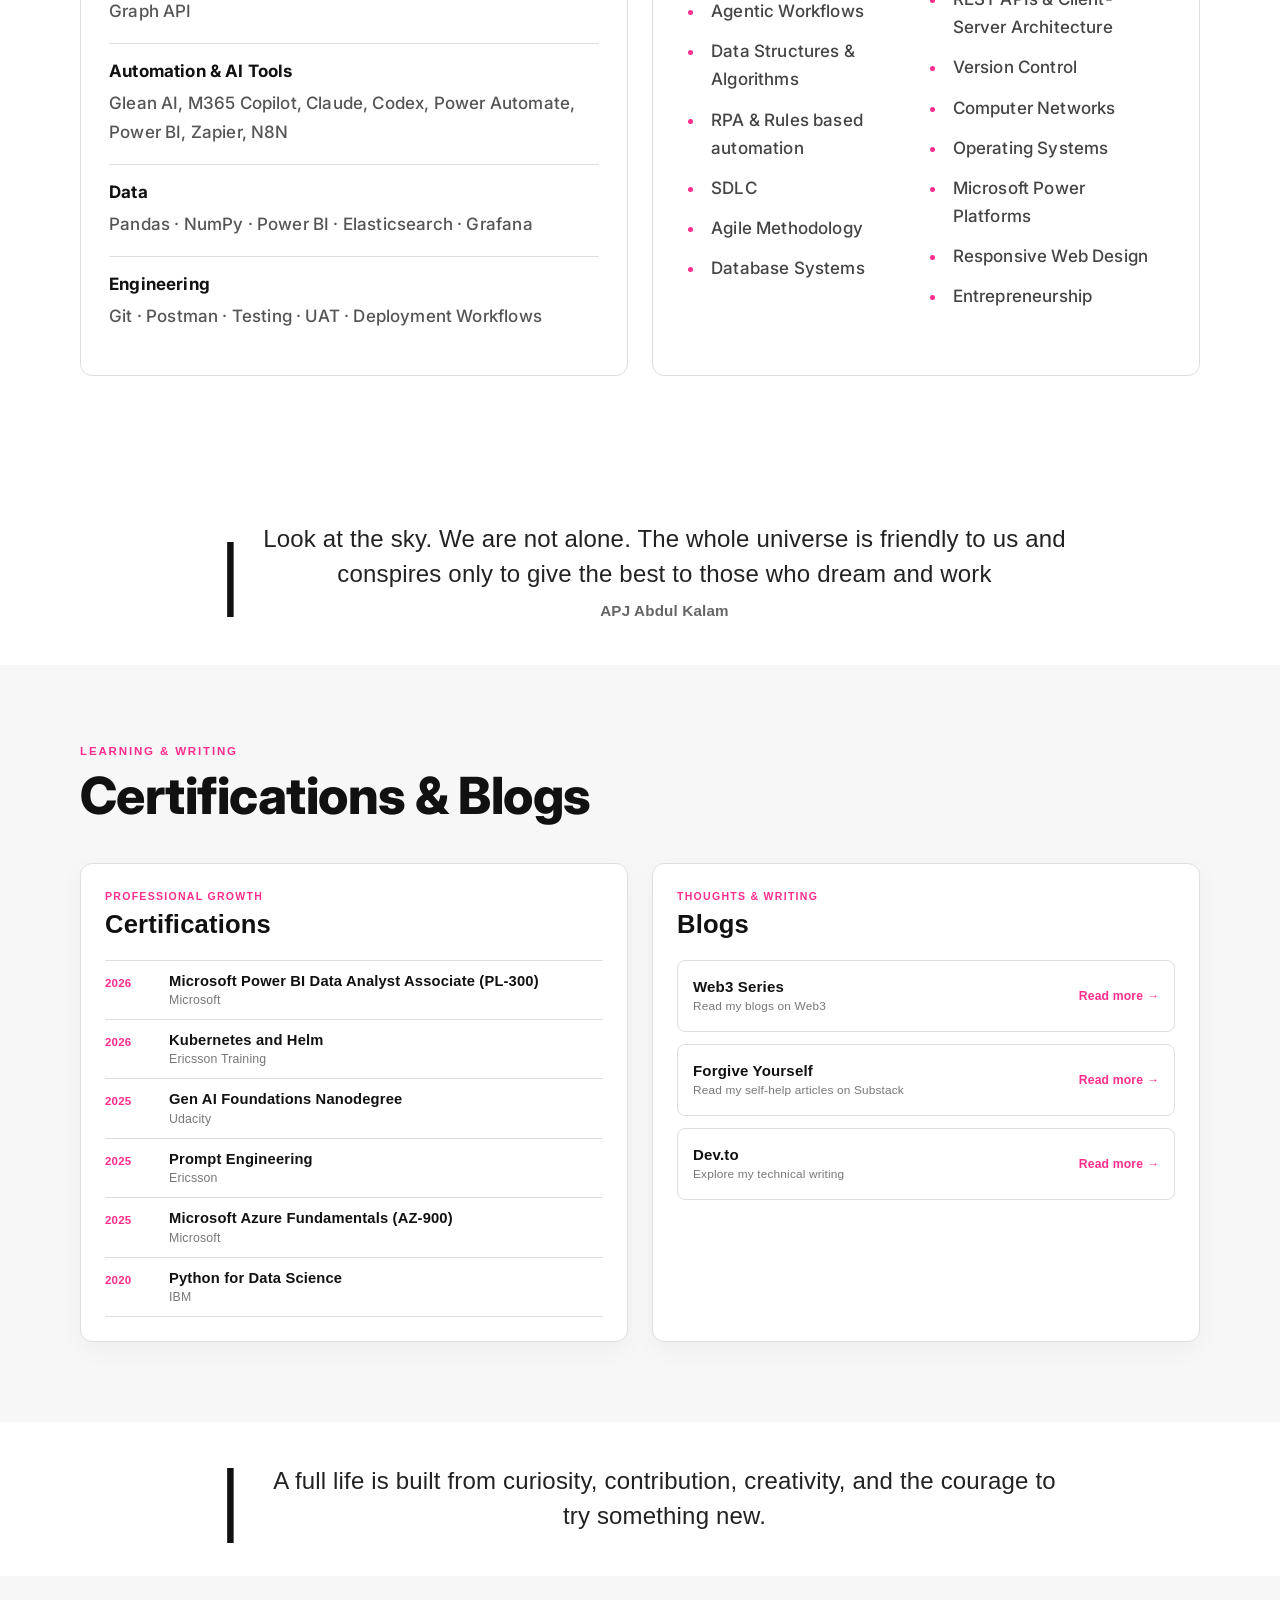
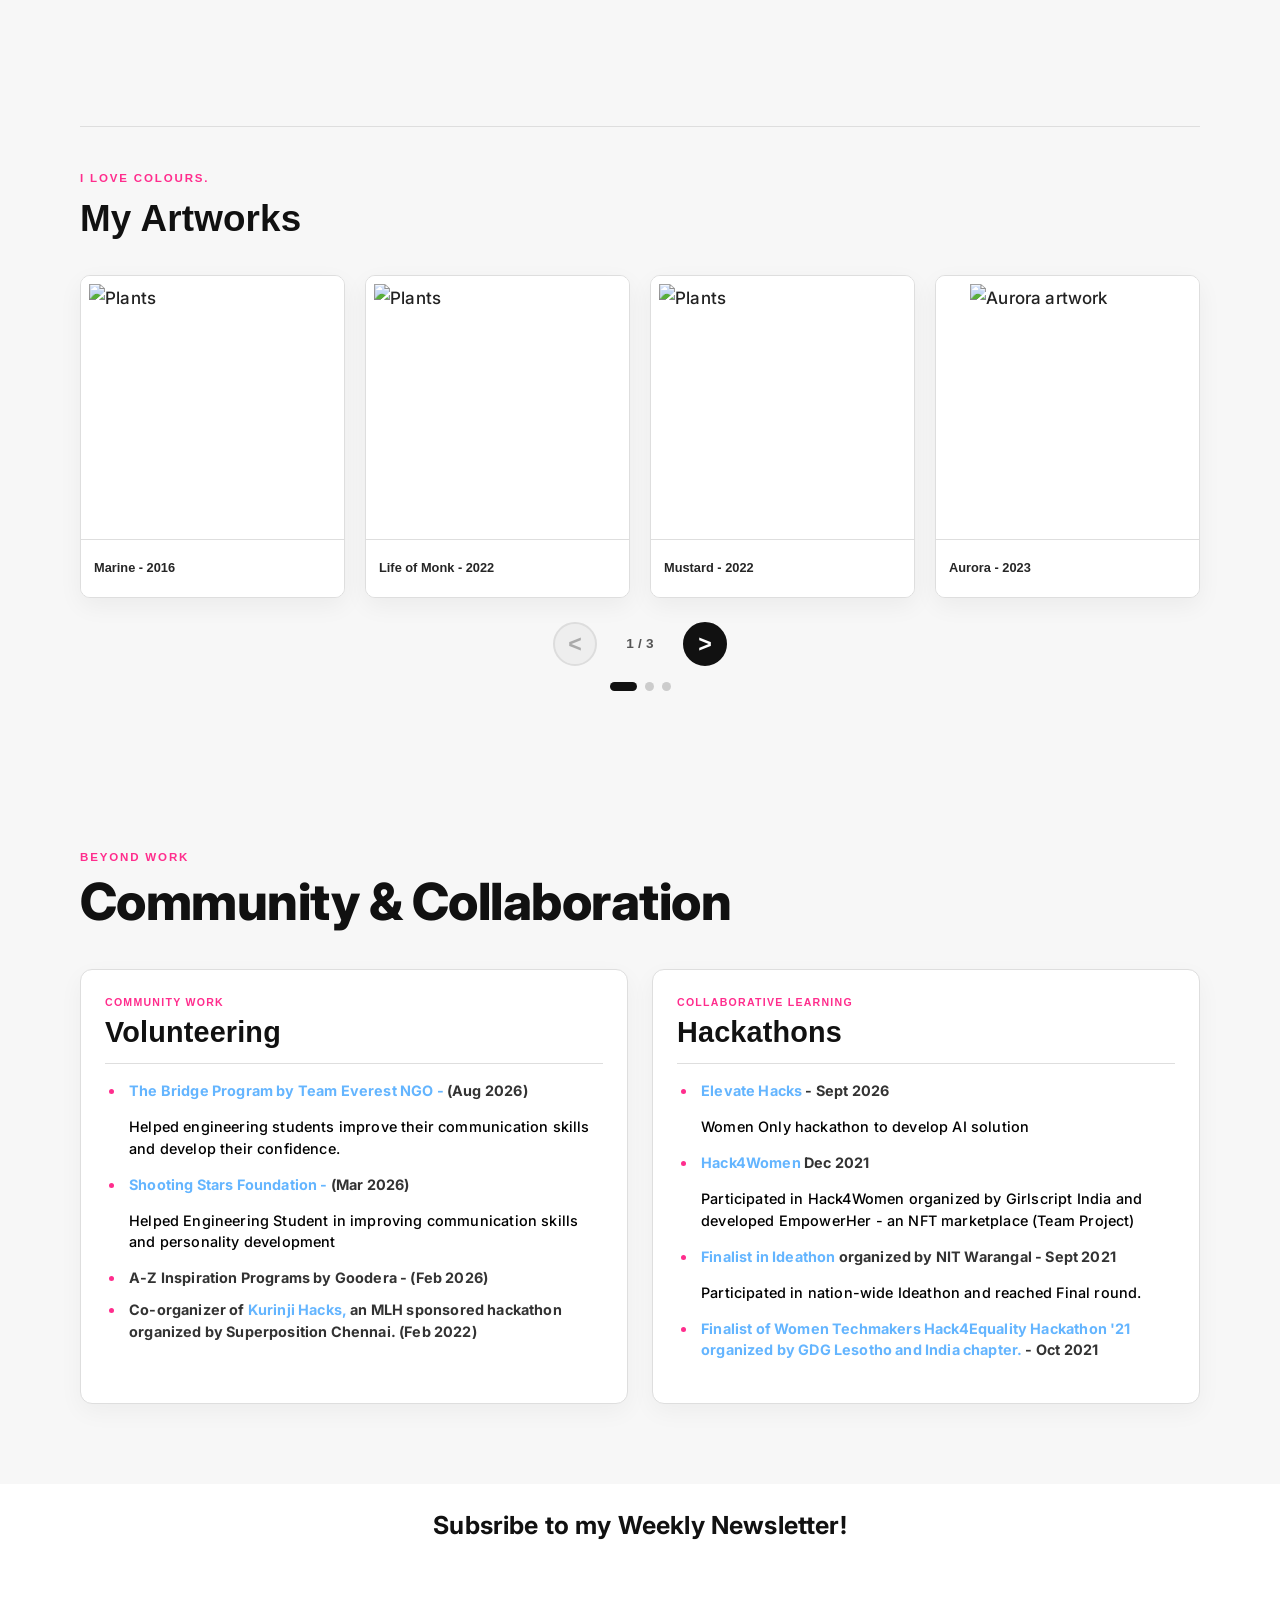
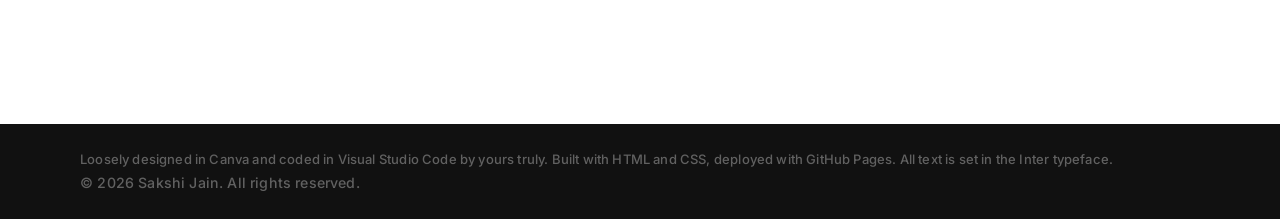
==== commit ad7eec93: "Update index.html" ====
--- a/index.html
+++ b/index.html
@@ -1438,14 +1438,15 @@
         </div>
       </section>
 
-        
+        <center>
+          <h3>Subsribe to my Weekly Newsletter!</h3>
           <iframe
             src="https://sakshitxt.substack.com/embed"
             title="Subscribe to sakshi.txt"
             frameborder="0"
             scrolling="no">
           </iframe>
-      
+      </center>
  
     </main>
     <footer>
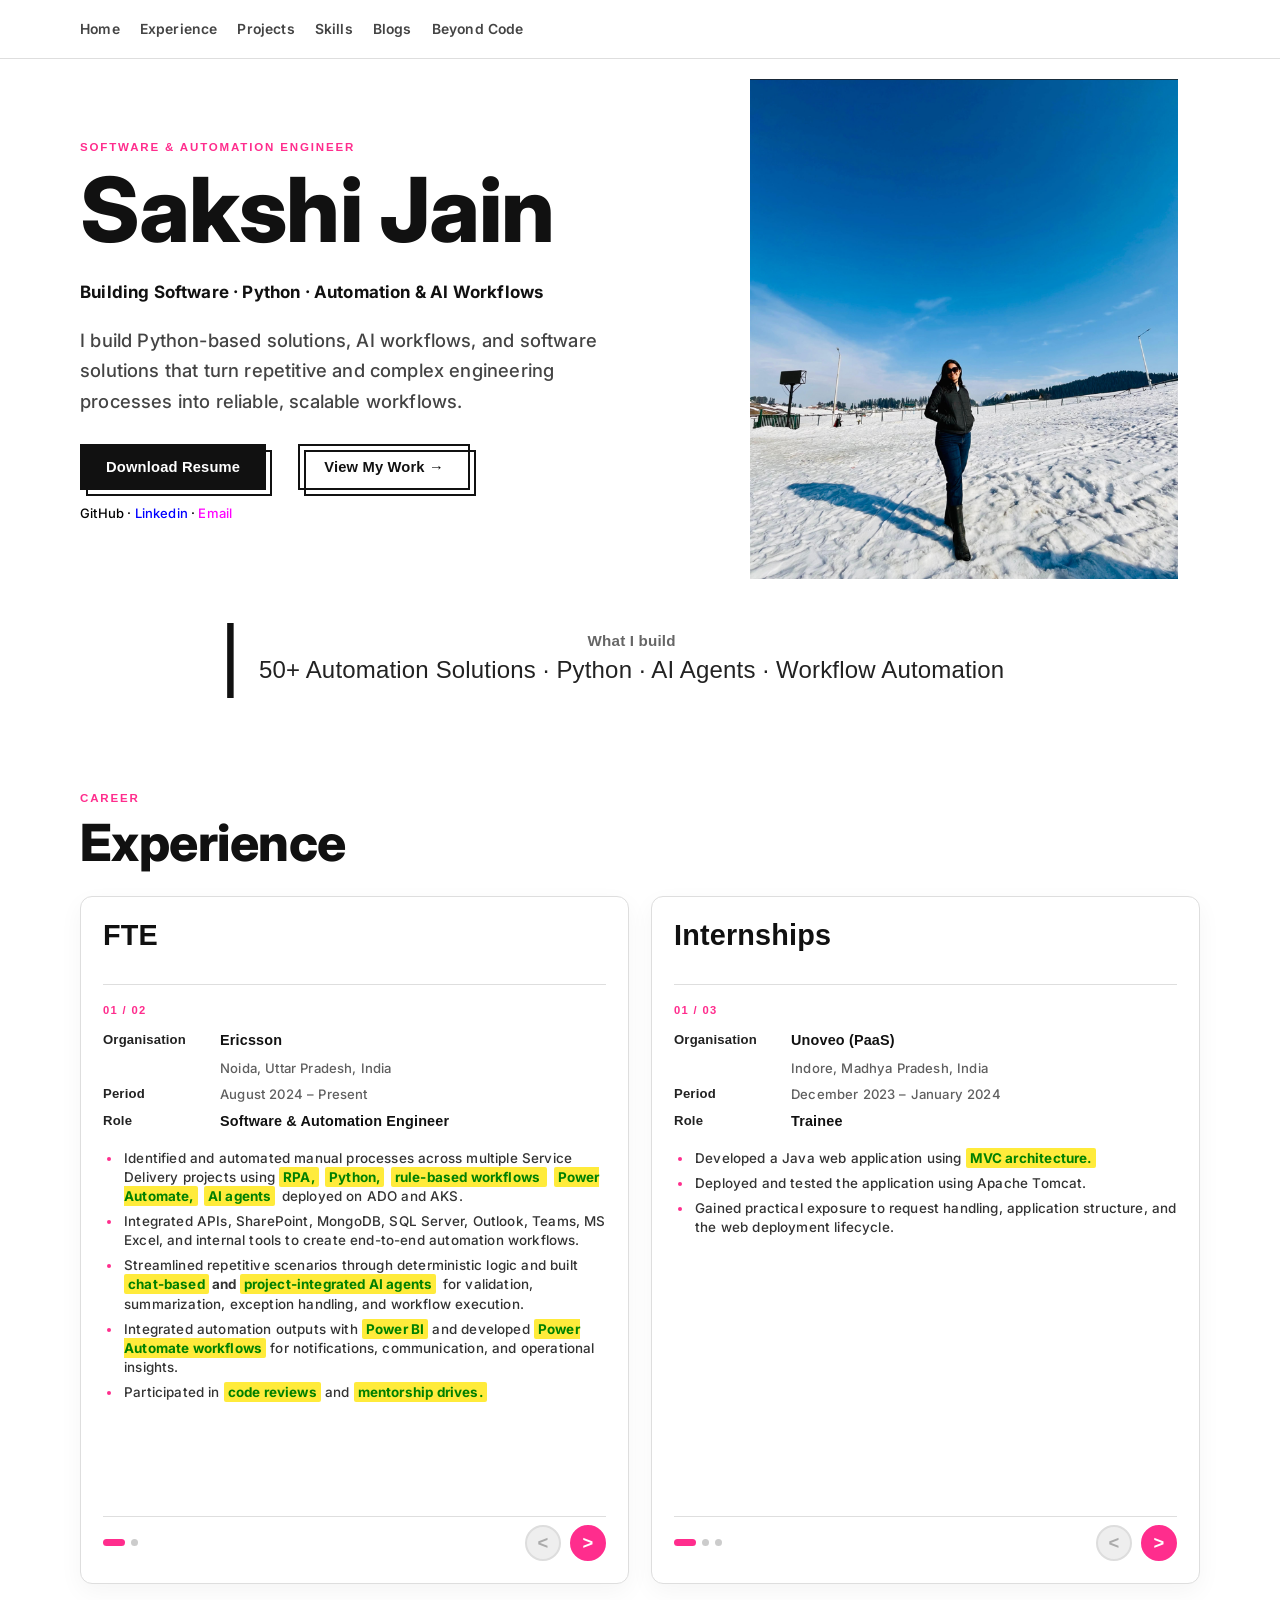
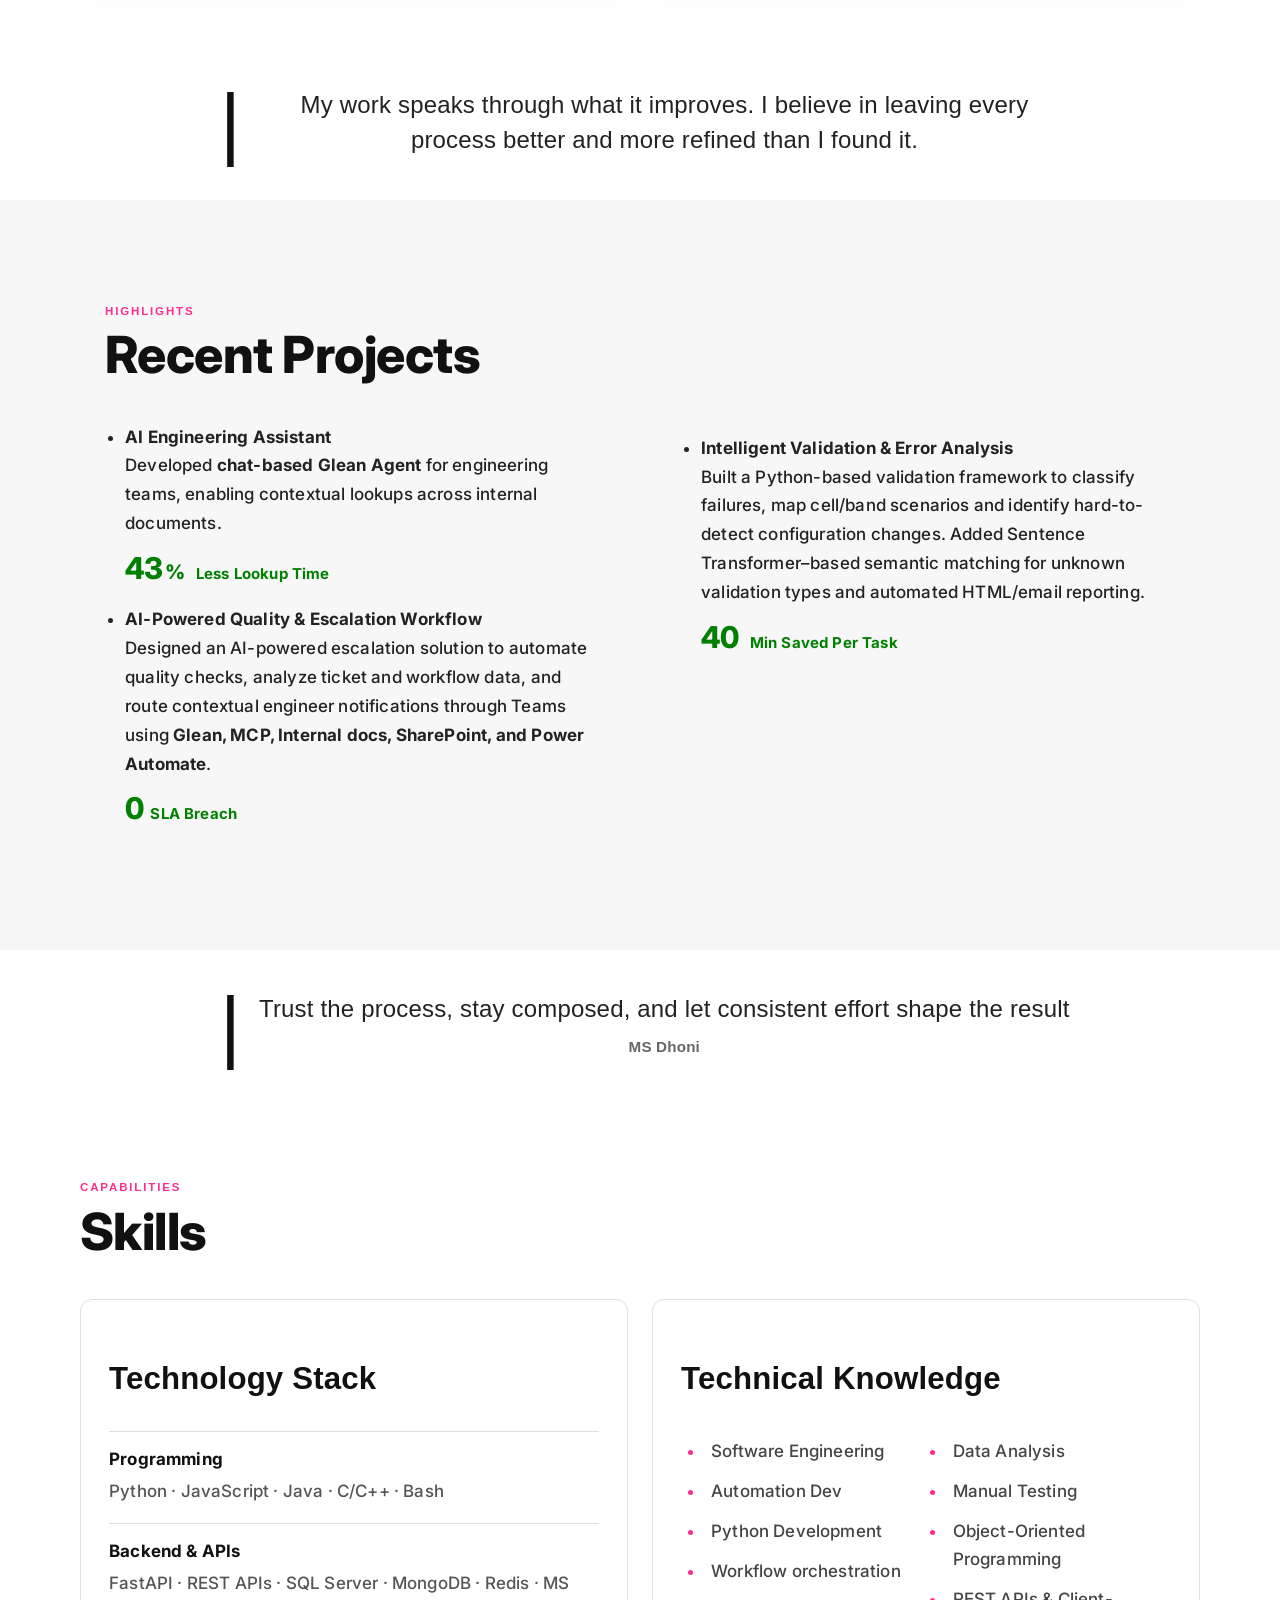
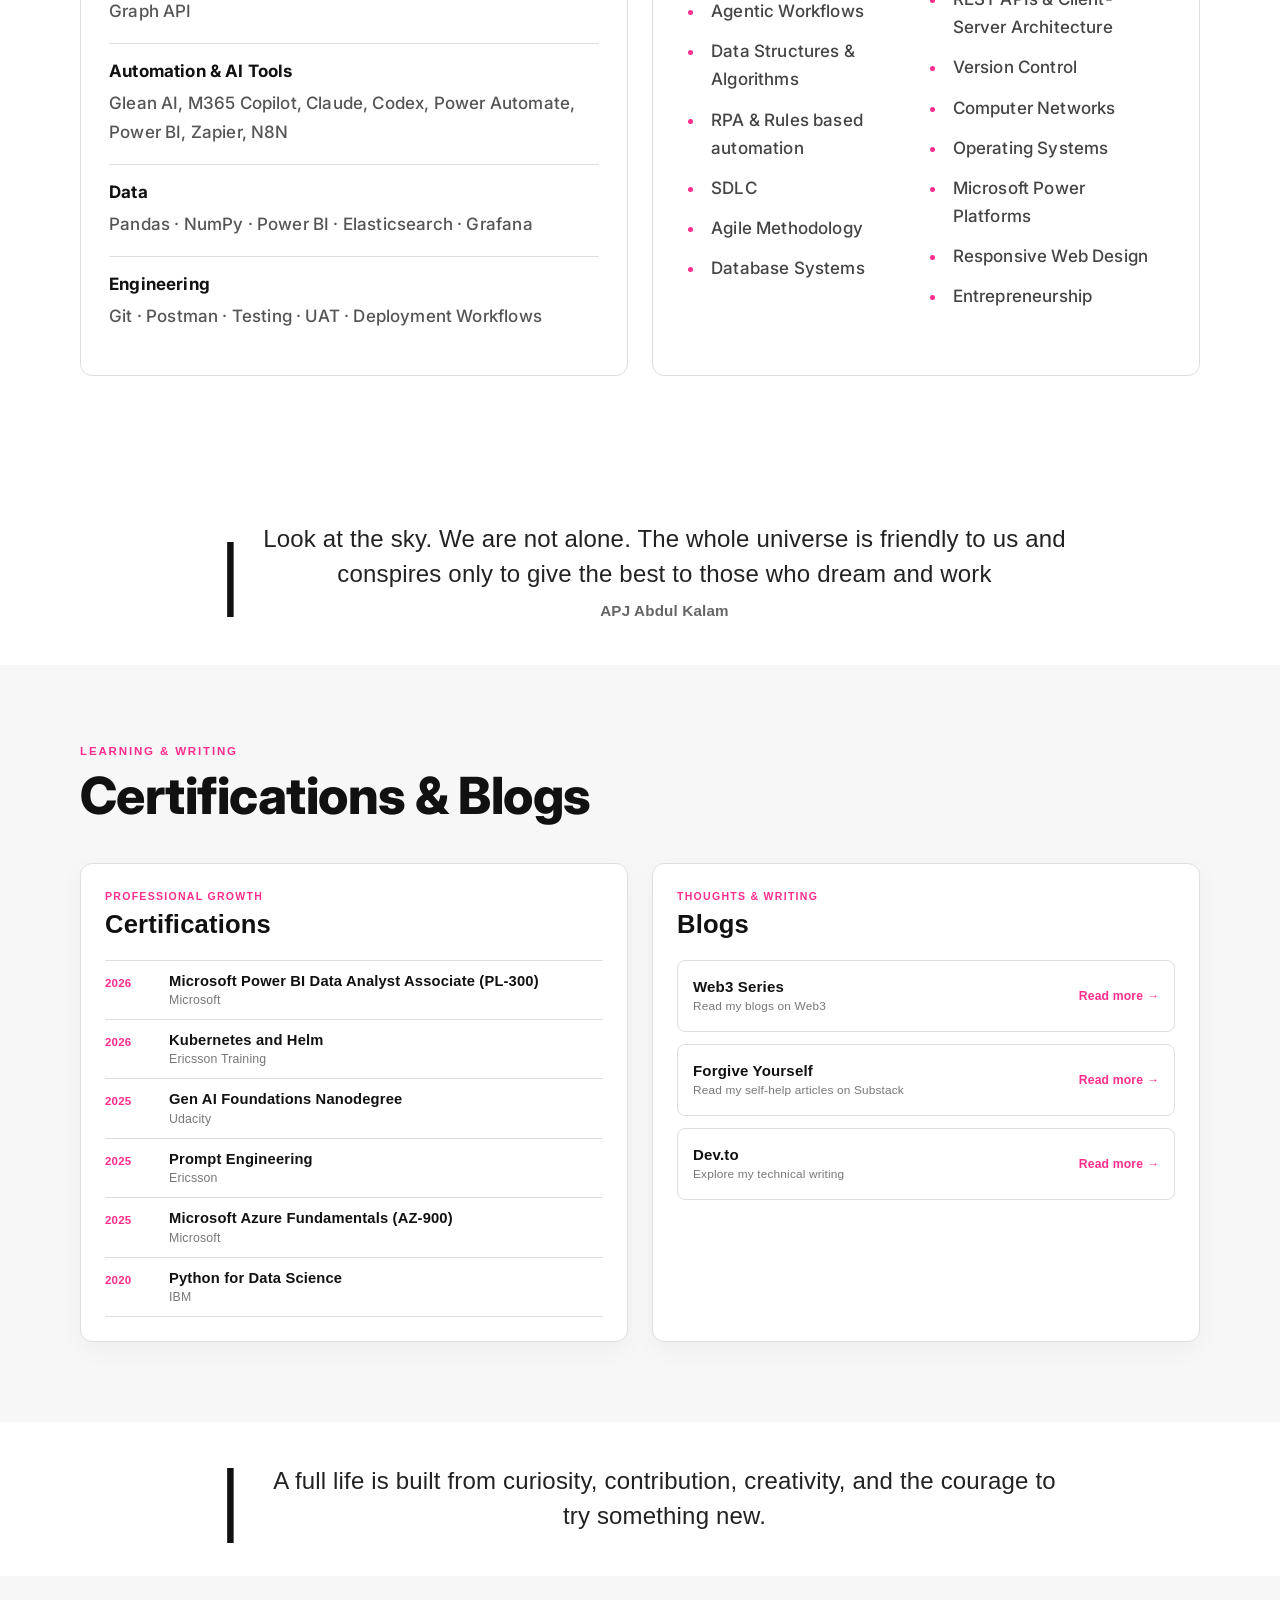
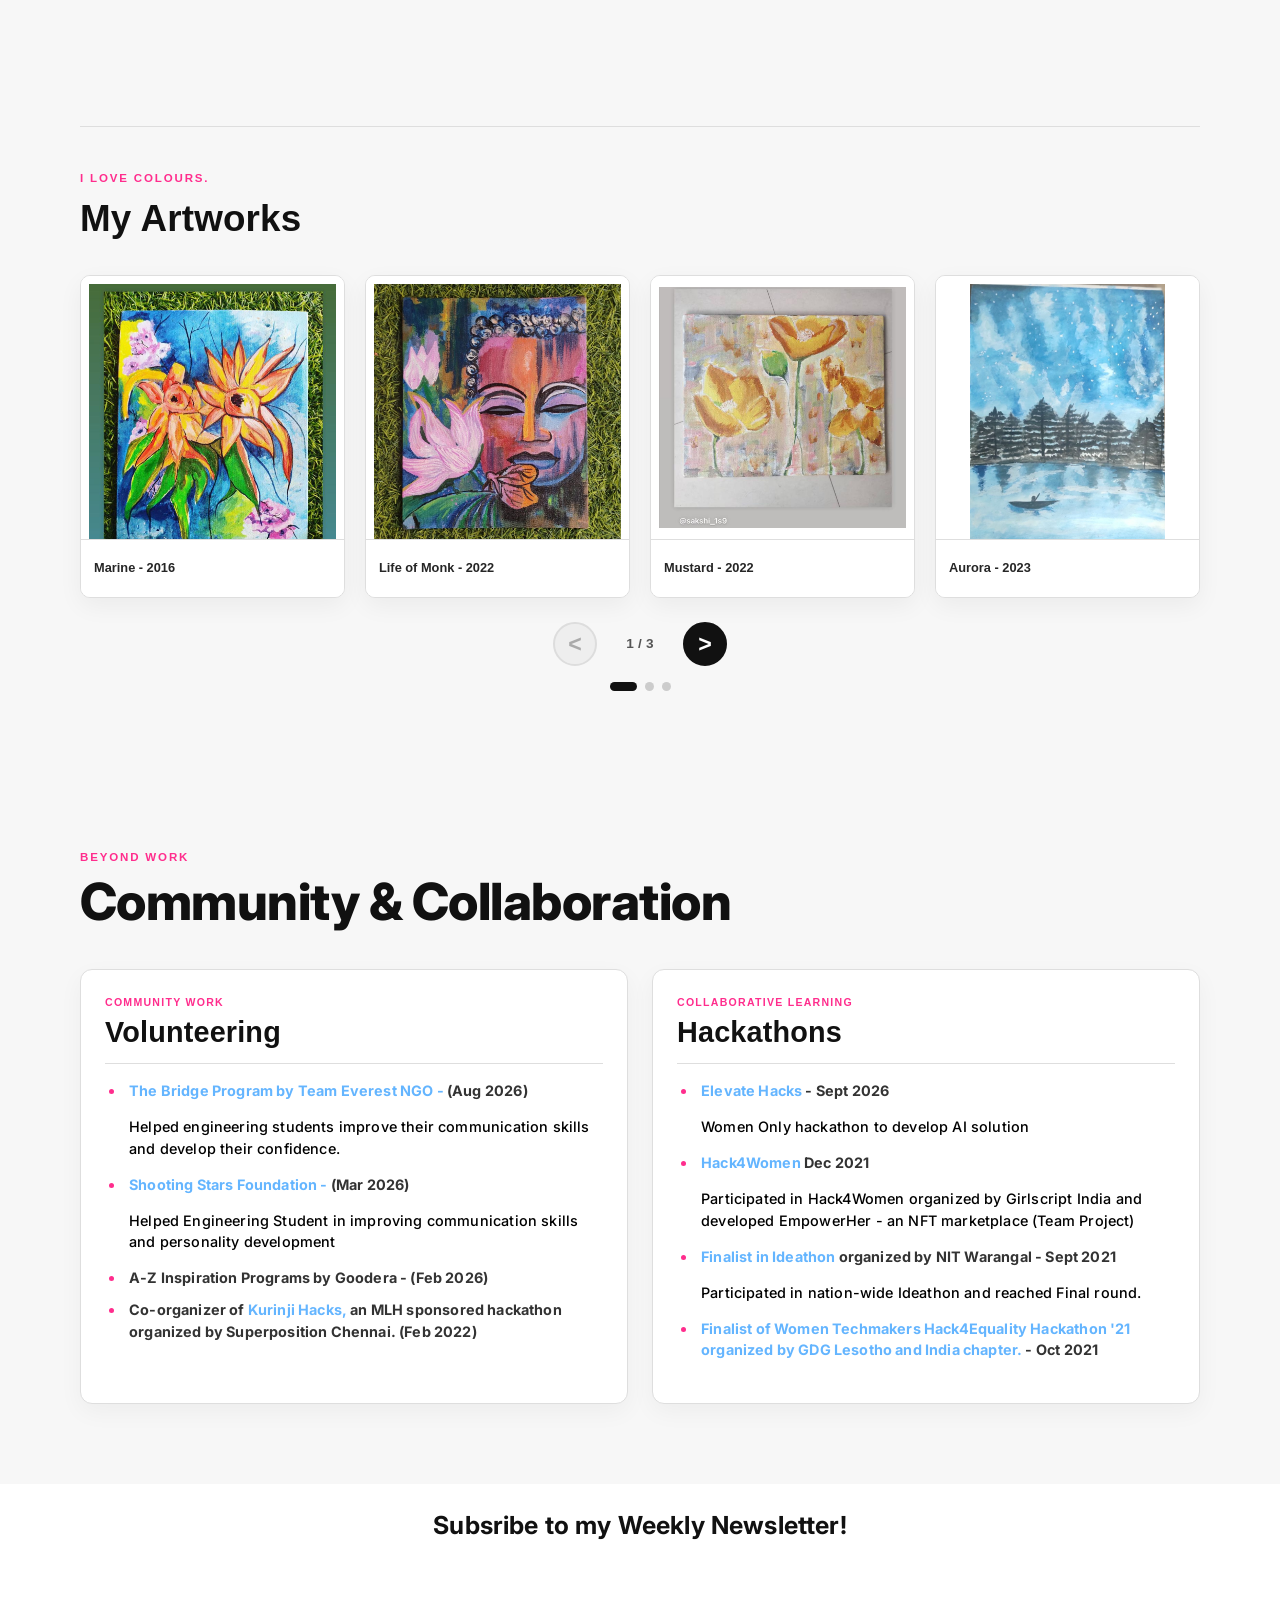
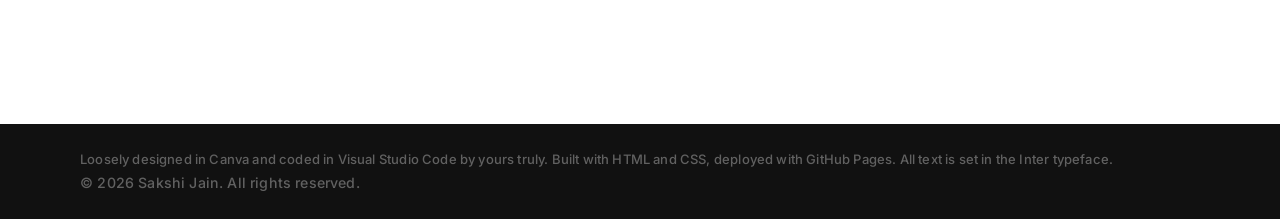
==== commit 6da90d17: "Updated Resume" ====
--- a/index.html
+++ b/index.html
@@ -60,7 +60,7 @@
             <div class="actions">
               <a
                 class="button"
-                href="https://drive.google.com/file/d/1vvUhcULYaHsVXOpVQArA9et4Au9R8H-9/view?usp=sharing"
+                href="https://drive.google.com/file/d/1d6uVRJhX1iOx9l3JA392bmILLEmLTCL3/view?usp=sharing"
                 >Download Resume</a
               >
               <a class="button secondary" href="#experience">View My Work →</a>
@@ -74,10 +74,10 @@
            
           </div>
           <div class="sakshi-triangles">
-            <img
-              src="https://drive.google.com/file/d/1ieRYA5umSM2UWWr-sQ1U4z_cCLXH5X6D/view?usp=drive_link"
-              alt="Decorative triangle artwork representing Sakshi"
-            />
+           <img
+  src="./assets/main1.png"
+  alt="Decorative triangle artwork representing Sakshi"
+>
           </div>
           
         </div>
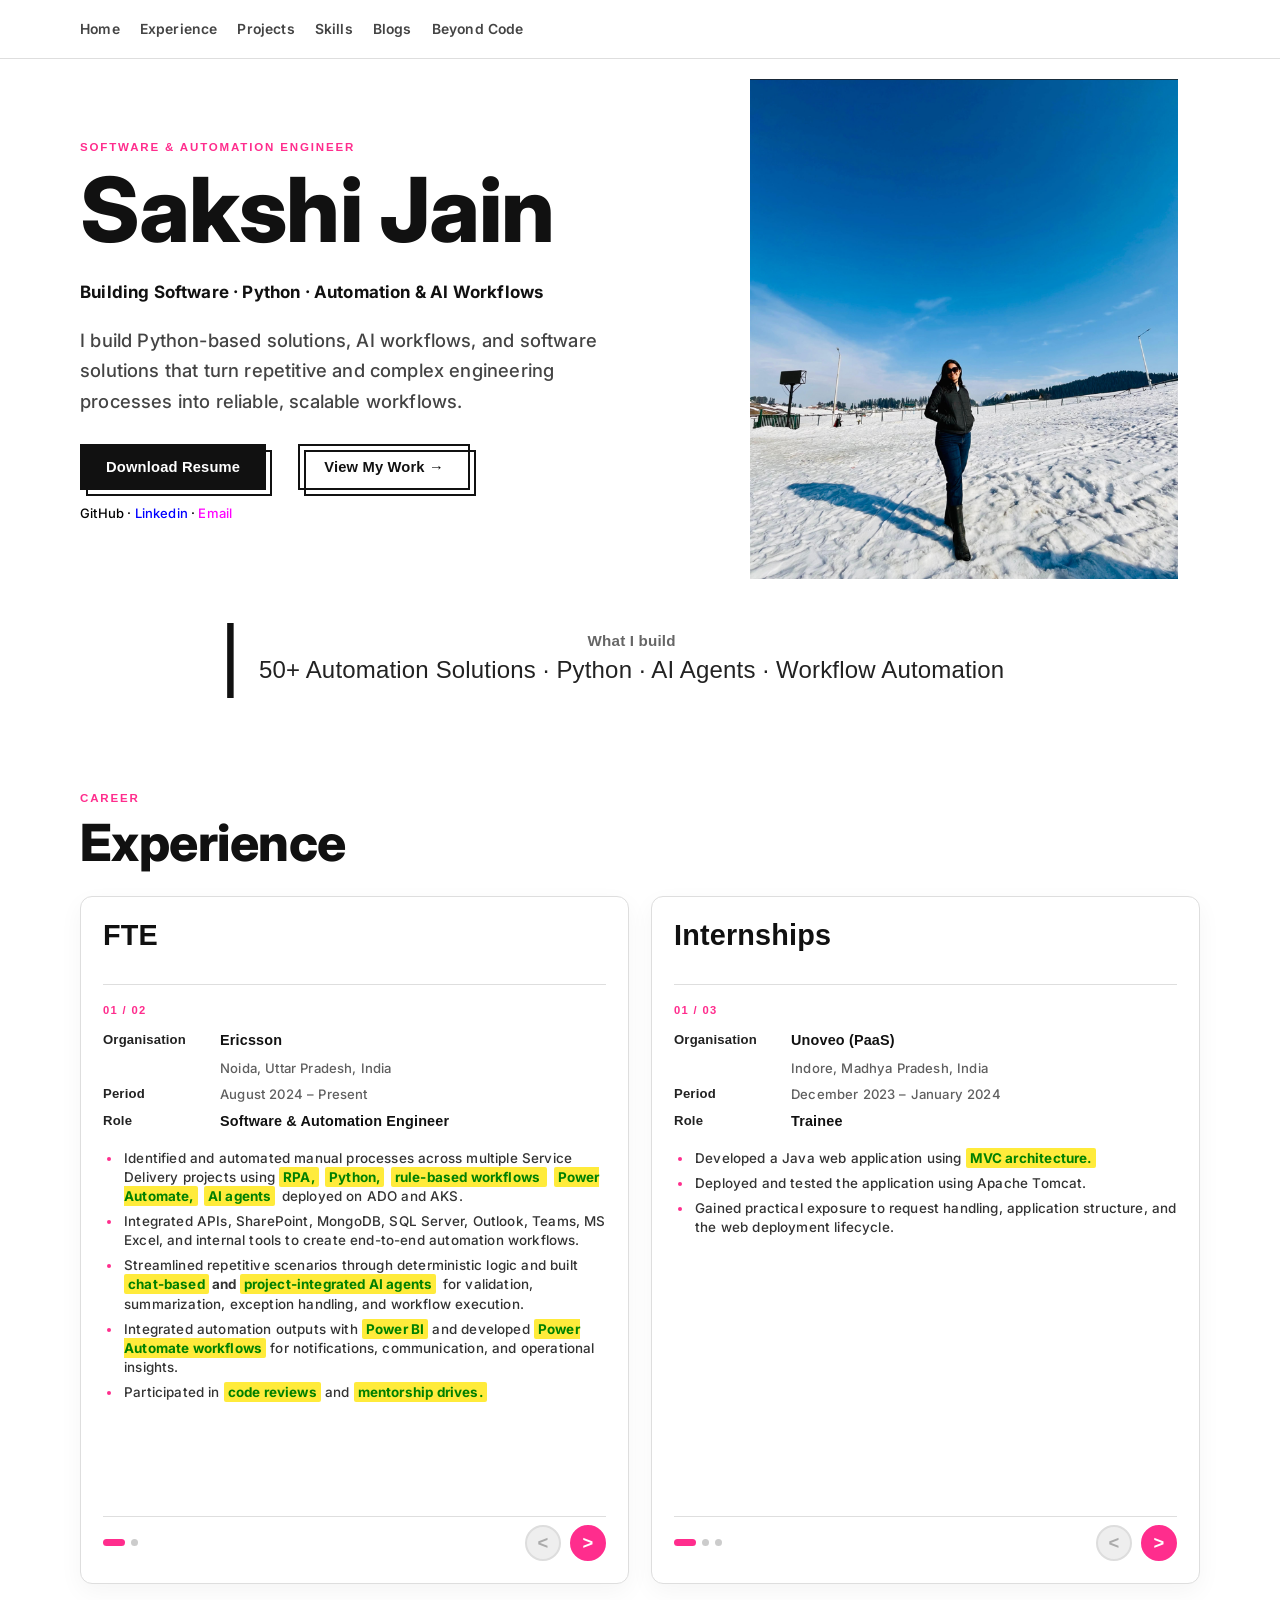
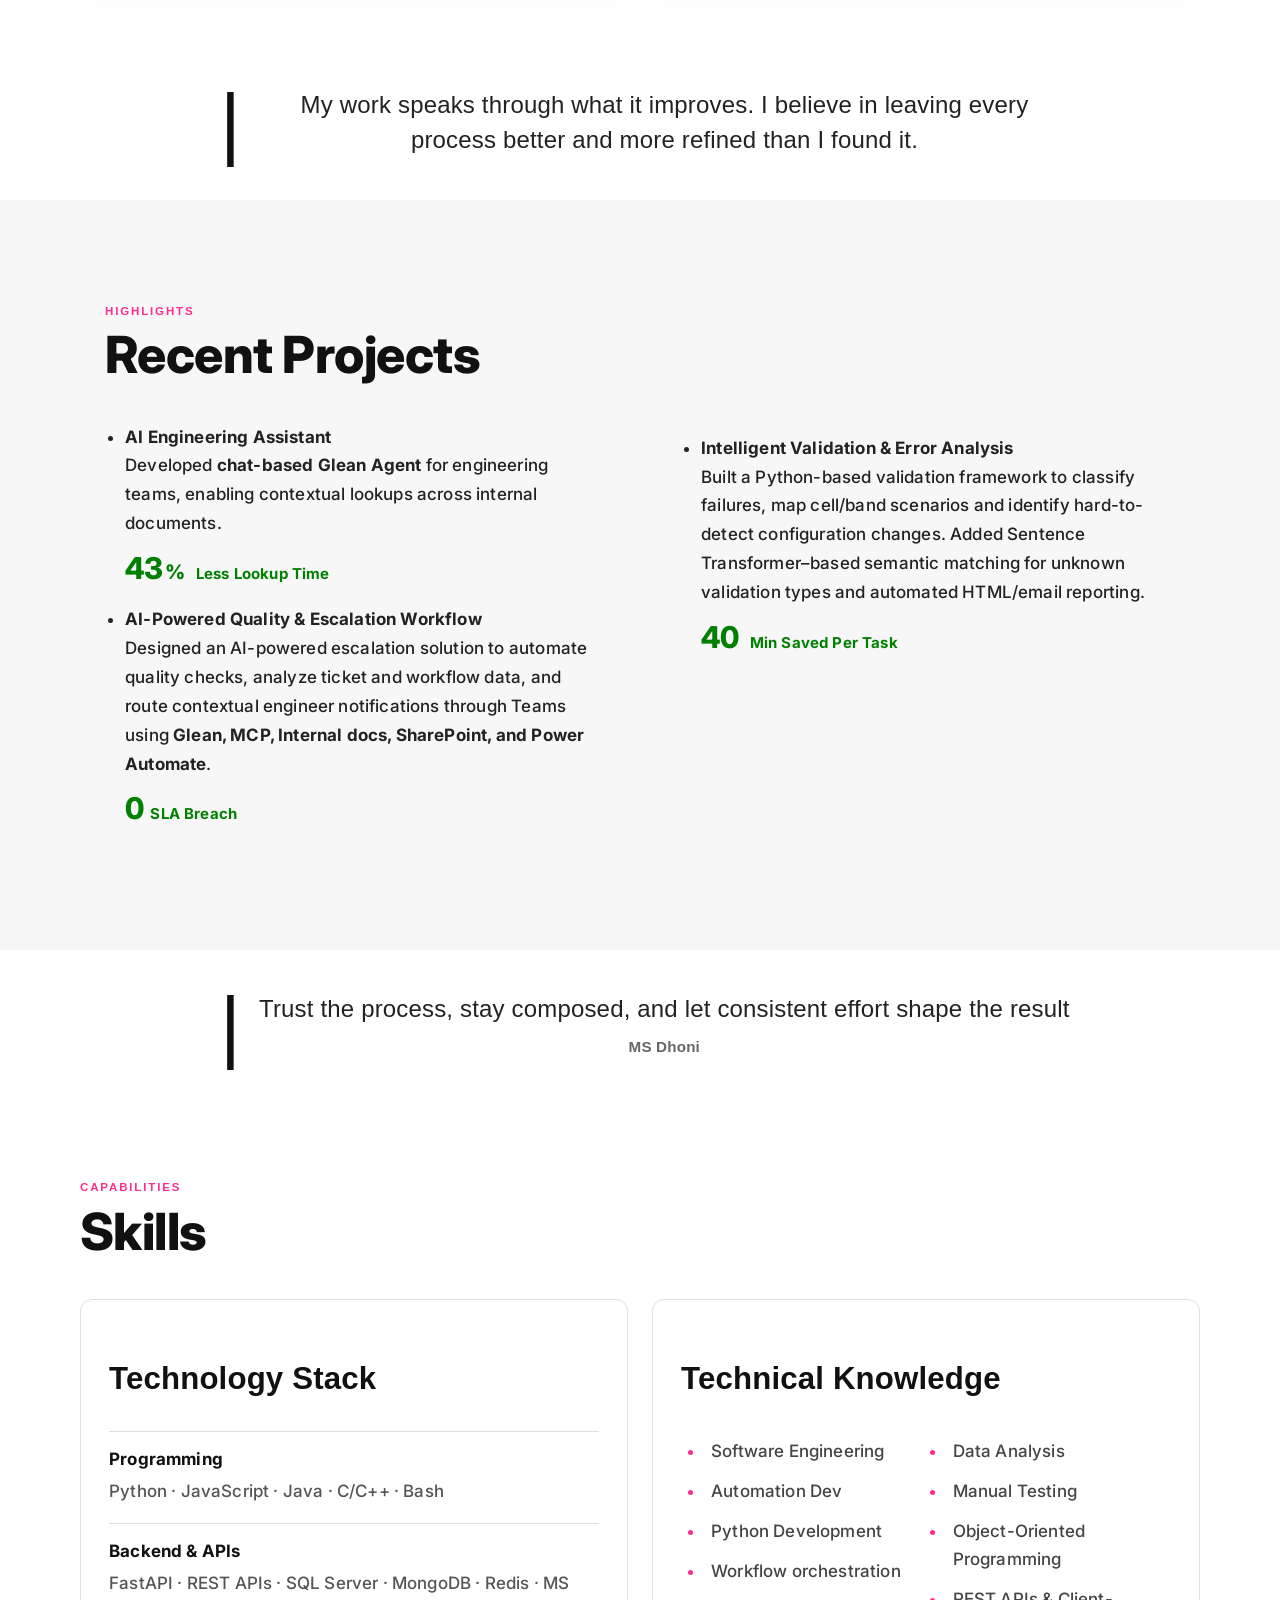
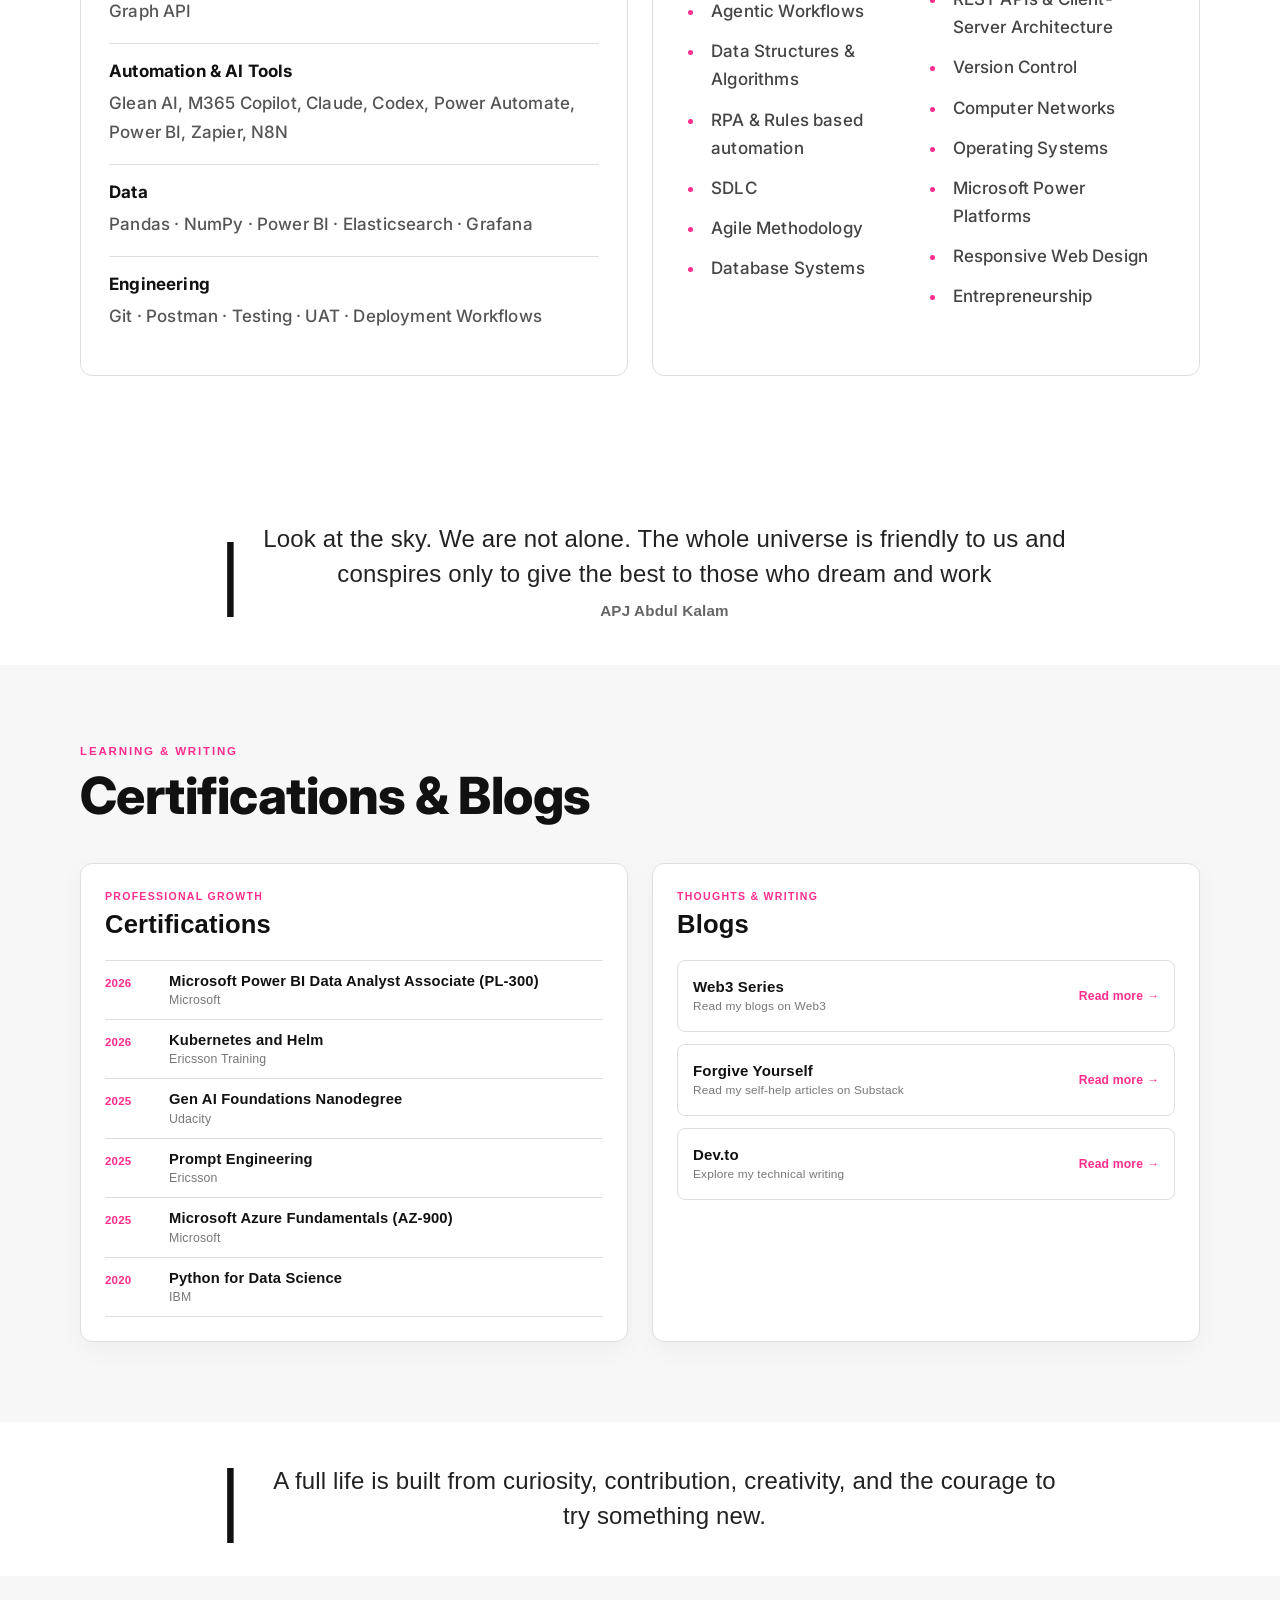
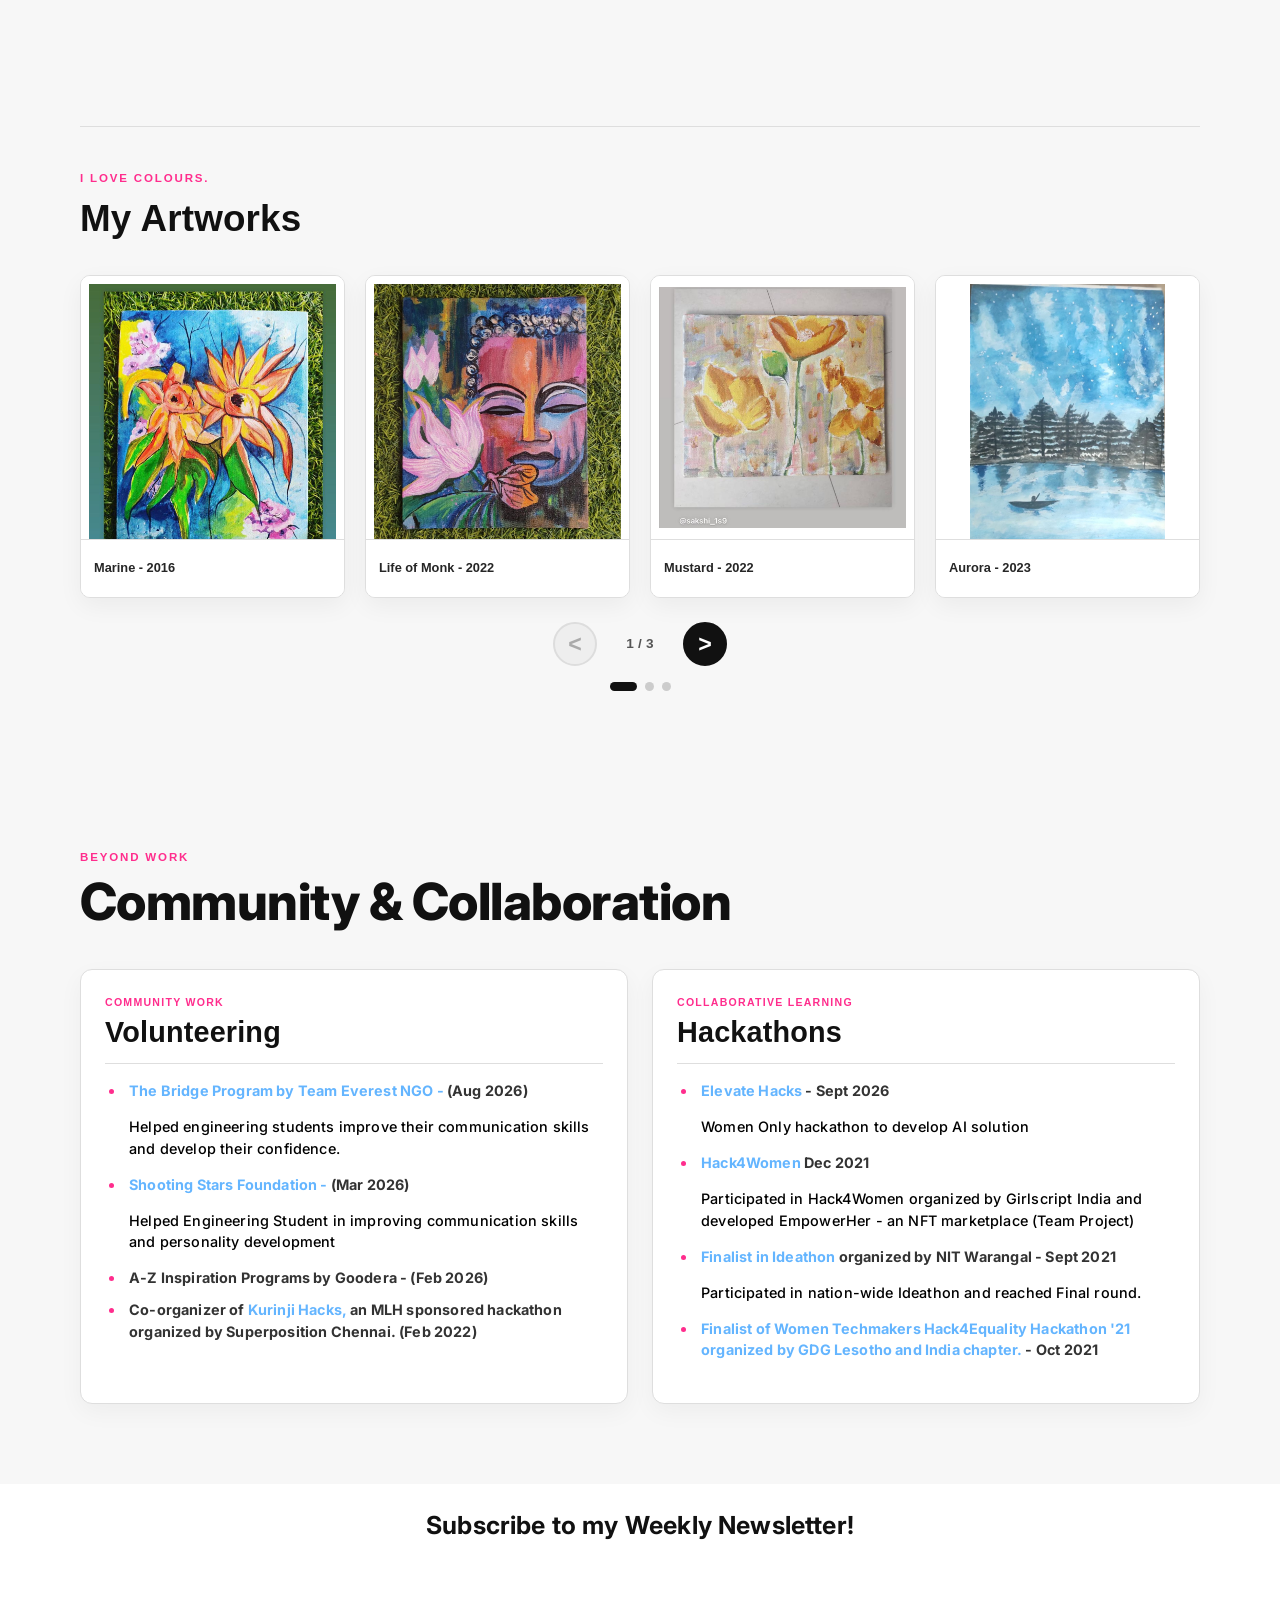
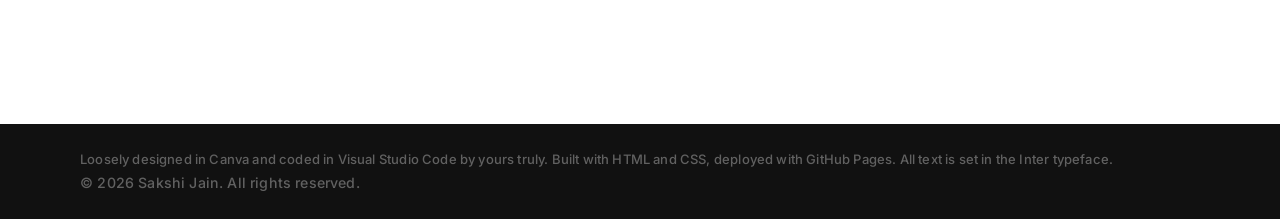
==== commit 9b48f4b4: "Spelling Corrections" ====
--- a/index.html
+++ b/index.html
@@ -1439,7 +1439,7 @@
       </section>
 
         <center>
-          <h3>Subsribe to my Weekly Newsletter!</h3>
+          <h3>Subscribe to my Weekly Newsletter!</h3>
           <iframe
             src="https://sakshitxt.substack.com/embed"
             title="Subscribe to sakshi.txt"
